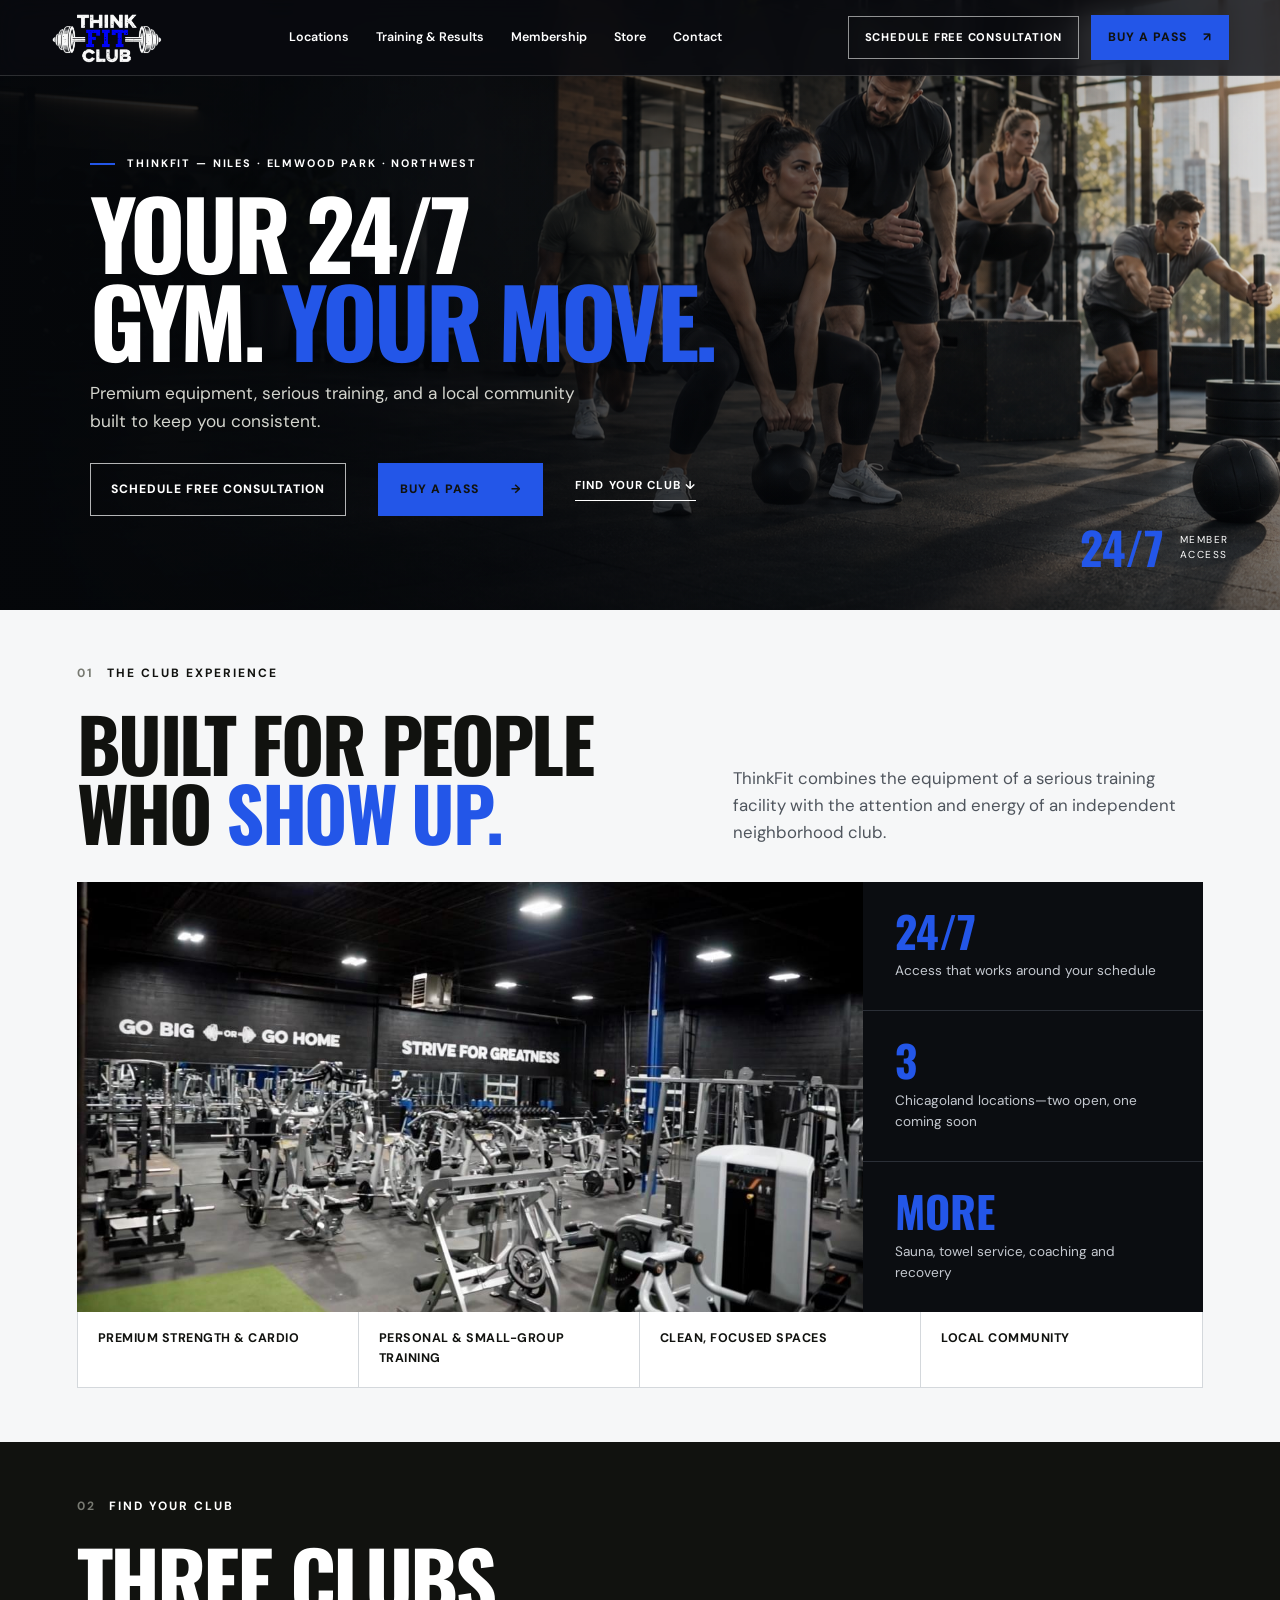
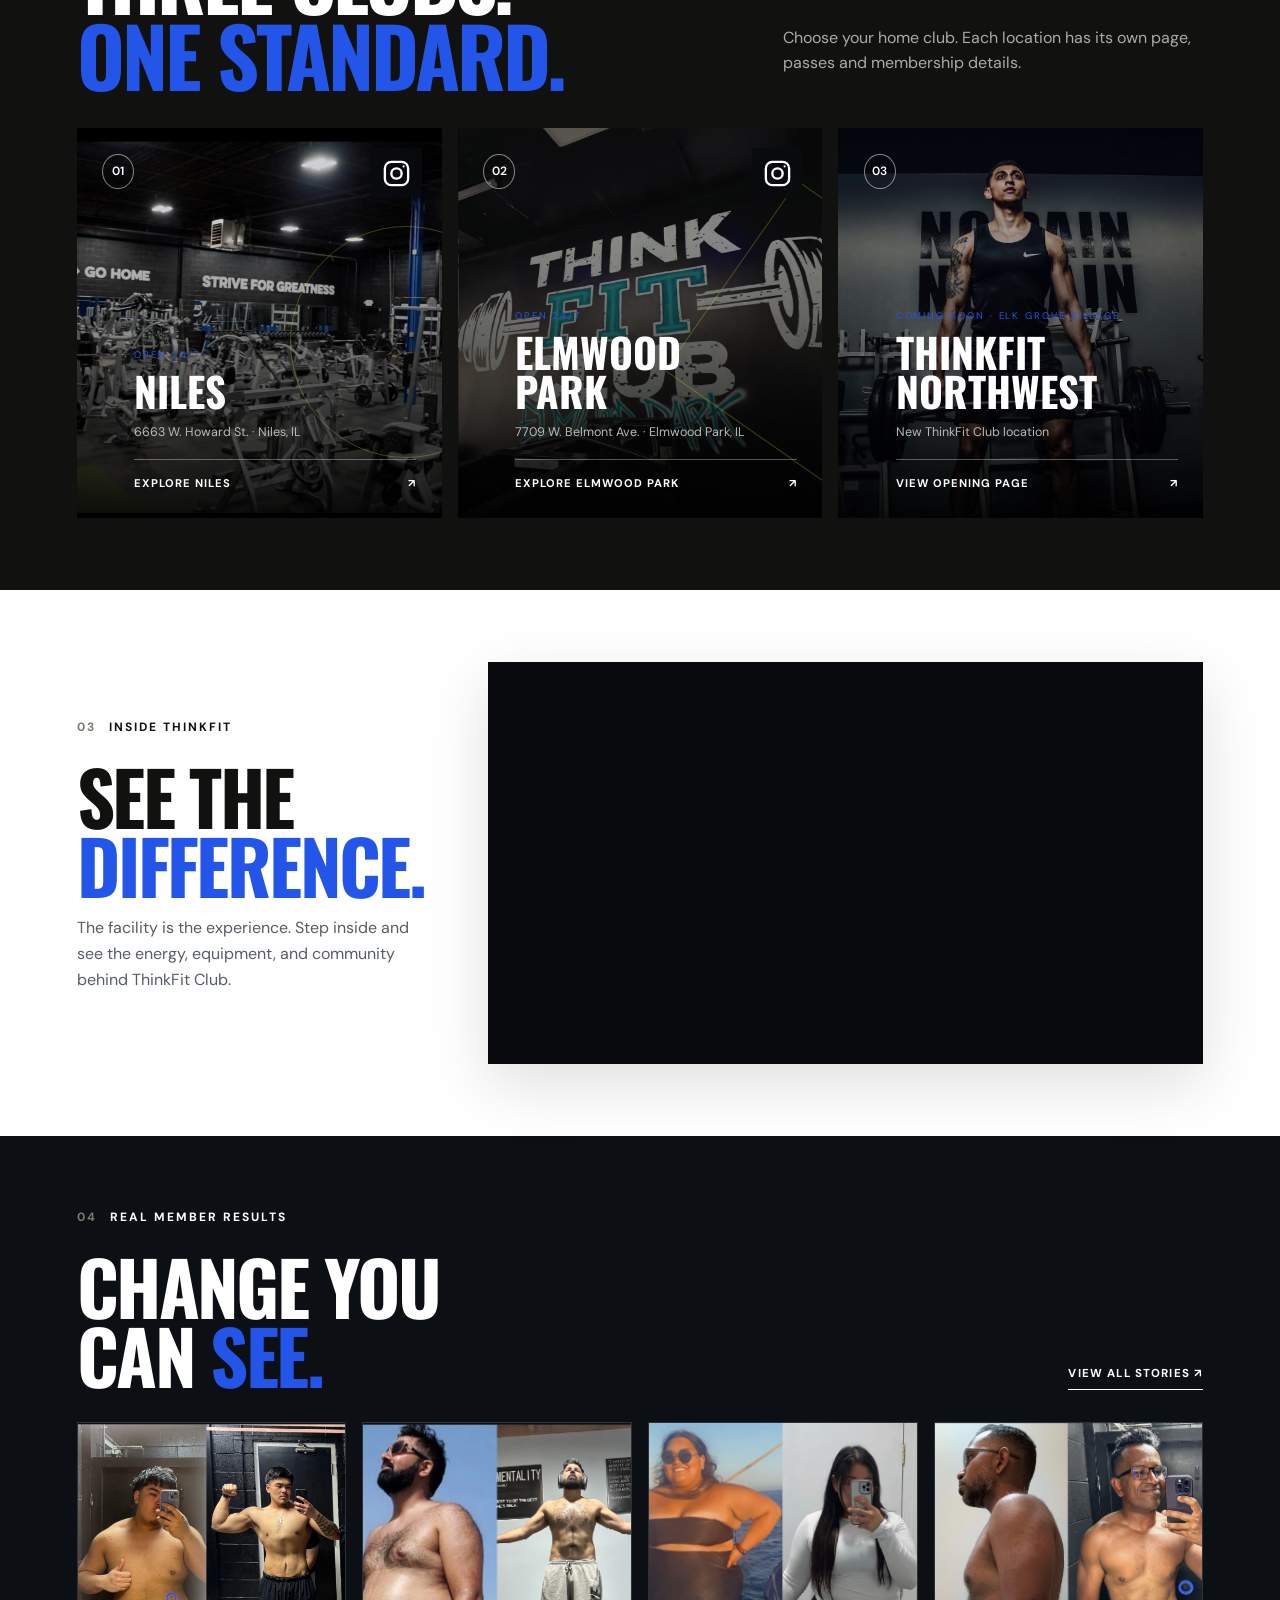
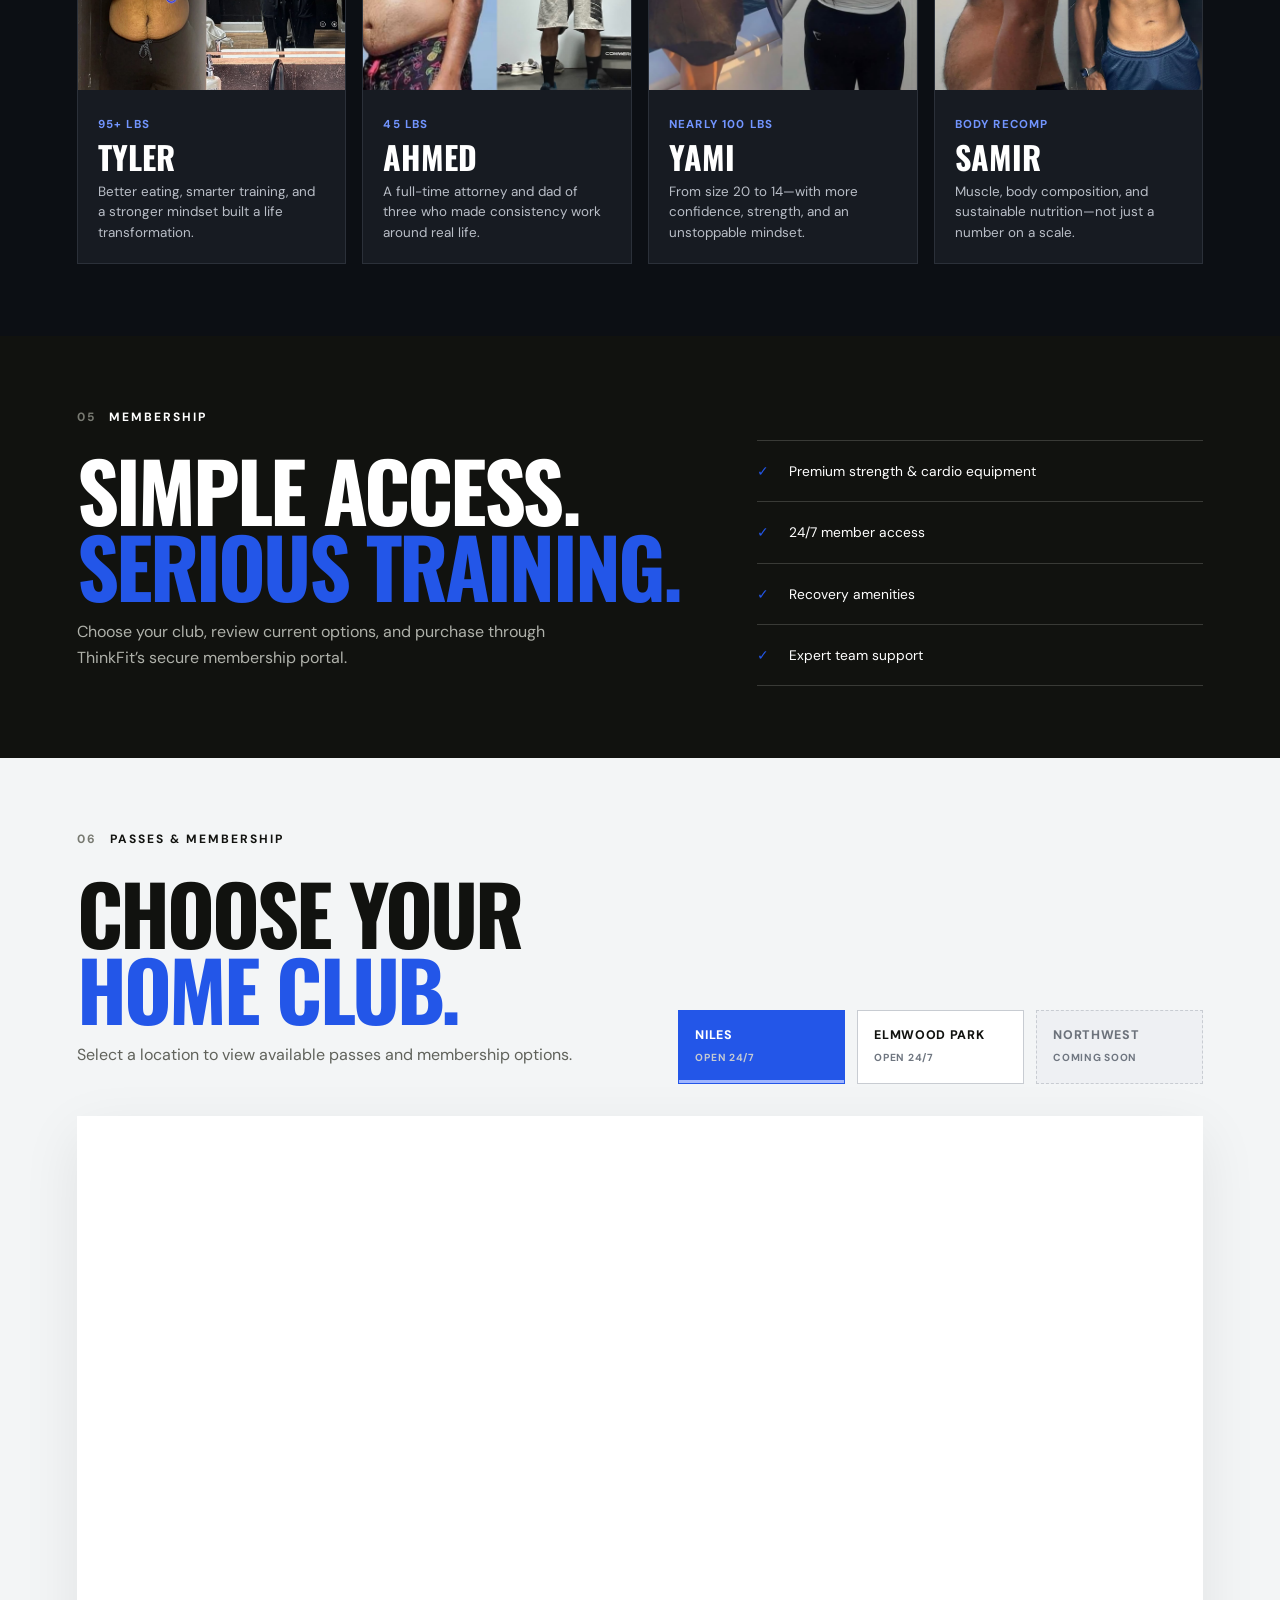
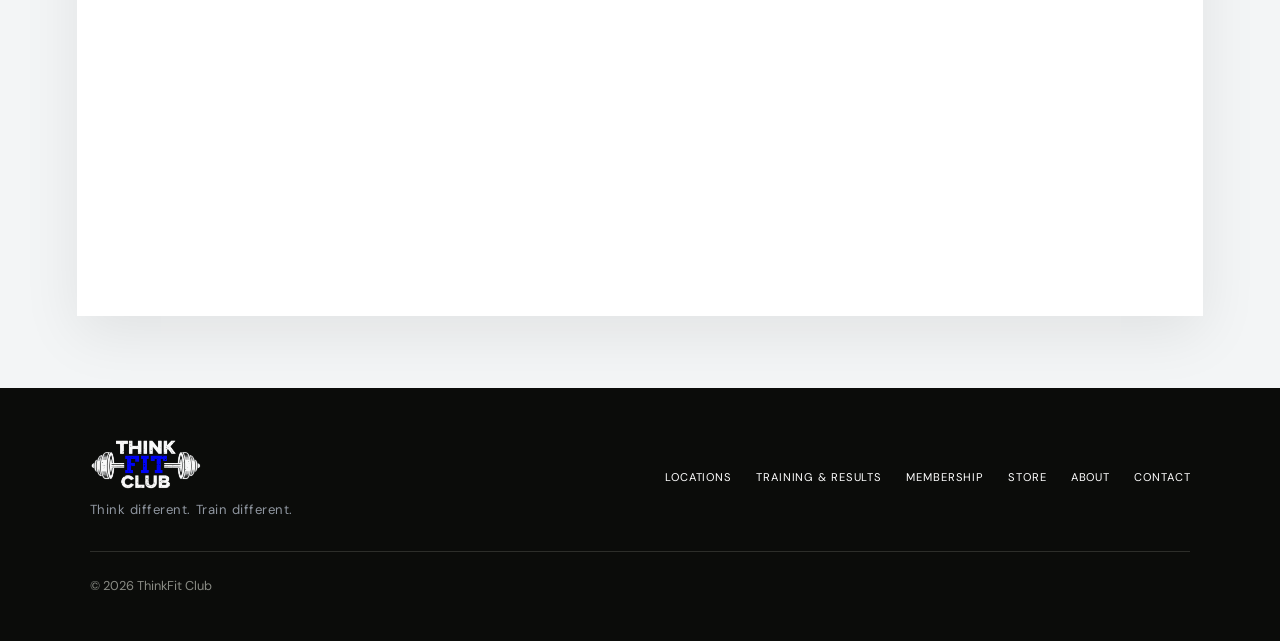
==== index.html @ e5d64a08 "Link consultation calls to action directly to form section" ====
<!doctype html>
<html lang="en">
<head>
  <meta charset="utf-8"><meta name="viewport" content="width=device-width,initial-scale=1">
  <title>24/7 Gym in Niles &amp; Elmwood Park, IL | ThinkFit Club</title>
  <meta name="description" content="Train 24/7 at ThinkFit Club in Niles or Elmwood Park. Premium equipment, personal training, recovery amenities and flexible memberships.">
  <meta name="theme-color" content="#090b0f"><link rel="canonical" href="https://www.thinkfitclub.com/"><link rel="icon" type="image/png" href="assets/logos/current-site/logo-candidate.png">
  <meta property="og:type" content="website"><meta property="og:title" content="ThinkFit Club | Think Different. Train Different."><meta property="og:description" content="A premium independent 24/7 gym experience in Niles and Elmwood Park, Illinois."><meta property="og:url" content="https://www.thinkfitclub.com/"><meta property="og:image" content="https://www.thinkfitclub.com/assets/hero/thinkfit-club-hero.png">
  <meta name="twitter:card" content="summary_large_image"><meta name="twitter:title" content="ThinkFit Club"><meta name="twitter:description" content="Premium equipment. 24/7 access. Real coaching and community."><meta name="twitter:image" content="https://www.thinkfitclub.com/assets/hero/thinkfit-club-hero.png">
  <script type="application/ld+json">{"@context":"https://schema.org","@type":"Organization","name":"ThinkFit Club","url":"https://www.thinkfitclub.com/","logo":"https://www.thinkfitclub.com/assets/logos/current-site/logo-candidate.png","telephone":"+1-773-807-3505","email":"Teamzeefitness1@gmail.com","subOrganization":[{"@type":"HealthClub","name":"ThinkFit Club Niles","sameAs":["https://www.instagram.com/thinkfitclub_niles/"],"url":"https://www.thinkfitclub.com/locations/niles/"},{"@type":"HealthClub","name":"ThinkFit Club Elmwood Park","sameAs":["https://www.instagram.com/thinkfitclub_elmwood/"],"url":"https://www.thinkfitclub.com/locations/elmwood-park/"}]}</script>
  <link rel="preconnect" href="https://fonts.googleapis.com"><link rel="preconnect" href="https://fonts.gstatic.com" crossorigin><link href="https://fonts.googleapis.com/css2?family=DM+Sans:wght@400;500;600;700&family=Oswald:wght@500;600;700&display=swap" rel="stylesheet"><link rel="stylesheet" href="css/styles.css"><link rel="stylesheet" href="css/responsive.css"><script src="js/main.js" defer></script><script src="js/mobile-actions.js" defer></script>
<link rel="stylesheet" href="css/social-links.css"><script src="js/social-links.js" defer></script>
</head>
<body class="home-v2">
  <a class="skip-link" href="#main">Skip to content</a>
  <header class="site-header" id="top"><a class="brand brand-logo" href="./" aria-label="ThinkFit Club home"><img src="assets/logos/thinkfit-logo-reversed-v1.png" alt="ThinkFit Club" width="1752" height="887"></a><nav class="desktop-nav" aria-label="Main navigation"><a href="locations/">Locations</a><a href="personal-training/">Training &amp; Results</a><a href="locations/#passes">Membership</a><a href="store/">Store</a><a href="contact/">Contact</a></nav><div class="header-actions"><a class="header-consult" href="contact/#consultation">Schedule Free Consultation</a><a class="button button-small header-cta" href="#join">Buy a pass <span aria-hidden="true">↗</span></a></div><button class="menu-toggle" aria-label="Open menu" aria-expanded="false"><span></span><span></span></button></header>
  <div class="mobile-menu" aria-hidden="true"><nav aria-label="Mobile navigation"><a href="locations/">Locations</a><a href="personal-training/">Training &amp; Results</a><a href="locations/#passes">Membership</a><a href="store/">Store</a><a href="contact/">Contact</a></nav><a class="button" href="#join">Buy a pass</a></div>
  <main id="main">
    <section class="hero"><img class="hero-image" src="assets/hero/thinkfit-club-hero.png" alt="Members training with a coach inside ThinkFit Club"><div class="hero-overlay"></div><div class="hero-content"><p class="eyebrow"><span></span> THINKFIT — NILES · ELMWOOD PARK · NORTHWEST</p><h1>YOUR 24/7<br>GYM. <em>YOUR MOVE.</em></h1><p class="hero-copy">Premium equipment, serious training, and a local community built to keep you consistent.</p><div class="hero-actions"><a class="button hero-consult" href="contact/#consultation">Schedule Free Consultation</a><a class="button" href="#join">Buy a pass <span aria-hidden="true">→</span></a><a class="text-link" href="#locations">Find your club <span aria-hidden="true">↓</span></a></div></div><div class="hero-stat"><strong>24/7</strong><span>MEMBER<br>ACCESS</span></div></section>
    <section class="club-value section-pad" id="experience"><div class="value-heading"><div><div class="section-label"><span>01</span> THE CLUB EXPERIENCE</div><h2>BUILT FOR PEOPLE<br>WHO <em>SHOW UP.</em></h2></div><p>ThinkFit combines the equipment of a serious training facility with the attention and energy of an independent neighborhood club.</p></div><div class="value-visual"><img src="assets/locations/current-site/gym-03.jpeg" alt="Premium strength equipment at ThinkFit Club"><div class="value-points"><article><strong>24/7</strong><span>Access that works around your schedule</span></article><article><strong>3</strong><span>Chicagoland locations—two open, one coming soon</span></article><article><strong>MORE</strong><span>Sauna, towel service, coaching and recovery</span></article></div></div><div class="benefit-row"><span>Premium strength &amp; cardio</span><span>Personal &amp; small-group training</span><span>Clean, focused spaces</span><span>Local community</span></div></section>
    <section class="locations section-pad" id="locations"><div class="section-heading"><div><div class="section-label light"><span>02</span> FIND YOUR CLUB</div><h2>THREE CLUBS.<br><em>ONE STANDARD.</em></h2></div><p>Choose your home club. Each location has its own page, passes and membership details.</p></div><div class="location-grid"><a class="location-card niles" href="locations/niles/"><span class="club-number">01</span><div><p>OPEN 24/7</p><h3>NILES</h3><span>6663 W. Howard St. · Niles, IL</span><b>Explore Niles <i>↗</i></b></div></a><a class="location-card elmwood" href="locations/elmwood-park/"><span class="club-number">02</span><div><p>OPEN 24/7</p><h3>ELMWOOD<br>PARK</h3><span>7709 W. Belmont Ave. · Elmwood Park, IL</span><b>Explore Elmwood Park <i>↗</i></b></div></a><a class="location-card northwest upcoming" href="locations/elk-grove-village/"><span class="club-number">03</span><div><p>COMING SOON · ELK GROVE VILLAGE</p><h3>THINKFIT<br>NORTHWEST</h3><span>New ThinkFit Club location</span><b>View opening page <i>↗</i></b></div></a></div></section>
    <section class="club-film section-pad"><div class="film-copy"><div class="section-label"><span>03</span> INSIDE THINKFIT</div><h2>SEE THE<br><em>DIFFERENCE.</em></h2><p>The facility is the experience. Step inside and see the energy, equipment, and community behind ThinkFit Club.</p></div><div class="video-shell"><iframe src="https://www.youtube-nocookie.com/embed/oqUgqv28ZaQ" title="Inside ThinkFit Club" loading="lazy" allow="accelerometer; autoplay; clipboard-write; encrypted-media; gyroscope; picture-in-picture; web-share" allowfullscreen></iframe></div></section>
    <section class="stories section-pad" id="stories"><div class="story-heading"><div><div class="section-label light"><span>04</span> REAL MEMBER RESULTS</div><h2>CHANGE YOU<br>CAN <em>SEE.</em></h2></div><a class="text-link" href="results/">View all stories ↗</a></div><div class="story-grid"><article class="story-card"><div class="story-photo"><img src="assets/testimonials/tyler.jpg" alt="Tyler before and after his 95-pound transformation" loading="lazy"></div><div><strong>95+ LBS</strong><h3>TYLER</h3><p>Better eating, smarter training, and a stronger mindset built a life transformation.</p></div></article><article class="story-card"><div class="story-photo"><img src="assets/testimonials/ahmed.jpg" alt="Ahmed before and after his 45-pound transformation" loading="lazy"></div><div><strong>45 LBS</strong><h3>AHMED</h3><p>A full-time attorney and dad of three who made consistency work around real life.</p></div></article><article class="story-card"><div class="story-photo"><img src="assets/testimonials/yami.jpg" alt="Yami before and after her nearly 100-pound transformation" loading="lazy"></div><div><strong>NEARLY 100 LBS</strong><h3>YAMI</h3><p>From size 20 to 14—with more confidence, strength, and an unstoppable mindset.</p></div></article><article class="story-card"><div class="story-photo"><img src="assets/testimonials/samir.jpg" alt="Samir before and after his body recomposition" loading="lazy"></div><div><strong>BODY RECOMP</strong><h3>SAMIR</h3><p>Muscle, body composition, and sustainable nutrition—not just a number on a scale.</p></div></article></div></section>
    <section class="membership section-pad" id="membership"><div><div class="section-label light"><span>05</span> MEMBERSHIP</div><h2>SIMPLE ACCESS.<br><em>SERIOUS TRAINING.</em></h2><p>Choose your club, review current options, and purchase through ThinkFit’s secure membership portal.</p></div><ul><li><span>✓</span> Premium strength &amp; cardio equipment</li><li><span>✓</span> 24/7 member access</li><li><span>✓</span> Recovery amenities</li><li><span>✓</span> Expert team support</li></ul></section>
    <section class="join section-pad" id="join"><div class="section-label"><span>06</span> PASSES &amp; MEMBERSHIP</div><div class="join-heading"><div><h2>CHOOSE YOUR<br><em>HOME CLUB.</em></h2><p>Select a location to view available passes and membership options.</p></div><div class="club-tabs" role="tablist" aria-label="Choose a club membership portal"><button class="club-tab active" type="button" role="tab" aria-selected="true" data-club="Niles" data-src="https://go.streamfit.com/embed/memberships/166-thinkfit-club-niles"><span>Niles</span><small>Open 24/7</small></button><button class="club-tab" type="button" role="tab" aria-selected="false" data-club="Elmwood Park" data-src="https://go.streamfit.com/embed/memberships/743-thinkfit-club-elmwood-park"><span>Elmwood Park</span><small>Open 24/7</small></button><span class="club-tab disabled" aria-disabled="true"><span>Northwest</span><small>Coming soon</small></span></div></div><div class="embed-shell"><iframe class="membership-frame" title="Niles passes and membership" width="100%" height="800" src="https://go.streamfit.com/embed/memberships/166-thinkfit-club-niles" frameborder="0"></iframe></div></section>
  </main>
<footer><a class="brand footer-brand brand-logo" href="#top"><img src="assets/logos/thinkfit-logo-reversed-v1.png" alt="ThinkFit Club" width="1752" height="887"></a><p>Think different. Train different.</p><nav class="footer-links" aria-label="Footer navigation"><a href="/locations/">Locations</a><a href="/personal-training/">Training &amp; Results</a><a href="/locations/#passes">Membership</a><a href="/store/">Store</a><a href="/about/">About</a><a href="/contact/">Contact</a></nav><p class="copyright">© <span id="year"></span> ThinkFit Club</p></footer>
</body>
</html>
---- css/styles.css ----
:root{--ink:#11120f;--soft:#f6f7f8;--white:#fff;--lime:#2356e8;--muted:#8e949b;--line:rgba(17,18,15,.15);--display:'Oswald',sans-serif;--body:'DM Sans',sans-serif}
*{box-sizing:border-box}
html{scroll-behavior:smooth}
body{margin:0;background:var(--soft);color:var(--ink);font-family:var(--body);font-size:16px;line-height:1.6}
body.menu-open{overflow:hidden}
a{color:inherit;text-decoration:none}
button,input,select{font:inherit}
.skip-link{position:fixed;top:-100px;left:1rem;background:var(--lime);padding:.75rem 1rem;z-index:100}
.skip-link:focus{top:1rem}
.site-header{height:84px;padding:0 4vw;display:flex;align-items:center;justify-content:space-between;background:var(--ink);color:white;position:absolute;z-index:20;width:100%;border-bottom:1px solid rgba(255,255,255,.15)}
.brand{display:grid;grid-template-columns:auto auto;gap:0 3px;line-height:.75;font-family:var(--display);font-size:1.48rem;letter-spacing:-.05em}
.brand b{color:var(--lime)}
.brand small{grid-column:1/3;font-family:var(--body);font-size:.42rem;letter-spacing:.46em;line-height:1.8}
.brand-logo{display:block;padding:0;line-height:1}
.brand-logo img{display:block;width:auto;height:62px;object-fit:contain}
.footer-brand.brand-logo img{height:66px}
.desktop-nav{display:flex;gap:2.2rem;font-size:.82rem;font-weight:600}
.desktop-nav a{transition:color .2s}
.desktop-nav a:hover{color:var(--lime)}
.button{background:var(--lime);color:var(--ink);padding:1rem 1.3rem;display:inline-flex;align-items:center;justify-content:space-between;gap:2rem;text-transform:uppercase;font-size:.76rem;font-weight:800;letter-spacing:.08em;border:1px solid var(--lime);cursor:pointer;transition:.2s}
.button:hover{background:white;border-color:white;transform:translateY(-2px)}
.button-small{padding:.75rem 1rem;gap:1rem}
.menu-toggle,.mobile-menu{display:none}
.hero{height:min(720px,calc(100vh - 24px));min-height:620px;max-height:720px;position:relative;color:white;display:flex;align-items:center;overflow:hidden}
.hero-image,.hero-overlay{position:absolute;inset:0;width:100%;height:100%;object-fit:cover}
.hero-overlay{background:linear-gradient(90deg,rgba(10,11,9,.95) 0%,rgba(10,11,9,.66) 43%,rgba(10,11,9,.08) 80%),linear-gradient(0deg,rgba(10,11,9,.45),transparent 45%)}
.hero-content{position:relative;z-index:2;margin-left:7vw;margin-top:44px;max-width:680px}
.eyebrow,.section-label{font-size:.68rem;letter-spacing:.17em;font-weight:700;text-transform:uppercase;display:flex;align-items:center;gap:.8rem}
.eyebrow span{width:25px;height:2px;background:var(--lime)}
@media(max-width:760px){.hero .eyebrow{font-size:clamp(.65rem,3vw,.8rem);line-height:1.5;letter-spacing:.04em;white-space:nowrap;gap:.55rem}.hero .eyebrow span{width:18px;flex-shrink:0}}
h1,h2,h3{font-family:var(--display);line-height:.93;margin:0;text-transform:uppercase}
h1{font-size:clamp(4.6rem,8vw,7.3rem);letter-spacing:-.045em;margin:.9rem 0}
em{font-style:normal;color:var(--lime)}
.hero-copy{font-size:1.08rem;max-width:510px;color:#d4d5ce}
.hero-actions{display:flex;align-items:center;gap:2rem;margin-top:1.7rem}
.hero-consult{background:transparent;color:#fff;border-color:rgba(255,255,255,.7);gap:1rem}
.hero-consult:hover{background:#fff;color:var(--ink);border-color:#fff}
.text-link,.arrow-link{text-transform:uppercase;font-weight:700;font-size:.72rem;letter-spacing:.1em;border-bottom:1px solid;padding-bottom:.3rem}
.hero-stat{position:absolute;right:4vw;bottom:2.5rem;z-index:2;display:flex;align-items:center;gap:1rem}
.hero-stat strong{font:700 4rem/1 var(--display);color:var(--lime)}
.hero-stat span{font-size:.63rem;line-height:1.4;letter-spacing:.15em}
.scroll-cue{position:absolute;bottom:3rem;left:7vw;z-index:2;font-size:.55rem;letter-spacing:.18em;writing-mode:vertical-rl;display:flex;align-items:center;gap:.7rem}
.scroll-cue i{height:55px;width:1px;background:rgba(255,255,255,.4)}
.section-pad{padding:6.25rem 7vw}
.section-label{margin-bottom:2.5rem}
.section-label span{color:#787a72}
.section-label.light{color:white}
.intro-grid{display:grid;grid-template-columns:1.25fr .75fr;gap:10vw;align-items:start}
.intro h2,.locations h2,.membership h2,.free-pass h2{font-size:clamp(3.2rem,6.4vw,6.2rem);letter-spacing:-.035em}
.intro h2 em,.free-pass h2 em{color:transparent;-webkit-text-stroke:1.5px var(--ink)}
.lead{font-size:1.45rem;line-height:1.35;font-weight:600;margin-top:0}
.intro-grid p:not(.lead){color:#62645d}
.arrow-link{display:inline-flex;gap:2rem;margin-top:1.4rem}
.feature-grid{display:grid;grid-template-columns:repeat(4,1fr);border-top:1px solid var(--line);margin-top:4.5rem}
.feature-grid article{padding:2rem 2rem 1rem 0;border-right:1px solid var(--line);position:relative}
.feature-grid article+article{padding-left:2rem}
.feature-grid article:last-child{border:0}
.feature-grid article>b{font-size:.6rem;color:#93958d}
.feature-icon{font-size:2.8rem;margin:2.5rem 0 1.6rem}
.feature-grid h3{font-size:1.5rem}
.feature-grid p{font-size:.85rem;color:#6a6c64}
.locations{background:var(--ink);color:white}
.section-heading{display:flex;justify-content:space-between;align-items:end;margin-bottom:4rem}
.section-heading>p{max-width:420px;color:#aaaca4}
.location-grid{display:grid;grid-template-columns:repeat(3,1fr);gap:1rem}
.location-card{height:460px;position:relative;overflow:hidden;padding:2rem;display:flex;justify-content:space-between;align-items:end;background-size:cover;background-position:center}
.location-card:before{content:"";position:absolute;inset:0;background:linear-gradient(0deg,rgba(0,0,0,.93),rgba(0,0,0,.05) 70%),linear-gradient(135deg,#30342d,#111 70%);transition:.35s}
.location-card:hover:before{opacity:.82}
.location-card>*{position:relative}
.club-number{align-self:start;font:600 .75rem var(--body);border:1px solid rgba(255,255,255,.5);width:35px;height:35px;border-radius:50%;display:grid;place-items:center}
.location-card p{color:var(--lime);font-size:.6rem;letter-spacing:.2em}
.location-card h3{font-size:clamp(2.3rem,3.5vw,4rem);margin:.5rem 0}
.location-card div>span{font-size:.78rem;color:#b8bab2}
.location-card a{margin-top:1.5rem;border-top:1px solid rgba(255,255,255,.25);padding-top:1rem;display:flex;justify-content:space-between;text-transform:uppercase;font-size:.65rem;letter-spacing:.12em}
.niles:after,.elmwood:after,.elk:after{content:"";position:absolute;width:230px;height:230px;border:1px solid rgba(201,255,54,.25);border-radius:50%;top:25%;right:-80px}
.elmwood:after{border-radius:0;transform:rotate(35deg);right:-120px}
.elk:after{width:170px;height:300px;border-radius:0;transform:skew(-20deg)}
.stories{background:#edf1f3}
.testimonial-shell{max-width:1000px;margin:auto;position:relative;padding:0 6rem;text-align:center}
.quote-mark{font:700 8rem/1 Georgia;color:var(--lime);text-shadow:1px 1px 0 var(--ink),-1px -1px 0 var(--ink)}
.testimonial-stage blockquote{font:500 clamp(1.8rem,3.3vw,3.2rem)/1.25 var(--display);margin:0}
.testimonial-stage cite{display:block;font-style:normal;font-size:.72rem;text-transform:uppercase;letter-spacing:.15em;margin-top:2rem}
.testimonial-stage cite span{display:block;color:#6f716a;font-size:.62rem;margin-top:.3rem}
.testimonial-controls{display:flex;justify-content:center;align-items:center;gap:1.5rem;margin-top:3rem}
.testimonial-controls button{width:42px;height:42px;border:1px solid var(--ink);border-radius:50%;background:transparent;cursor:pointer}
.testimonial-controls button:hover{background:var(--lime)}
.review-count{font-size:.65rem;letter-spacing:.15em}
.membership{background:var(--ink);color:white;display:grid;grid-template-columns:1.15fr .85fr;gap:10vw;align-items:end}
.membership>div>p{max-width:520px;color:#afb1aa}
.membership ul{list-style:none;margin:0;padding:0;border-top:1px solid #393a36}
.membership li{padding:1.2rem 0;border-bottom:1px solid #393a36;font-size:.86rem}
.membership li span{color:var(--lime);margin-right:1rem}
.free-pass{display:grid;grid-template-columns:1fr 1fr;gap:12vw;align-items:center}
.free-pass h2{margin-bottom:2rem}
.pass-copy>p{max-width:480px;color:#60625b}
.pass-form{background:white;padding:2.5rem;box-shadow:0 22px 80px rgba(0,0,0,.1)}
.pass-form label{display:block;font-size:.62rem;text-transform:uppercase;letter-spacing:.12em;font-weight:700;margin-bottom:1.3rem}
.pass-form input,.pass-form select{display:block;border:0;border-bottom:1px solid #bdbeb8;width:100%;padding:.7rem 0;background:transparent;border-radius:0;outline:none;text-transform:none;letter-spacing:0;font-size:.95rem}
.pass-form input:focus,.pass-form select:focus{border-color:var(--ink)}
.pass-form .button{width:100%;margin-top:1rem}
.form-note,.form-message{font-size:.62rem;color:#777;text-align:center}
.form-message{color:#3b6900;font-weight:700}
footer{background:#0b0c0a;color:white;padding:4rem 7vw 2rem;display:grid;grid-template-columns:auto 1fr auto;gap:4rem;align-items:center}
.footer-brand{font-size:2rem}
footer>p{font-size:.8rem;color:#898b84}
.footer-links{display:flex;gap:2rem;font-size:.7rem;text-transform:uppercase;letter-spacing:.08em}
.copyright{grid-column:1/4;border-top:1px solid #2d2e2a;padding-top:1.5rem;margin-top:2rem}
.location-card.upcoming:before{background:linear-gradient(0deg,rgba(0,0,0,.96),rgba(0,0,0,.45)),linear-gradient(135deg,#252822,#0e0f0d)}
.location-card.niles{background-image:url('../assets/locations/current-site/gym-04.jpeg')}
.location-card.elmwood{background-image:url('../assets/locations/elmwood-park/elmwood-park-club.jpeg')}
.coming-soon-label{display:block!important;margin-top:1.5rem;padding-top:1rem;border-top:1px solid rgba(255,255,255,.25);color:white!important;text-transform:uppercase;letter-spacing:.1em}
.join{background:#f3f5f6}
.join-heading{display:grid;grid-template-columns:1fr 1fr;gap:6vw;align-items:end;margin-bottom:3rem}
.join h2{font-size:clamp(3.2rem,6.4vw,6.2rem);letter-spacing:-.035em}
.join-heading p{max-width:520px;color:#60625b}
.club-tabs{display:flex;flex-wrap:wrap;gap:.6rem}
.club-tab{border:1px solid var(--ink);background:transparent;color:var(--ink);padding:.85rem 1rem;font-size:.7rem;font-weight:800;text-transform:uppercase;letter-spacing:.06em;cursor:pointer}
.club-tab.active{background:var(--ink);color:white}
.club-tab.disabled{opacity:.55;cursor:not-allowed}
.embed-shell{background:white;min-height:800px;box-shadow:0 18px 55px rgba(0,0,0,.08);overflow:hidden}
.membership-frame{display:block;border:0}
.mobile-action-bar{display:none}
@media(max-width:900px){.join-heading{grid-template-columns:1fr;gap:2rem}.embed-shell{min-height:720px}.membership-frame{height:720px}}
@media(max-width:700px){body{padding-bottom:calc(72px + env(safe-area-inset-bottom))}.join h2{font-size:14vw}.club-tabs{display:grid}.club-tab{text-align:center}.embed-shell{margin-left:-6vw;margin-right:-6vw;min-height:680px}.membership-frame{height:680px}.mobile-action-bar{position:fixed;z-index:100;left:0;right:0;bottom:0;min-height:72px;display:grid;grid-template-columns:repeat(3,1fr);background:#fff;color:var(--ink);border-top:1px solid rgba(17,18,15,.16);box-shadow:0 -10px 28px rgba(0,0,0,.14);padding-bottom:env(safe-area-inset-bottom)}.mobile-action-bar a{min-height:72px;display:flex;flex-direction:column;align-items:center;justify-content:center;gap:.2rem;border-right:1px solid rgba(17,18,15,.12);font-size:.7rem;font-weight:800;letter-spacing:.08em;text-transform:uppercase}.mobile-action-bar a:last-child{border-right:0}.mobile-action-bar svg{width:21px;height:21px;fill:none;stroke:currentColor;stroke-width:1.8;stroke-linecap:round;stroke-linejoin:round}.mobile-action-bar .mobile-action-primary{background:var(--lime);color:#fff}}

/* Homepage v2: tighter editorial rhythm, image-first proof */
.home-v2 .site-header{position:fixed;top:0;height:76px;background:rgba(9,11,15,.8);backdrop-filter:blur(12px);-webkit-backdrop-filter:blur(12px);transition:background .2s,box-shadow .2s}
.home-v2 .site-header.is-scrolled{background:rgba(9,11,15,.97);box-shadow:0 8px 28px rgba(0,0,0,.22)}
.home-v2 .brand-logo img{height:56px}
.home-v2 .desktop-nav{gap:1.7rem;font-size:.78rem}
.header-actions{display:flex;align-items:center;gap:.75rem}
.header-consult{padding:.72rem 1rem;border:1px solid rgba(255,255,255,.55);font-size:.7rem;font-weight:800;letter-spacing:.07em;text-transform:uppercase;transition:.2s}
.header-consult:hover{background:#fff;color:var(--ink)}
.home-v2 .hero{height:610px;min-height:610px;max-height:610px}
.home-v2 .hero-image{height:112%;top:-6%;will-change:transform}
.home-v2 .hero-content{margin-top:50px;max-width:760px}
.home-v2 .hero-content h1{font-size:clamp(4.4rem,7.4vw,7rem)}
.home-v2 .hero-overlay{background:linear-gradient(90deg,rgba(5,7,10,.96),rgba(5,7,10,.58) 55%,rgba(5,7,10,.12)),linear-gradient(0deg,rgba(5,7,10,.55),transparent 55%)}
.home-v2 .hero-stat strong{font-size:2.8rem}
.home-v2 .section-pad{padding:4.5rem 6vw}
.home-v2 .club-value{padding-top:3.4rem;padding-bottom:3.4rem}
.home-v2 .locations{padding-top:3.4rem}
.home-v2 .section-label{margin-bottom:1.5rem;font-size:.75rem}
.value-heading,.story-heading{display:flex;align-items:end;justify-content:space-between;gap:4rem;margin-bottom:2.25rem}
.value-heading h2,.club-film h2,.story-heading h2{font-size:clamp(3.3rem,5.8vw,5.8rem);letter-spacing:-.035em}
.value-heading>p{max-width:470px;margin:0;color:#4f555d;font-size:1.05rem}
.value-visual{display:grid;grid-template-columns:1.5fr .65fr;min-height:390px;background:#0b0d11;color:#fff;overflow:hidden}
.value-visual>img{width:100%;height:100%;max-height:430px;object-fit:cover}
.value-points{display:grid}
.value-points article{display:flex;flex-direction:column;justify-content:center;padding:1.5rem 2rem;border-bottom:1px solid #2b2f37}
.value-points article:last-child{border:0}
.value-points strong{font:700 2.7rem/1 var(--display);color:var(--lime)}
.value-points span{margin-top:.5rem;color:#c4c8cf;font-size:.85rem}
.benefit-row{display:grid;grid-template-columns:repeat(4,1fr);border:1px solid #d4d8dc;border-top:0;background:#fff}
.benefit-row span{padding:1.1rem 1.25rem;border-right:1px solid #d4d8dc;font-size:.78rem;font-weight:700;text-transform:uppercase;letter-spacing:.04em}
.benefit-row span:last-child{border:0}
.home-v2 .section-heading{margin-bottom:2.25rem}
.home-v2 .location-card{height:390px;padding:1.6rem;background-position:center}
.home-v2 .location-card:before{background:linear-gradient(0deg,rgba(0,0,0,.92) 0%,rgba(0,0,0,.18) 72%)}
.home-v2 .location-card:hover:before{opacity:.9}
.home-v2 .location-card h3{font-size:clamp(2.4rem,3.2vw,3.5rem)}
.home-v2 .location-card div{width:100%}
.home-v2 .location-card div>b{margin-top:1rem;border-top:1px solid rgba(255,255,255,.32);padding-top:.9rem;display:flex;justify-content:space-between;text-transform:uppercase;font-size:.7rem;letter-spacing:.09em}
.home-v2 .location-card div>b i{font-style:normal}
.home-v2 .location-card.northwest{background-image:url('../assets/locations/current-site/gym-01.jpeg');background-position:center}
.club-film{display:grid;grid-template-columns:.62fr 1.38fr;gap:5vw;align-items:center;background:#fff}
.film-copy p{max-width:430px;color:#565d66}
.video-shell{position:relative;aspect-ratio:16/9;background:#080a0d;overflow:hidden;box-shadow:0 20px 60px rgba(0,0,0,.13)}
.video-shell iframe{position:absolute;inset:0;width:100%;height:100%;border:0}
.home-v2 .stories{background:#0c0f14;color:#fff}
.story-heading{margin-bottom:2rem}
.story-heading .text-link{flex:0 0 auto}
.story-grid{display:grid;grid-template-columns:repeat(4,1fr);gap:1rem}
.story-card{background:#171b22;border:1px solid #2b3039;overflow:hidden}
.story-card>div:last-child{padding:1.25rem}
.story-photo{aspect-ratio:1/1;background:#20252d;display:grid;place-items:center;position:relative;overflow:hidden}
.story-photo.pending:after{content:"PHOTO PENDING";position:absolute;left:1rem;bottom:1rem;color:#9299a5;font-size:.65rem;letter-spacing:.13em}
.story-photo span{font:700 clamp(2.5rem,4vw,4.3rem)/1 var(--display);color:#303641;transform:rotate(-8deg)}
.story-photo img{width:100%;height:100%;object-fit:cover;display:block;transition:transform .45s ease}
.story-card:hover .story-photo img{transform:scale(1.025)}
.story-card strong{color:#7295ff;font-size:.72rem;letter-spacing:.1em}
.story-card h3{font-size:2rem;margin:.4rem 0 .65rem}
.story-card p{color:#b9bec7;font-size:.84rem;line-height:1.5;margin:0}
.asset-note{margin:1.2rem 0 0;color:#7f8793;font-size:.72rem}
.home-v2 .membership{gap:6vw}
.home-v2 .join-heading{margin-bottom:2rem}
.home-v2 footer{padding-top:3rem}

.home-v2 .club-tabs{display:grid;grid-template-columns:repeat(3,minmax(150px,1fr));gap:.75rem;width:min(100%,650px)}
.home-v2 .club-tab{min-height:74px;padding:.8rem 1rem;display:flex;flex-direction:column;align-items:flex-start;justify-content:center;gap:.25rem;text-align:left;border-color:#c8ccd2;background:#fff}
.home-v2 .club-tab span{font-size:.78rem}
.home-v2 .club-tab small{font-size:.64rem;font-weight:700;letter-spacing:.07em;color:#6f7680}
.home-v2 .club-tab.active{background:#2356e8;border-color:#2356e8;color:#fff;box-shadow:inset 0 -3px 0 #9fb5ff}
.home-v2 .club-tab.active small{color:#c5cad1}
.home-v2 .club-tab.disabled{background:#eef0f3;border-style:dashed;opacity:1;color:#6c727b}
---- css/responsive.css ----
@media(max-width:900px){.desktop-nav,.header-cta{display:none}.site-header{height:72px}.menu-toggle{display:flex;width:42px;height:42px;border:0;background:transparent;flex-direction:column;justify-content:center;gap:7px;padding:8px}.menu-toggle span{height:2px;background:white;width:100%;transition:.25s}.menu-toggle[aria-expanded=true] span:first-child{transform:translateY(4px) rotate(45deg)}.menu-toggle[aria-expanded=true] span:last-child{transform:translateY(-5px) rotate(-45deg)}.mobile-menu{display:flex;position:fixed;inset:72px 0 0;background:var(--ink);color:white;z-index:19;padding:8vh 7vw;flex-direction:column;justify-content:space-between;transform:translateX(100%);transition:transform .3s}.mobile-menu.open{transform:none}.mobile-menu nav{display:flex;flex-direction:column}.mobile-menu nav a{font:600 3rem var(--display);border-bottom:1px solid #333;padding:.3rem 0}.hero{height:650px;min-height:650px}.hero-stat{display:none}.hero-content{margin-left:6vw}.section-pad{padding:5rem 6vw}.intro-grid,.membership,.free-pass{grid-template-columns:1fr;gap:3rem}.feature-grid{grid-template-columns:1fr 1fr}.location-grid{grid-template-columns:1fr}.location-card{height:410px}.section-heading{display:block}.section-heading>p{margin-top:1.5rem}footer{grid-template-columns:1fr auto}.footer-links{display:none}.copyright{grid-column:1/3}}
@media(max-width:560px){.hero{height:620px;min-height:620px;align-items:end;padding-bottom:2.75rem}.hero-image{object-position:67% center}.hero-overlay{background:linear-gradient(0deg,rgba(10,11,9,.96),rgba(10,11,9,.2) 80%),linear-gradient(90deg,rgba(10,11,9,.62),transparent)}.hero-content{margin:0 6vw}.eyebrow{font-size:.52rem}h1{font-size:15vw;margin:.55rem 0}.hero-copy{font-size:.88rem;line-height:1.45}.hero-actions{align-items:flex-start;flex-direction:column;gap:.8rem;margin-top:1.15rem}.scroll-cue{display:none}.section-pad{padding:3.75rem 6vw}.section-label{margin-bottom:1.8rem}.intro h2,.locations h2,.membership h2,.free-pass h2{font-size:13vw}.lead{font-size:1.15rem}.feature-grid{grid-template-columns:1fr;margin-top:3rem}.feature-grid article,.feature-grid article+article{padding:1.35rem 0;border-right:0;border-bottom:1px solid var(--line)}.feature-icon{margin:.8rem 0}.location-card{height:370px}.testimonial-shell{padding:0}.quote-mark{font-size:5rem}.testimonial-stage blockquote{font-size:1.55rem}.membership{gap:2rem}footer{padding:2.5rem 6vw 1.5rem;gap:1rem}footer>p:not(.copyright){text-align:right}.button{width:100%}}
@media(max-width:900px){.menu-toggle{width:auto;display:grid;grid-template-columns:21px auto;grid-template-rows:1fr 1fr;align-items:center;column-gap:.65rem;border:1px solid rgba(255,255,255,.3);background:#131720;color:#fff;padding:8px 10px}.menu-toggle:after{content:"Menu";grid-column:2;grid-row:1/3;font:800 .72rem var(--body);letter-spacing:.1em;text-transform:uppercase}.menu-toggle[aria-expanded=true]:after{content:"Close"}.menu-toggle span{grid-column:1;width:21px}.menu-toggle span:first-child{grid-row:1;align-self:end;margin-bottom:3px}.menu-toggle span:last-child{grid-row:2;align-self:start;margin-top:3px}}

@media(prefers-reduced-motion:reduce){html{scroll-behavior:auto}*,*:before,*:after{transition:none!important}}

@media(max-width:900px){.home-v2 .hero{height:590px;min-height:590px;max-height:590px}.home-v2 .section-pad{padding:4rem 6vw}.value-heading,.story-heading{display:grid;gap:1.25rem}.value-heading>p{max-width:650px}.value-visual{grid-template-columns:1fr}.value-visual>img{height:360px}.value-points{grid-template-columns:repeat(3,1fr)}.value-points article{border-right:1px solid #2b2f37;border-bottom:0}.benefit-row{grid-template-columns:repeat(2,1fr)}.benefit-row span:nth-child(2){border-right:0}.benefit-row span:nth-child(-n+2){border-bottom:1px solid #d4d8dc}.home-v2 .location-grid{grid-template-columns:repeat(2,1fr)}.home-v2 .location-card{height:350px}.home-v2 .location-card:last-child{grid-column:1/-1}.club-film{grid-template-columns:1fr;gap:2rem}.story-grid{grid-template-columns:repeat(2,1fr)}}
@media(max-width:700px){.home-v2 .hero{height:560px;min-height:560px;max-height:560px}.home-v2 .hero-content h1{font-size:14vw}.home-v2 .hero-copy{font-size:.95rem}.home-v2 .section-pad{padding:3.25rem 5.5vw}.value-heading h2,.club-film h2,.story-heading h2{font-size:13vw}.value-visual>img{height:270px}.value-points{grid-template-columns:1fr}.value-points article{min-height:115px;border-right:0;border-bottom:1px solid #2b2f37;padding:1.15rem 1.4rem}.value-points strong{font-size:2.2rem}.benefit-row{grid-template-columns:1fr}.benefit-row span,.benefit-row span:nth-child(2){border-right:0;border-bottom:1px solid #d4d8dc}.home-v2 .location-grid{grid-template-columns:1fr}.home-v2 .location-card{height:330px}.home-v2 .location-card:last-child{grid-column:auto}.home-v2 .section-heading{margin-bottom:1.5rem}.story-grid{display:grid;grid-template-columns:1fr;overflow:visible;padding-bottom:0}.story-card{min-width:0}.story-photo{aspect-ratio:1/1}.story-heading .text-link{justify-self:start}.home-v2 .membership{gap:1.75rem}.home-v2 footer{padding-top:2.25rem}.asset-note{font-size:.7rem}}

@media(max-width:900px){.header-actions{display:none}.home-v2 .club-value{padding-top:3rem;padding-bottom:3rem}.home-v2 .locations{padding-top:3rem}.home-v2 .hero-image{height:100%;top:0;transform:none!important;will-change:auto}}
@media(max-width:700px){.home-v2 .club-tabs{grid-template-columns:1fr}.home-v2 .club-tab{min-height:64px}.home-v2 .club-value{padding-top:2.7rem;padding-bottom:2.7rem}.home-v2 .locations{padding-top:2.7rem}}

@media(max-width:700px){.home-v2 .club-value{padding-top:2rem;padding-bottom:2.35rem}.home-v2 .locations,.home-v2 .club-film{padding-top:2.35rem;padding-bottom:2.35rem}.home-v2 .stories{padding-top:2.35rem;padding-bottom:2rem}.home-v2 .membership{padding-top:2rem;padding-bottom:2.2rem}.home-v2 .join{padding-top:2.2rem}}
/* Match secondary-page footer navigation without changing the homepage sections. */
.home-v2 footer{grid-template-columns:auto 1fr;column-gap:3rem;row-gap:.45rem;align-items:center}
.home-v2 footer>p:not(.copyright){grid-column:1;margin:0;font-size:.82rem;letter-spacing:.04em;color:#9097a1}
.home-v2 .footer-links{grid-column:2;grid-row:1 / 3;display:flex;gap:1.5rem;flex-wrap:wrap;justify-content:flex-end}
.home-v2 footer .copyright{grid-column:1 / -1;margin-top:1.5rem}
@media(max-width:900px){.home-v2 footer{display:flex;flex-direction:column;align-items:flex-start;gap:.75rem}.home-v2 footer>p:not(.copyright){text-align:left}.home-v2 .footer-links{display:grid;grid-template-columns:repeat(2,minmax(0,1fr));width:100%;gap:0;margin-top:.75rem;border-top:1px solid #303641}.home-v2 .footer-links a{display:flex;align-items:center;min-height:50px;padding:.75rem .2rem;border-bottom:1px solid #303641;font-size:.78rem;font-weight:700;letter-spacing:.06em;text-transform:uppercase}.home-v2 .footer-links a:nth-child(even){padding-left:1rem;border-left:1px solid #303641}}
---- css/social-links.css ----
.instagram-links{grid-column:1/-1;display:flex;flex-wrap:wrap;gap:.75rem;width:100%;margin-top:1.25rem}
.instagram-link{display:inline-flex;align-items:center;justify-content:center;gap:.6rem;min-width:44px;min-height:44px;padding:.6rem;border:0;font:600 14px/1.3 'DM Sans',sans-serif;letter-spacing:0;text-transform:none;color:inherit}
.instagram-link svg{flex-shrink:0}
.home-location-instagram svg,.location-instagram svg,.directions-social-actions .instagram-link svg{width:25px;height:25px}
.home-location-instagram svg{width:31px;height:31px}
.directions-social-actions{display:grid;grid-template-columns:auto 54px;align-items:stretch;gap:.65rem}
.directions-social-actions .secondary-cta{display:flex;align-items:center;justify-content:center;height:54px;min-height:54px;padding:0 1.1rem}
.directions-social-actions .instagram-link{color:#fff;width:54px;height:54px;padding:0;border:0;border-radius:10px}
.directions-social-actions .instagram-link svg{width:54px;height:54px}
.location-page .hero-actions>.primary-cta{min-height:54px;display:flex;align-items:center;justify-content:center}
.instagram-link:hover{border-color:#a9bdff;background:#2356e822}
.location-actions{flex-wrap:wrap}
.home-location-social{position:relative;min-width:0}
.home-location-social>.location-card{width:100%}
.home-location-instagram{position:absolute;top:1.25rem;right:1.25rem;z-index:2;background:#090b0fe6;color:#fff;border-color:#7585a0}
.location-overview-card{position:relative}
.location-instagram{position:absolute;right:1rem;top:1rem;z-index:2;color:#fff;background:#090b0fe6;border-radius:4px}
@media(max-width:760px){.directions-social-actions{width:100%;grid-template-columns:minmax(0,1fr) 54px}.directions-social-actions .secondary-cta{min-width:0}}
@media(max-width:760px){.instagram-links{gap:.6rem}.instagram-links .instagram-link{flex:1 1 140px;justify-content:center}}
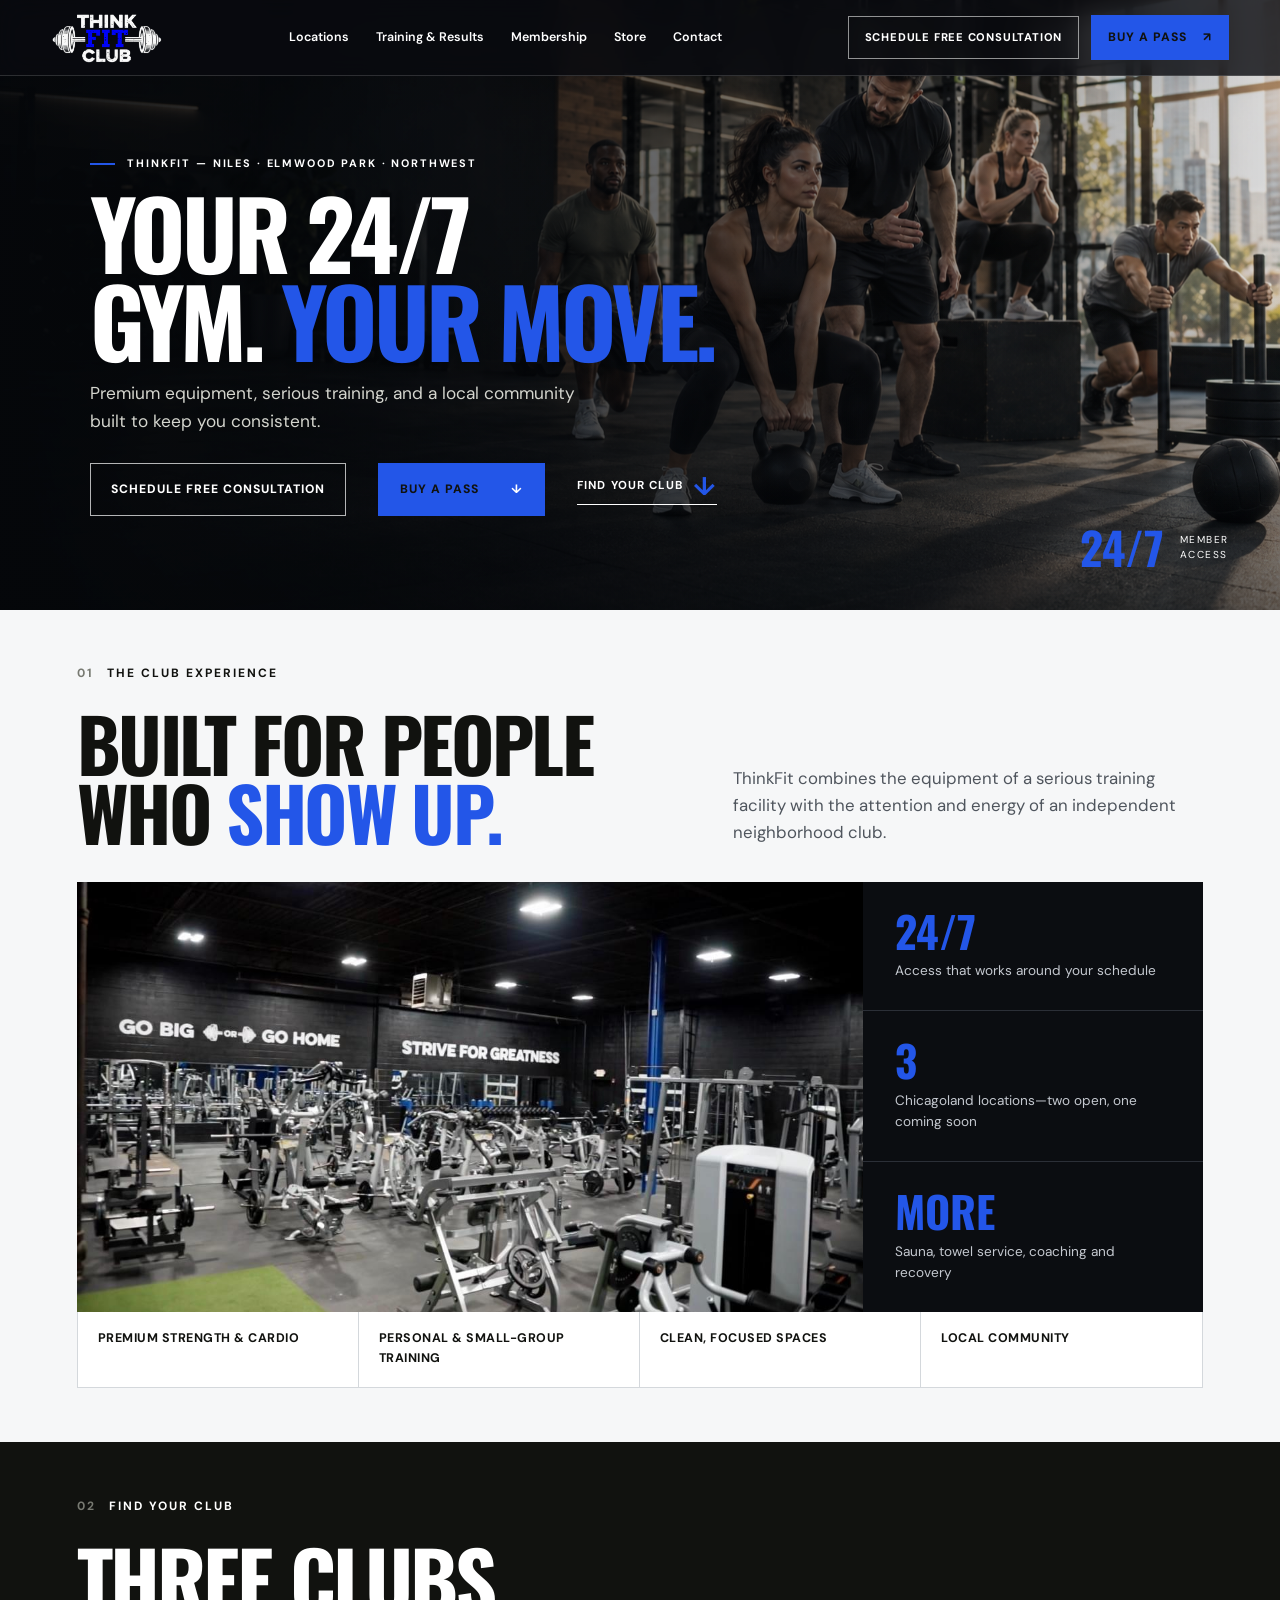
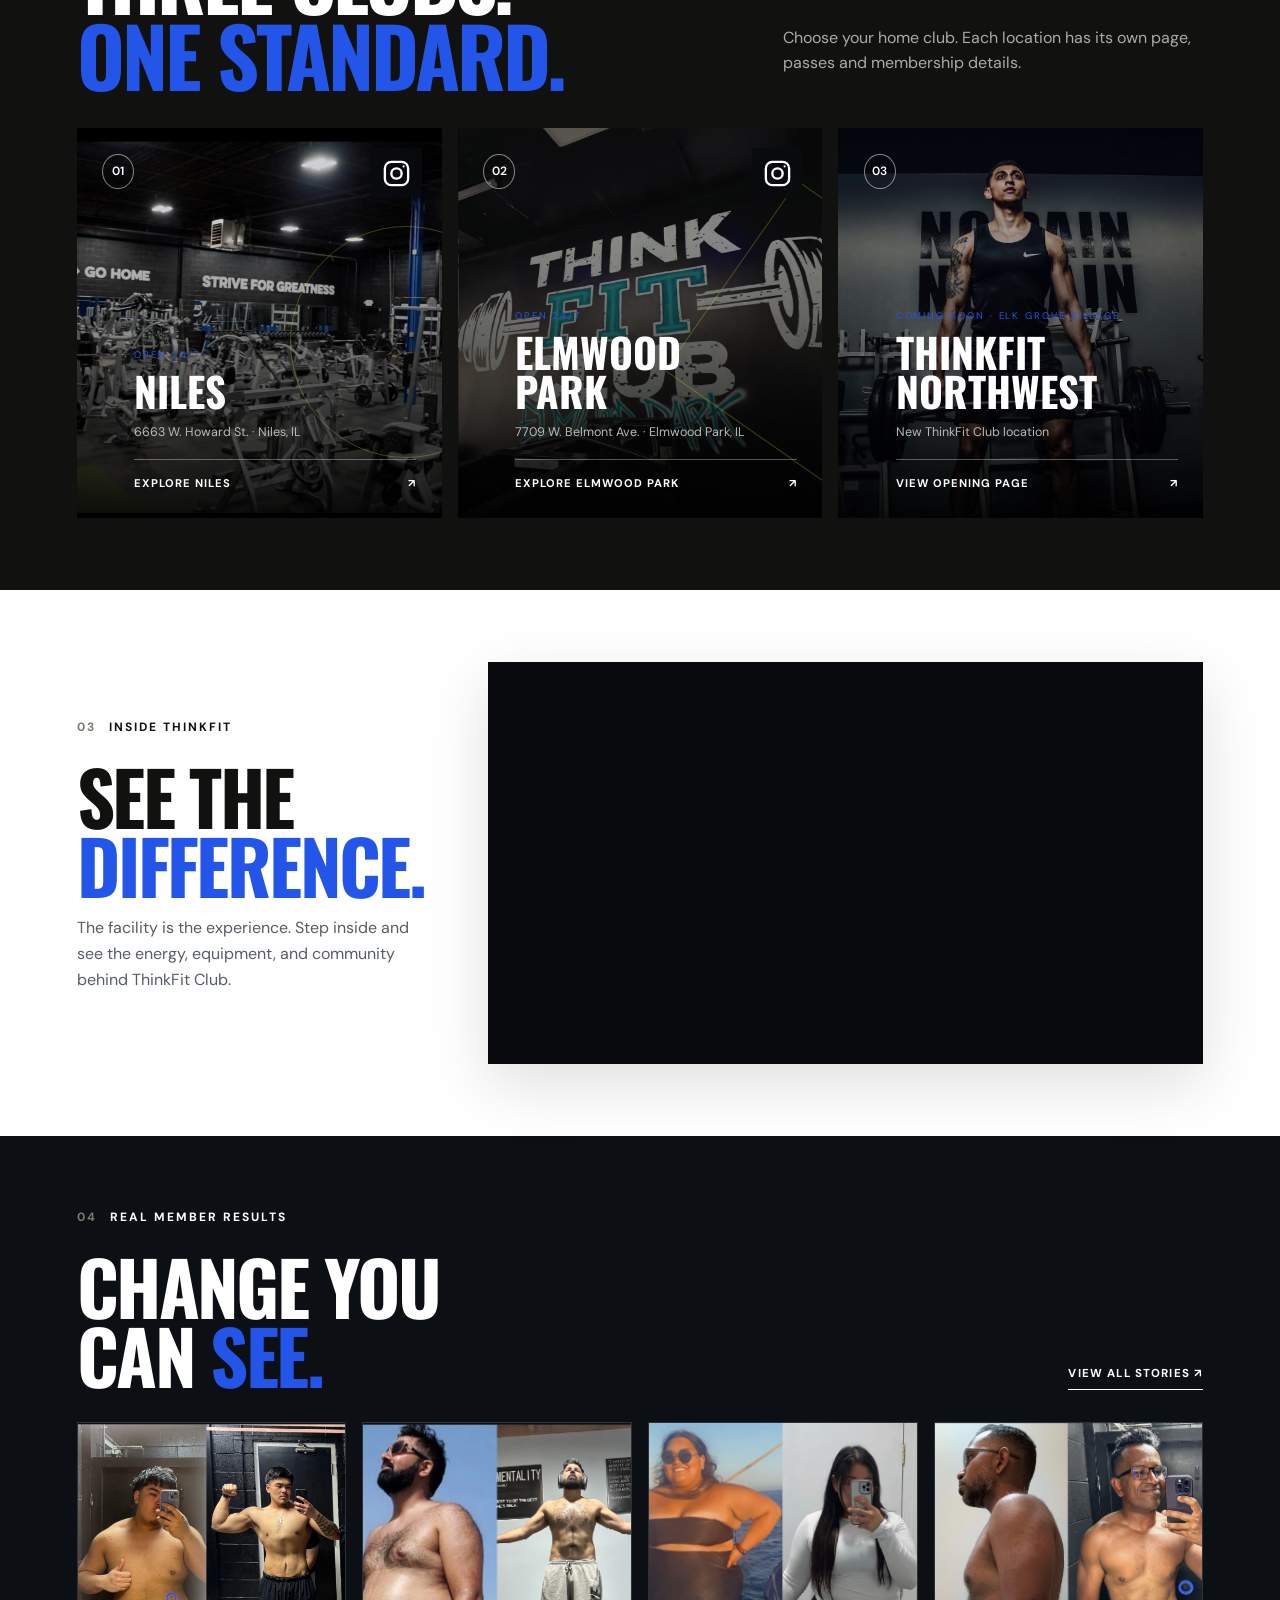
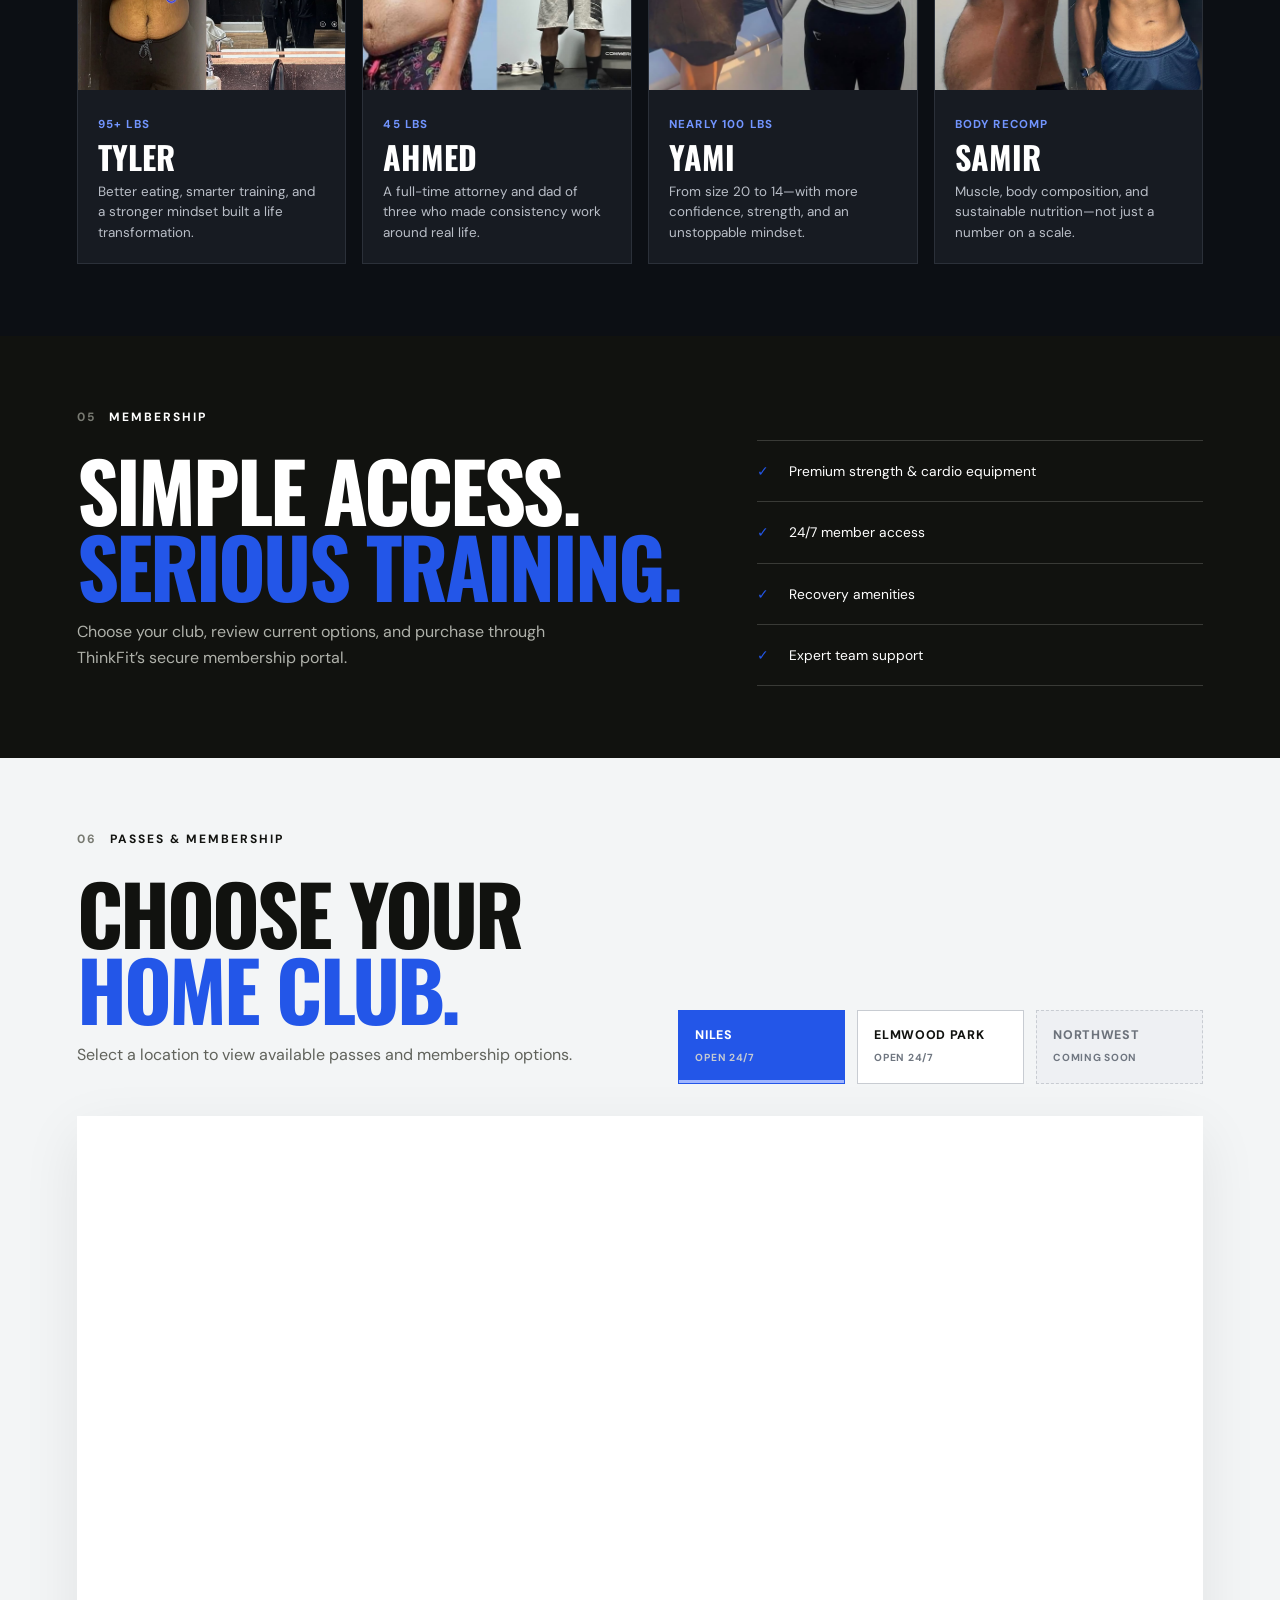
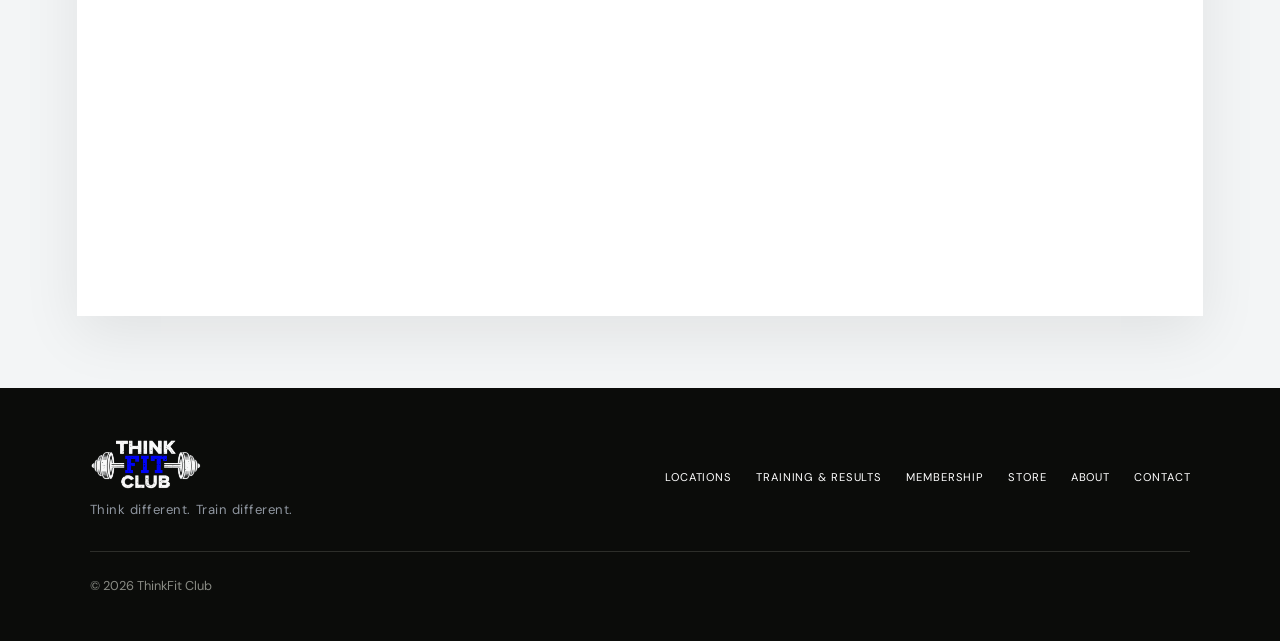
==== commit db54e5b6: "Clarify home hero arrow colors and direction" ====
--- a/index.html
+++ b/index.html
@@ -16,7 +16,7 @@
   <header class="site-header" id="top"><a class="brand brand-logo" href="./" aria-label="ThinkFit Club home"><img src="assets/logos/thinkfit-logo-reversed-v1.png" alt="ThinkFit Club" width="1752" height="887"></a><nav class="desktop-nav" aria-label="Main navigation"><a href="locations/">Locations</a><a href="personal-training/">Training &amp; Results</a><a href="locations/#passes">Membership</a><a href="store/">Store</a><a href="contact/">Contact</a></nav><div class="header-actions"><a class="header-consult" href="contact/#consultation">Schedule Free Consultation</a><a class="button button-small header-cta" href="#join">Buy a pass <span aria-hidden="true">↗</span></a></div><button class="menu-toggle" aria-label="Open menu" aria-expanded="false"><span></span><span></span></button></header>
   <div class="mobile-menu" aria-hidden="true"><nav aria-label="Mobile navigation"><a href="locations/">Locations</a><a href="personal-training/">Training &amp; Results</a><a href="locations/#passes">Membership</a><a href="store/">Store</a><a href="contact/">Contact</a></nav><a class="button" href="#join">Buy a pass</a></div>
   <main id="main">
-    <section class="hero"><img class="hero-image" src="assets/hero/thinkfit-club-hero.png" alt="Members training with a coach inside ThinkFit Club"><div class="hero-overlay"></div><div class="hero-content"><p class="eyebrow"><span></span> THINKFIT — NILES · ELMWOOD PARK · NORTHWEST</p><h1>YOUR 24/7<br>GYM. <em>YOUR MOVE.</em></h1><p class="hero-copy">Premium equipment, serious training, and a local community built to keep you consistent.</p><div class="hero-actions"><a class="button hero-consult" href="contact/#consultation">Schedule Free Consultation</a><a class="button" href="#join">Buy a pass <span aria-hidden="true">→</span></a><a class="text-link" href="#locations">Find your club <span aria-hidden="true">↓</span></a></div></div><div class="hero-stat"><strong>24/7</strong><span>MEMBER<br>ACCESS</span></div></section>
+    <section class="hero"><img class="hero-image" src="assets/hero/thinkfit-club-hero.png" alt="Members training with a coach inside ThinkFit Club"><div class="hero-overlay"></div><div class="hero-content"><p class="eyebrow"><span></span> THINKFIT — NILES · ELMWOOD PARK · NORTHWEST</p><h1>YOUR 24/7<br>GYM. <em>YOUR MOVE.</em></h1><p class="hero-copy">Premium equipment, serious training, and a local community built to keep you consistent.</p><div class="hero-actions"><a class="button hero-consult" href="contact/#consultation">Schedule Free Consultation</a><a class="button" href="#join">Buy a pass <span aria-hidden="true">↓</span></a><a class="text-link" href="#locations">Find your club <span aria-hidden="true">↓</span></a></div></div><div class="hero-stat"><strong>24/7</strong><span>MEMBER<br>ACCESS</span></div></section>
     <section class="club-value section-pad" id="experience"><div class="value-heading"><div><div class="section-label"><span>01</span> THE CLUB EXPERIENCE</div><h2>BUILT FOR PEOPLE<br>WHO <em>SHOW UP.</em></h2></div><p>ThinkFit combines the equipment of a serious training facility with the attention and energy of an independent neighborhood club.</p></div><div class="value-visual"><img src="assets/locations/current-site/gym-03.jpeg" alt="Premium strength equipment at ThinkFit Club"><div class="value-points"><article><strong>24/7</strong><span>Access that works around your schedule</span></article><article><strong>3</strong><span>Chicagoland locations—two open, one coming soon</span></article><article><strong>MORE</strong><span>Sauna, towel service, coaching and recovery</span></article></div></div><div class="benefit-row"><span>Premium strength &amp; cardio</span><span>Personal &amp; small-group training</span><span>Clean, focused spaces</span><span>Local community</span></div></section>
     <section class="locations section-pad" id="locations"><div class="section-heading"><div><div class="section-label light"><span>02</span> FIND YOUR CLUB</div><h2>THREE CLUBS.<br><em>ONE STANDARD.</em></h2></div><p>Choose your home club. Each location has its own page, passes and membership details.</p></div><div class="location-grid"><a class="location-card niles" href="locations/niles/"><span class="club-number">01</span><div><p>OPEN 24/7</p><h3>NILES</h3><span>6663 W. Howard St. · Niles, IL</span><b>Explore Niles <i>↗</i></b></div></a><a class="location-card elmwood" href="locations/elmwood-park/"><span class="club-number">02</span><div><p>OPEN 24/7</p><h3>ELMWOOD<br>PARK</h3><span>7709 W. Belmont Ave. · Elmwood Park, IL</span><b>Explore Elmwood Park <i>↗</i></b></div></a><a class="location-card northwest upcoming" href="locations/elk-grove-village/"><span class="club-number">03</span><div><p>COMING SOON · ELK GROVE VILLAGE</p><h3>THINKFIT<br>NORTHWEST</h3><span>New ThinkFit Club location</span><b>View opening page <i>↗</i></b></div></a></div></section>
     <section class="club-film section-pad"><div class="film-copy"><div class="section-label"><span>03</span> INSIDE THINKFIT</div><h2>SEE THE<br><em>DIFFERENCE.</em></h2><p>The facility is the experience. Step inside and see the energy, equipment, and community behind ThinkFit Club.</p></div><div class="video-shell"><iframe src="https://www.youtube-nocookie.com/embed/oqUgqv28ZaQ" title="Inside ThinkFit Club" loading="lazy" allow="accelerometer; autoplay; clipboard-write; encrypted-media; gyroscope; picture-in-picture; web-share" allowfullscreen></iframe></div></section>
--- a/css/styles.css
+++ b/css/styles.css
@@ -36,6 +36,13 @@
 .hero-consult{background:transparent;color:#fff;border-color:rgba(255,255,255,.7);gap:1rem}
 .hero-consult:hover{background:#fff;color:var(--ink);border-color:#fff}
 .text-link,.arrow-link{text-transform:uppercase;font-weight:700;font-size:.72rem;letter-spacing:.1em;border-bottom:1px solid;padding-bottom:.3rem}
+.hero-actions .text-link[href="#locations"]{display:inline-flex;align-items:center;gap:.65rem}
+.hero-actions .text-link[href="#locations"] span{display:inline-block;color:#a9bdff;font-size:1.6rem;font-weight:700;line-height:1;animation:home-club-nudge 2s ease-in-out infinite}
+.hero-actions .text-link[href="#locations"] span{color:var(--lime)}
+.hero-actions .button[href="#join"] span{color:#fff}
+.hero-actions .text-link.is-scrolled[href="#locations"] span{animation:none}
+@keyframes home-club-nudge{0%,100%{transform:translateY(-2px)}50%{transform:translateY(4px)}}
+@media(prefers-reduced-motion:reduce){.hero-actions .text-link[href="#locations"] span{animation:none}}
 .hero-stat{position:absolute;right:4vw;bottom:2.5rem;z-index:2;display:flex;align-items:center;gap:1rem}
 .hero-stat strong{font:700 4rem/1 var(--display);color:var(--lime)}
 .hero-stat span{font-size:.63rem;line-height:1.4;letter-spacing:.15em}
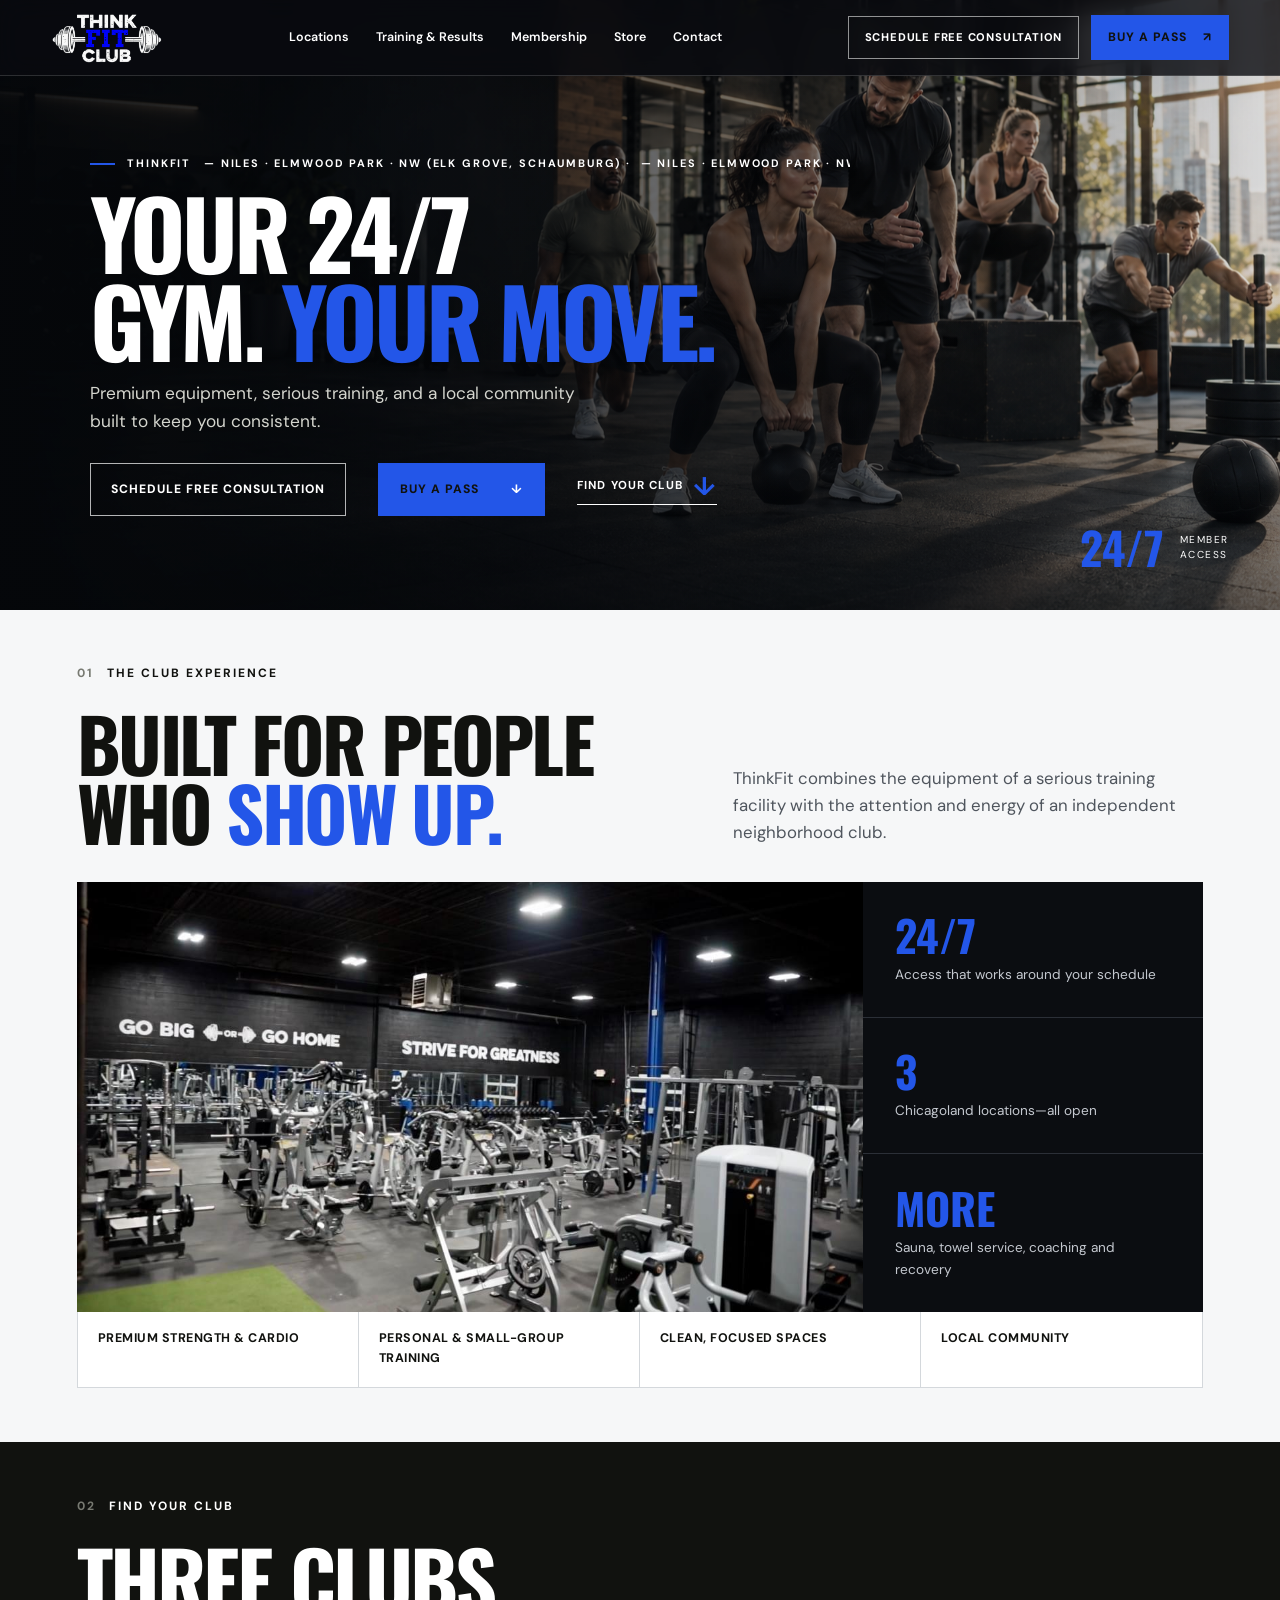
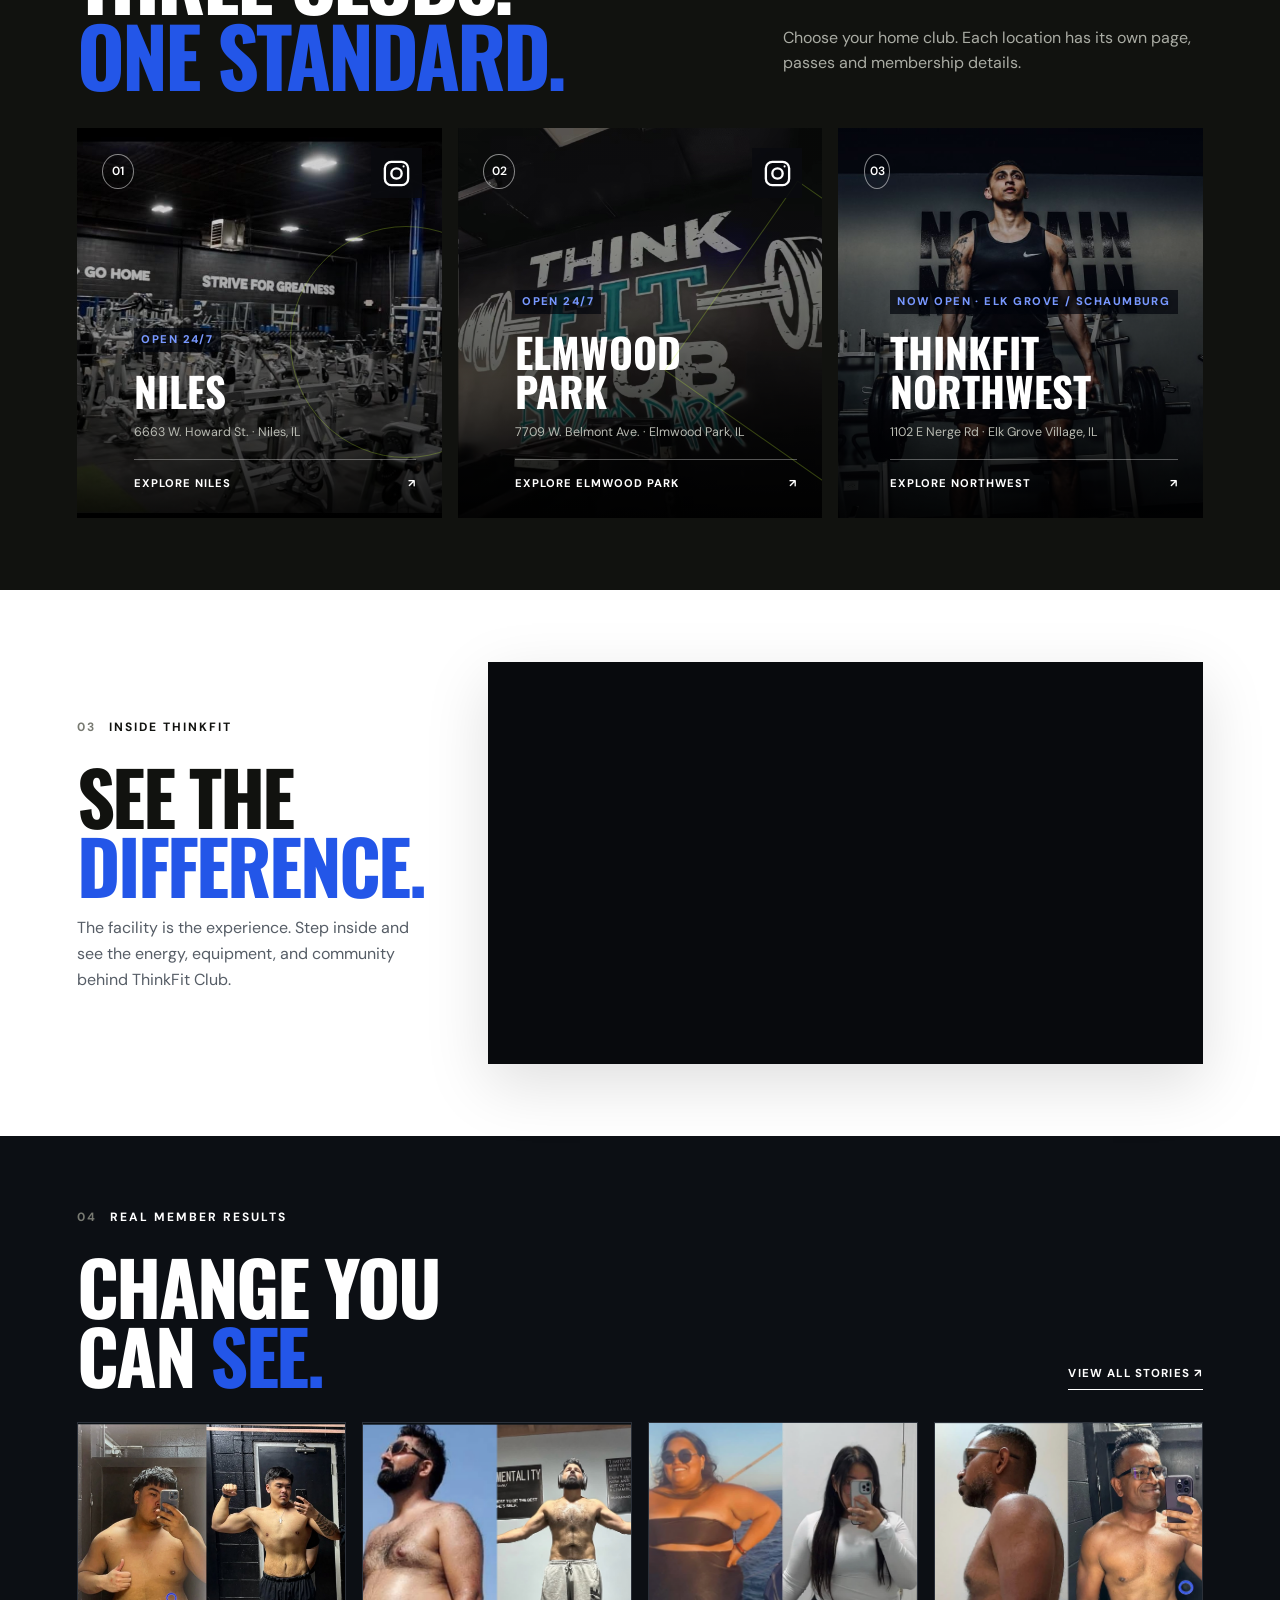
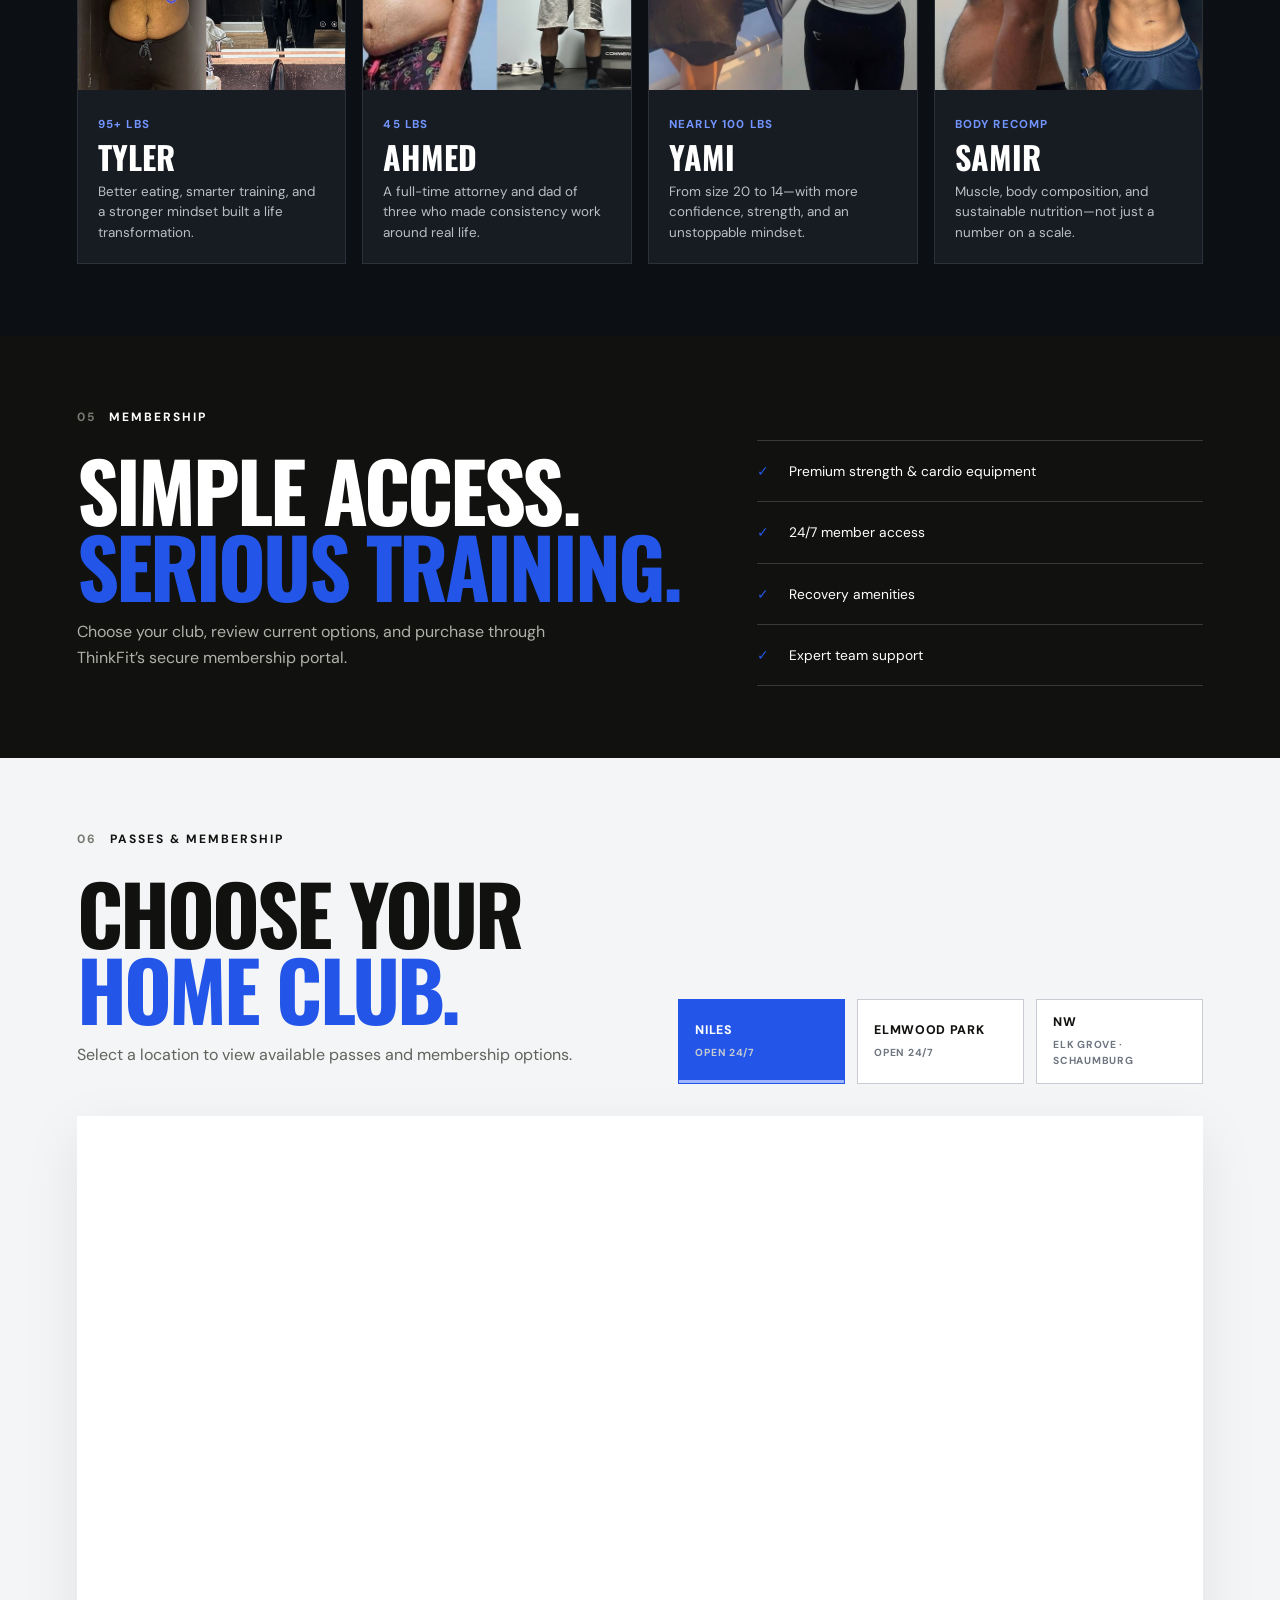
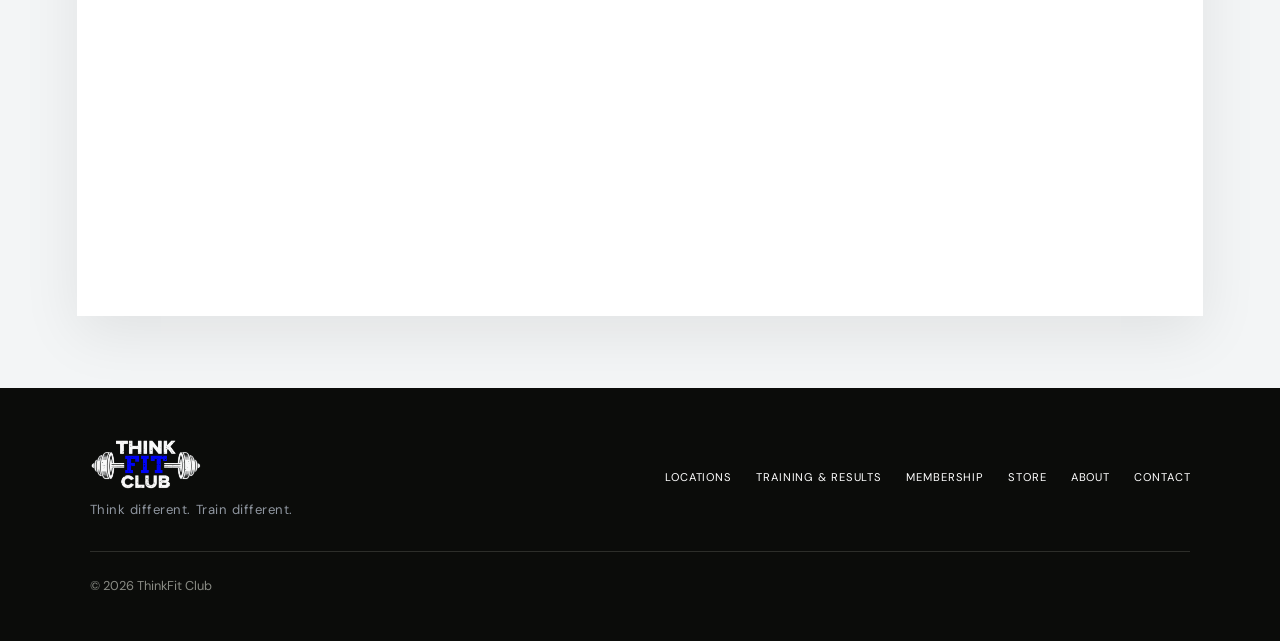
==== commit b942c81e: "Open Northwest club and align location presentation" ====
--- a/index.html
+++ b/index.html
@@ -2,8 +2,8 @@
 <html lang="en">
 <head>
   <meta charset="utf-8"><meta name="viewport" content="width=device-width,initial-scale=1">
-  <title>24/7 Gym in Niles &amp; Elmwood Park, IL | ThinkFit Club</title>
-  <meta name="description" content="Train 24/7 at ThinkFit Club in Niles or Elmwood Park. Premium equipment, personal training, recovery amenities and flexible memberships.">
+  <title>ThinkFit Club | Niles, Elmwood Park &amp; Northwest</title>
+  <meta name="description" content="Train at ThinkFit Club in Niles, Elmwood Park or Northwest Elk Grove. Premium equipment, coaching, community and flexible memberships.">
   <meta name="theme-color" content="#090b0f"><link rel="canonical" href="https://www.thinkfitclub.com/"><link rel="icon" type="image/png" href="assets/logos/current-site/logo-candidate.png">
   <meta property="og:type" content="website"><meta property="og:title" content="ThinkFit Club | Think Different. Train Different."><meta property="og:description" content="A premium independent 24/7 gym experience in Niles and Elmwood Park, Illinois."><meta property="og:url" content="https://www.thinkfitclub.com/"><meta property="og:image" content="https://www.thinkfitclub.com/assets/hero/thinkfit-club-hero.png">
   <meta name="twitter:card" content="summary_large_image"><meta name="twitter:title" content="ThinkFit Club"><meta name="twitter:description" content="Premium equipment. 24/7 access. Real coaching and community."><meta name="twitter:image" content="https://www.thinkfitclub.com/assets/hero/thinkfit-club-hero.png">
--- a/css/styles.css
+++ b/css/styles.css
@@ -40,6 +40,7 @@
 .hero-actions .text-link[href="#locations"] span{display:inline-block;color:#a9bdff;font-size:1.6rem;font-weight:700;line-height:1;animation:home-club-nudge 2s ease-in-out infinite}
 .hero-actions .text-link[href="#locations"] span{color:var(--lime)}
 .hero-actions .button[href="#join"] span{color:#fff}
+.hero-actions .button[href="#join"]:hover span{color:var(--ink)}
 .hero-actions .text-link.is-scrolled[href="#locations"] span{animation:none}
 @keyframes home-club-nudge{0%,100%{transform:translateY(-2px)}50%{transform:translateY(4px)}}
 @media(prefers-reduced-motion:reduce){.hero-actions .text-link[href="#locations"] span{animation:none}}
@@ -75,7 +76,7 @@
 .location-card:hover:before{opacity:.82}
 .location-card>*{position:relative}
 .club-number{align-self:start;font:600 .75rem var(--body);border:1px solid rgba(255,255,255,.5);width:35px;height:35px;border-radius:50%;display:grid;place-items:center}
-.location-card p{color:var(--lime);font-size:.6rem;letter-spacing:.2em}
+.location-card p{display:inline-block;width:max-content;max-width:100%;padding:.3rem .45rem;background:rgba(4,7,13,.7);color:#7898ff;font-size:.7rem;font-weight:800;letter-spacing:.13em;line-height:1.35;text-shadow:0 1px 8px rgba(0,0,0,.9)}
 .location-card h3{font-size:clamp(2.3rem,3.5vw,4rem);margin:.5rem 0}
 .location-card div>span{font-size:.78rem;color:#b8bab2}
 .location-card a{margin-top:1.5rem;border-top:1px solid rgba(255,255,255,.25);padding-top:1rem;display:flex;justify-content:space-between;text-transform:uppercase;font-size:.65rem;letter-spacing:.12em}
@@ -174,6 +175,14 @@
 .film-copy p{max-width:430px;color:#565d66}
 .video-shell{position:relative;aspect-ratio:16/9;background:#080a0d;overflow:hidden;box-shadow:0 20px 60px rgba(0,0,0,.13)}
 .video-shell iframe{position:absolute;inset:0;width:100%;height:100%;border:0}
+.eyebrow-line{width:25px;height:2px;background:var(--lime);flex:0 0 auto}
+.eyebrow-brand{width:auto!important;height:auto!important;background:none!important;flex:0 0 auto}
+.hero-marquee{width:auto!important;height:auto!important;background:none!important;min-width:0;overflow:hidden;white-space:nowrap;flex:1 1 auto}
+.hero-marquee-track{display:inline-block;width:auto!important;height:auto!important;background:none!important;white-space:nowrap}
+@keyframes hero-locations-marquee{to{transform:translateX(-50%)}}
+@media(max-width:760px){.hero-marquee-track{animation:hero-locations-marquee 14s linear infinite}}
+@media(prefers-reduced-motion:reduce){.hero-marquee-track{animation:none}}
+@media(max-width:700px){.join .embed-shell{min-height:1600px}.join .membership-frame{height:1600px}}
 .home-v2 .stories{background:#0c0f14;color:#fff}
 .story-heading{margin-bottom:2rem}
 .story-heading .text-link{flex:0 0 auto}
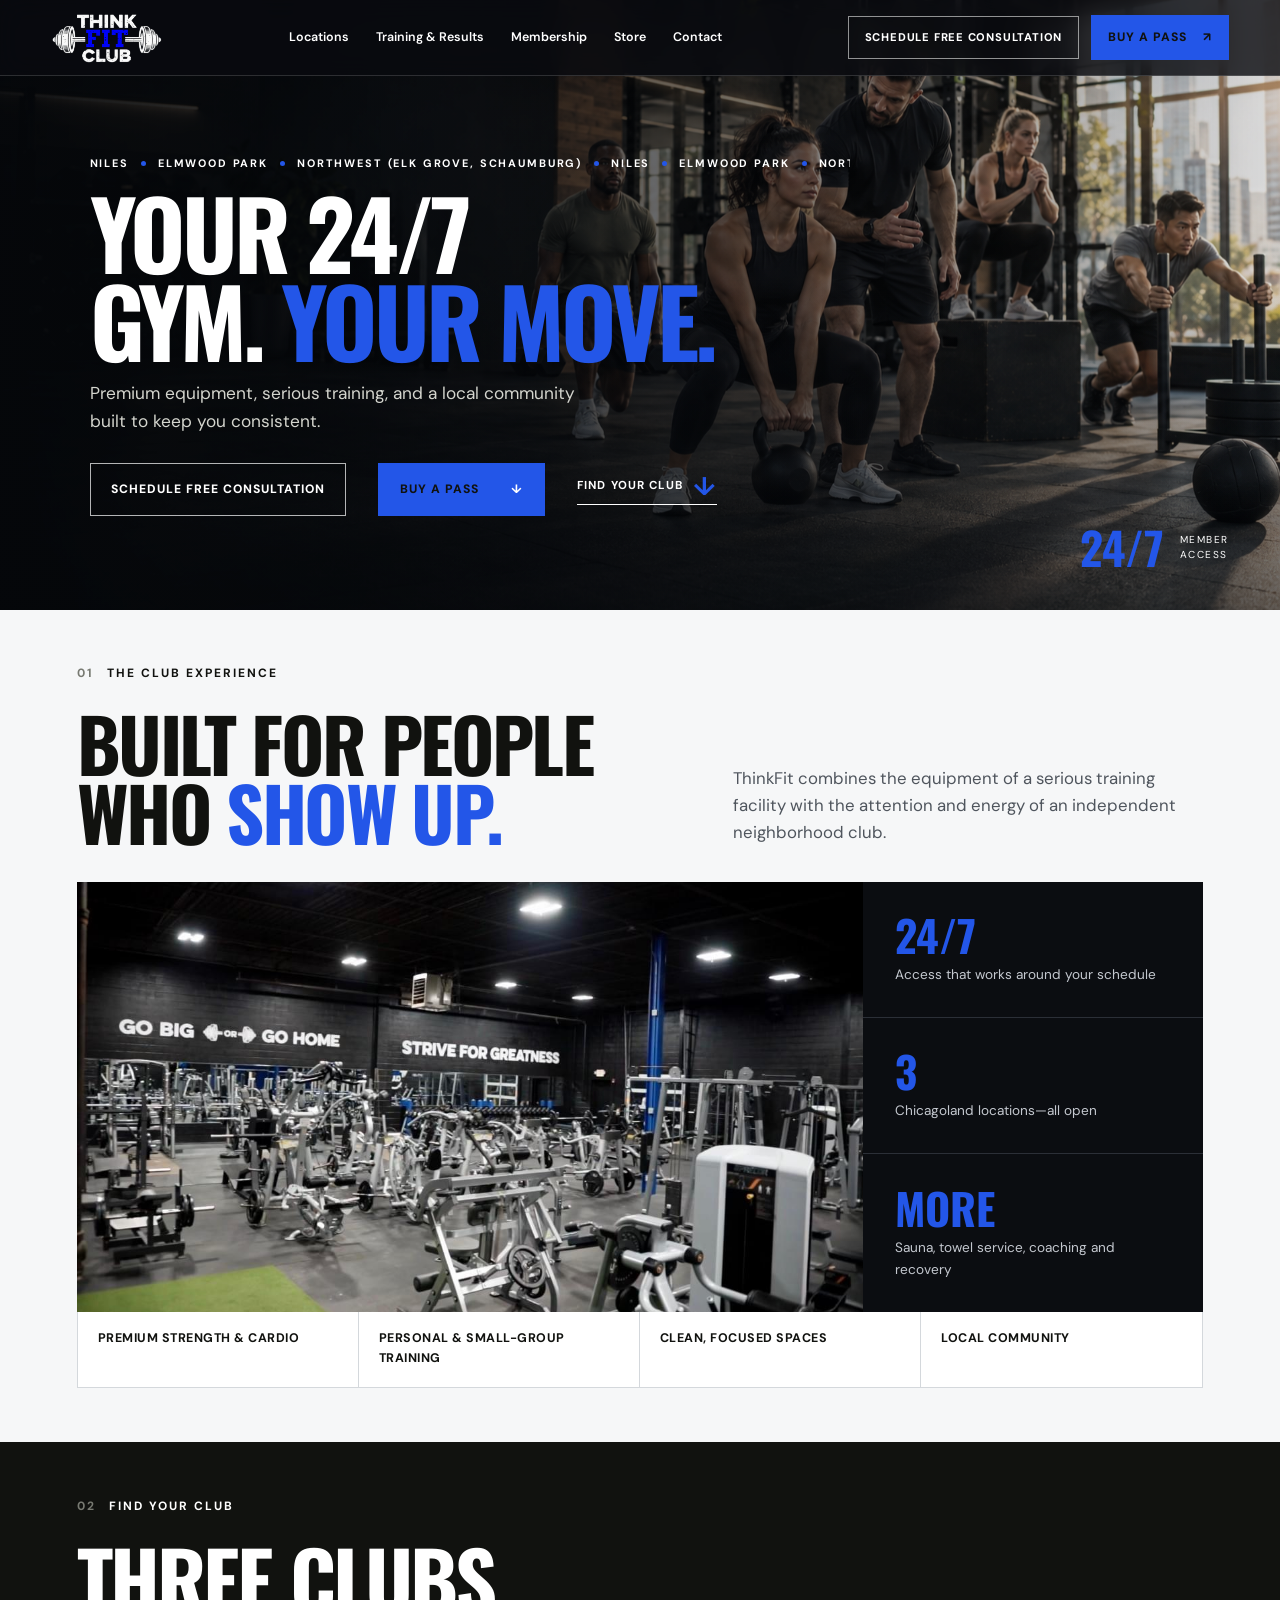
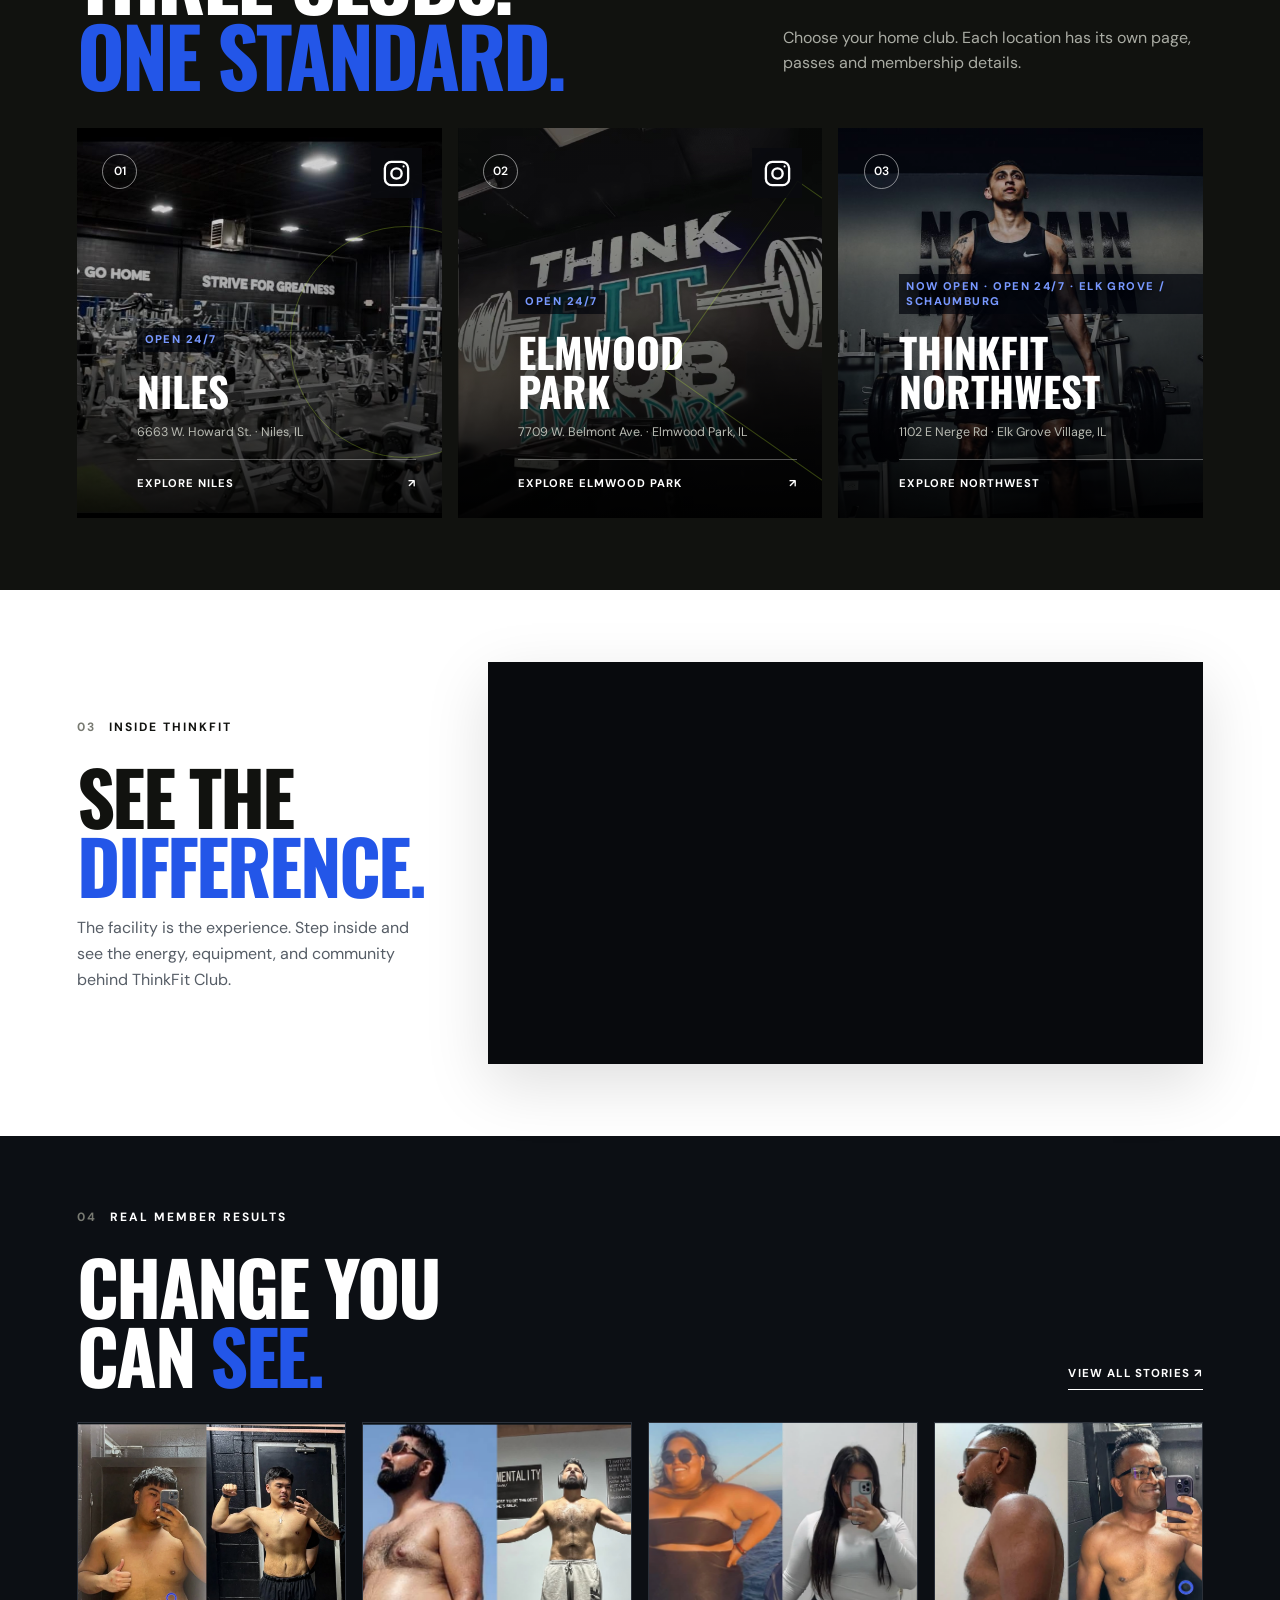
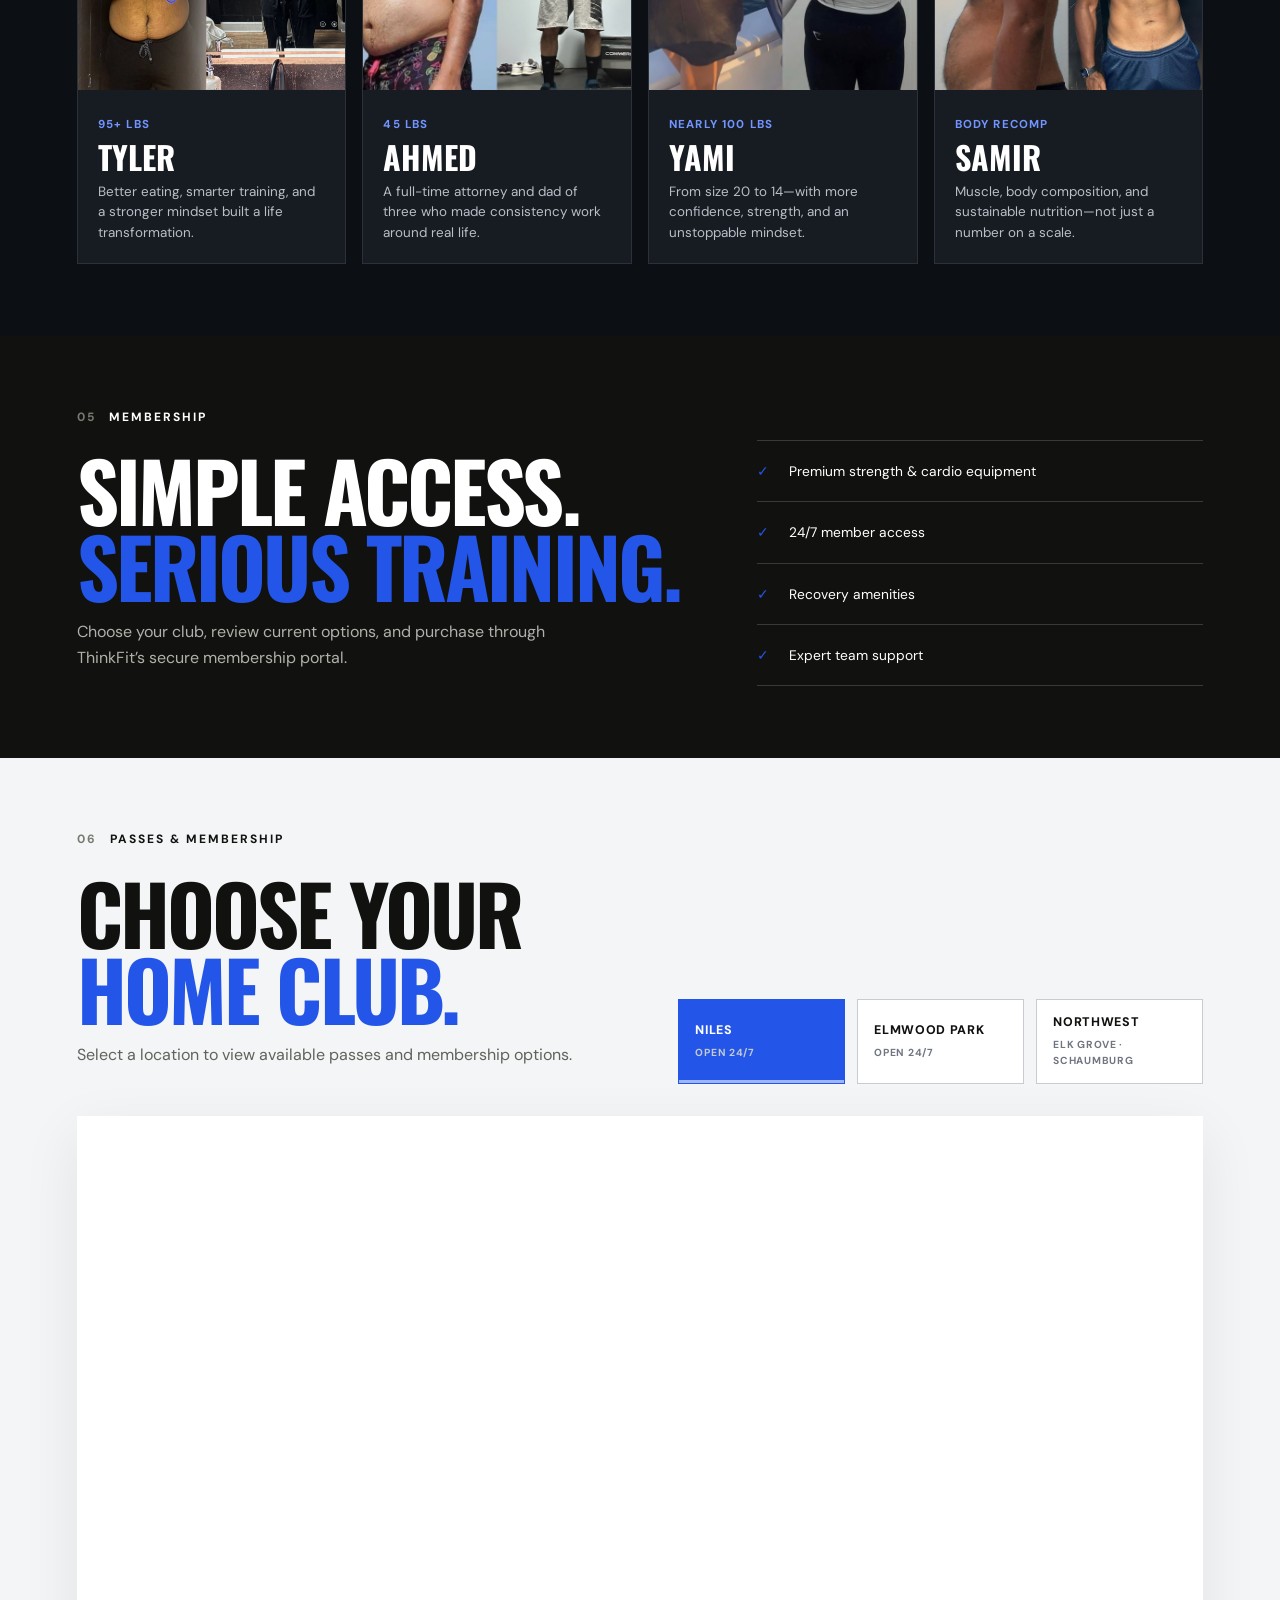
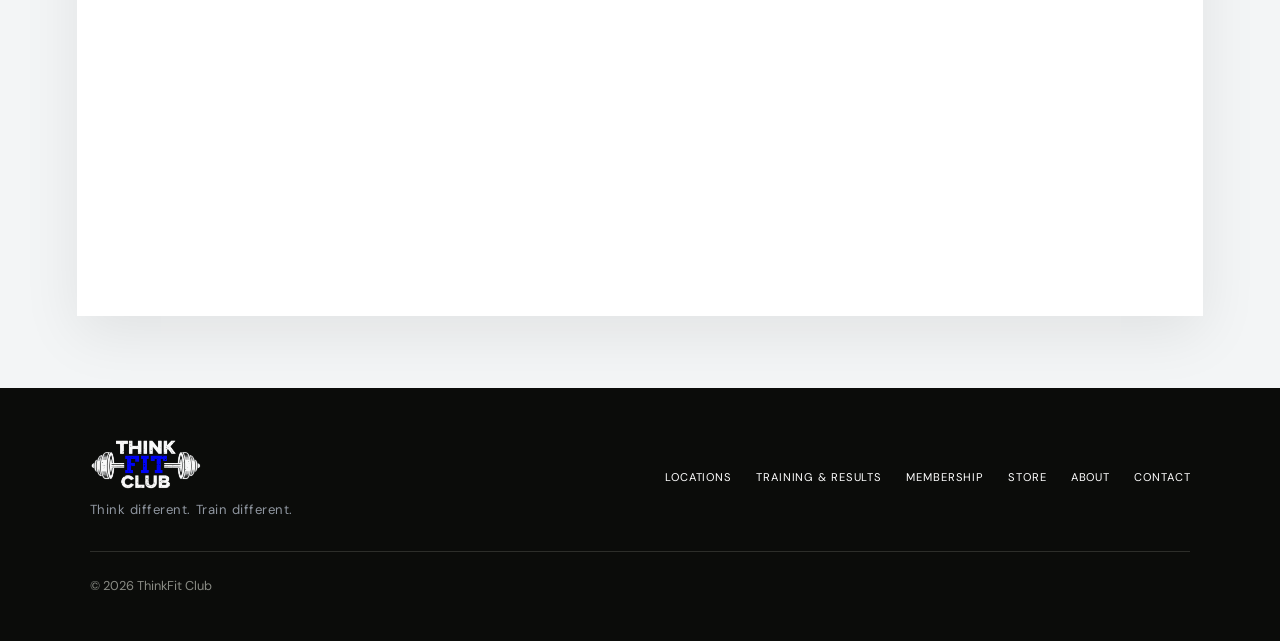
==== commit e5aed08c: "Polish home marquee and Northwest labels" ====
--- a/index.html
+++ b/index.html
@@ -18,7 +18,7 @@
   <main id="main">
     <section class="hero"><img class="hero-image" src="assets/hero/thinkfit-club-hero.png" alt="Members training with a coach inside ThinkFit Club"><div class="hero-overlay"></div><div class="hero-content"><p class="eyebrow"><span></span> THINKFIT — NILES · ELMWOOD PARK · NORTHWEST</p><h1>YOUR 24/7<br>GYM. <em>YOUR MOVE.</em></h1><p class="hero-copy">Premium equipment, serious training, and a local community built to keep you consistent.</p><div class="hero-actions"><a class="button hero-consult" href="contact/#consultation">Schedule Free Consultation</a><a class="button" href="#join">Buy a pass <span aria-hidden="true">↓</span></a><a class="text-link" href="#locations">Find your club <span aria-hidden="true">↓</span></a></div></div><div class="hero-stat"><strong>24/7</strong><span>MEMBER<br>ACCESS</span></div></section>
     <section class="club-value section-pad" id="experience"><div class="value-heading"><div><div class="section-label"><span>01</span> THE CLUB EXPERIENCE</div><h2>BUILT FOR PEOPLE<br>WHO <em>SHOW UP.</em></h2></div><p>ThinkFit combines the equipment of a serious training facility with the attention and energy of an independent neighborhood club.</p></div><div class="value-visual"><img src="assets/locations/current-site/gym-03.jpeg" alt="Premium strength equipment at ThinkFit Club"><div class="value-points"><article><strong>24/7</strong><span>Access that works around your schedule</span></article><article><strong>3</strong><span>Chicagoland locations—two open, one coming soon</span></article><article><strong>MORE</strong><span>Sauna, towel service, coaching and recovery</span></article></div></div><div class="benefit-row"><span>Premium strength &amp; cardio</span><span>Personal &amp; small-group training</span><span>Clean, focused spaces</span><span>Local community</span></div></section>
-    <section class="locations section-pad" id="locations"><div class="section-heading"><div><div class="section-label light"><span>02</span> FIND YOUR CLUB</div><h2>THREE CLUBS.<br><em>ONE STANDARD.</em></h2></div><p>Choose your home club. Each location has its own page, passes and membership details.</p></div><div class="location-grid"><a class="location-card niles" href="locations/niles/"><span class="club-number">01</span><div><p>OPEN 24/7</p><h3>NILES</h3><span>6663 W. Howard St. · Niles, IL</span><b>Explore Niles <i>↗</i></b></div></a><a class="location-card elmwood" href="locations/elmwood-park/"><span class="club-number">02</span><div><p>OPEN 24/7</p><h3>ELMWOOD<br>PARK</h3><span>7709 W. Belmont Ave. · Elmwood Park, IL</span><b>Explore Elmwood Park <i>↗</i></b></div></a><a class="location-card northwest upcoming" href="locations/elk-grove-village/"><span class="club-number">03</span><div><p>COMING SOON · ELK GROVE VILLAGE</p><h3>THINKFIT<br>NORTHWEST</h3><span>New ThinkFit Club location</span><b>View opening page <i>↗</i></b></div></a></div></section>
+<section class="locations section-pad" id="locations"><div class="section-heading"><div><div class="section-label light"><span>02</span> FIND YOUR CLUB</div><h2>THREE CLUBS.<br><em>ONE STANDARD.</em></h2></div><p>Choose your home club. Each location has its own page, passes and membership details.</p></div><div class="location-grid"><a class="location-card niles" href="locations/niles/"><span class="club-number">01</span><div><p>OPEN 24/7</p><h3>NILES</h3><span>6663 W. Howard St. · Niles, IL</span><b>Explore Niles <i>↗</i></b></div></a><a class="location-card elmwood" href="locations/elmwood-park/"><span class="club-number">02</span><div><p>OPEN 24/7</p><h3>ELMWOOD<br>PARK</h3><span>7709 W. Belmont Ave. · Elmwood Park, IL</span><b>Explore Elmwood Park <i>↗</i></b></div></a><a class="location-card northwest upcoming" href="locations/elk-grove-village/"><span class="club-number">03</span><div><p>NOW OPEN · OPEN 24/7 · ELK GROVE / SCHAUMBURG</p><h3>THINKFIT<br>NORTHWEST</h3><span>1102 E Nerge Rd · Elk Grove Village, IL</span><b>Explore Northwest <i>↗</i></b></div></a></div></section>
     <section class="club-film section-pad"><div class="film-copy"><div class="section-label"><span>03</span> INSIDE THINKFIT</div><h2>SEE THE<br><em>DIFFERENCE.</em></h2><p>The facility is the experience. Step inside and see the energy, equipment, and community behind ThinkFit Club.</p></div><div class="video-shell"><iframe src="https://www.youtube-nocookie.com/embed/oqUgqv28ZaQ" title="Inside ThinkFit Club" loading="lazy" allow="accelerometer; autoplay; clipboard-write; encrypted-media; gyroscope; picture-in-picture; web-share" allowfullscreen></iframe></div></section>
     <section class="stories section-pad" id="stories"><div class="story-heading"><div><div class="section-label light"><span>04</span> REAL MEMBER RESULTS</div><h2>CHANGE YOU<br>CAN <em>SEE.</em></h2></div><a class="text-link" href="results/">View all stories ↗</a></div><div class="story-grid"><article class="story-card"><div class="story-photo"><img src="assets/testimonials/tyler.jpg" alt="Tyler before and after his 95-pound transformation" loading="lazy"></div><div><strong>95+ LBS</strong><h3>TYLER</h3><p>Better eating, smarter training, and a stronger mindset built a life transformation.</p></div></article><article class="story-card"><div class="story-photo"><img src="assets/testimonials/ahmed.jpg" alt="Ahmed before and after his 45-pound transformation" loading="lazy"></div><div><strong>45 LBS</strong><h3>AHMED</h3><p>A full-time attorney and dad of three who made consistency work around real life.</p></div></article><article class="story-card"><div class="story-photo"><img src="assets/testimonials/yami.jpg" alt="Yami before and after her nearly 100-pound transformation" loading="lazy"></div><div><strong>NEARLY 100 LBS</strong><h3>YAMI</h3><p>From size 20 to 14—with more confidence, strength, and an unstoppable mindset.</p></div></article><article class="story-card"><div class="story-photo"><img src="assets/testimonials/samir.jpg" alt="Samir before and after his body recomposition" loading="lazy"></div><div><strong>BODY RECOMP</strong><h3>SAMIR</h3><p>Muscle, body composition, and sustainable nutrition—not just a number on a scale.</p></div></article></div></section>
     <section class="membership section-pad" id="membership"><div><div class="section-label light"><span>05</span> MEMBERSHIP</div><h2>SIMPLE ACCESS.<br><em>SERIOUS TRAINING.</em></h2><p>Choose your club, review current options, and purchase through ThinkFit’s secure membership portal.</p></div><ul><li><span>✓</span> Premium strength &amp; cardio equipment</li><li><span>✓</span> 24/7 member access</li><li><span>✓</span> Recovery amenities</li><li><span>✓</span> Expert team support</li></ul></section>
--- a/css/styles.css
+++ b/css/styles.css
@@ -42,7 +42,7 @@
 .hero-actions .button[href="#join"] span{color:#fff}
 .hero-actions .button[href="#join"]:hover span{color:var(--ink)}
 .hero-actions .text-link.is-scrolled[href="#locations"] span{animation:none}
-@keyframes home-club-nudge{0%,100%{transform:translateY(-2px)}50%{transform:translateY(4px)}}
+@keyframes home-club-nudge{0%,12%,42%,52%,62%,100%{transform:translateY(0)}28%{transform:translateY(7px)}47%{transform:translateY(3px)}}
 @media(prefers-reduced-motion:reduce){.hero-actions .text-link[href="#locations"] span{animation:none}}
 .hero-stat{position:absolute;right:4vw;bottom:2.5rem;z-index:2;display:flex;align-items:center;gap:1rem}
 .hero-stat strong{font:700 4rem/1 var(--display);color:var(--lime)}
@@ -75,7 +75,7 @@
 .location-card:before{content:"";position:absolute;inset:0;background:linear-gradient(0deg,rgba(0,0,0,.93),rgba(0,0,0,.05) 70%),linear-gradient(135deg,#30342d,#111 70%);transition:.35s}
 .location-card:hover:before{opacity:.82}
 .location-card>*{position:relative}
-.club-number{align-self:start;font:600 .75rem var(--body);border:1px solid rgba(255,255,255,.5);width:35px;height:35px;border-radius:50%;display:grid;place-items:center}
+.club-number{align-self:start;font:600 .75rem var(--body);border:1px solid rgba(255,255,255,.5);width:35px;height:35px;flex:0 0 35px;aspect-ratio:1;border-radius:50%;display:grid;place-items:center}
 .location-card p{display:inline-block;width:max-content;max-width:100%;padding:.3rem .45rem;background:rgba(4,7,13,.7);color:#7898ff;font-size:.7rem;font-weight:800;letter-spacing:.13em;line-height:1.35;text-shadow:0 1px 8px rgba(0,0,0,.9)}
 .location-card h3{font-size:clamp(2.3rem,3.5vw,4rem);margin:.5rem 0}
 .location-card div>span{font-size:.78rem;color:#b8bab2}
@@ -141,7 +141,7 @@
 .header-consult:hover{background:#fff;color:var(--ink)}
 .home-v2 .hero{height:610px;min-height:610px;max-height:610px}
 .home-v2 .hero-image{height:112%;top:-6%;will-change:transform}
-.home-v2 .hero-content{margin-top:50px;max-width:760px}
+.home-v2 .hero-content{margin-top:50px;width:min(760px,88vw);max-width:760px;min-width:0}
 .home-v2 .hero-content h1{font-size:clamp(4.4rem,7.4vw,7rem)}
 .home-v2 .hero-overlay{background:linear-gradient(90deg,rgba(5,7,10,.96),rgba(5,7,10,.58) 55%,rgba(5,7,10,.12)),linear-gradient(0deg,rgba(5,7,10,.55),transparent 55%)}
 .home-v2 .hero-stat strong{font-size:2.8rem}
@@ -177,11 +177,15 @@
 .video-shell iframe{position:absolute;inset:0;width:100%;height:100%;border:0}
 .eyebrow-line{width:25px;height:2px;background:var(--lime);flex:0 0 auto}
 .eyebrow-brand{width:auto!important;height:auto!important;background:none!important;flex:0 0 auto}
-.hero-marquee{width:auto!important;height:auto!important;background:none!important;min-width:0;overflow:hidden;white-space:nowrap;flex:1 1 auto}
-.hero-marquee-track{display:inline-block;width:auto!important;height:auto!important;background:none!important;white-space:nowrap}
+.hero-marquee{width:100%!important;max-width:100%;height:auto!important;background:none!important;min-width:0;overflow:hidden;white-space:nowrap;flex:1 1 auto}
+.hero-marquee-track{display:inline-flex;width:auto!important;height:auto!important;background:none!important;white-space:nowrap}
+.hero-marquee-group{display:inline-flex!important;align-items:center;gap:.75rem;width:auto!important;height:auto!important;background:none!important;padding-right:.75rem}
+.hero-marquee-group>span{width:auto!important;height:auto!important;background:none!important;flex:0 0 auto}
+.hero-marquee-group>i{display:block;width:5px;height:5px;border-radius:50%;background:var(--lime);flex:0 0 auto}
 @keyframes hero-locations-marquee{to{transform:translateX(-50%)}}
 @media(max-width:760px){.hero-marquee-track{animation:hero-locations-marquee 14s linear infinite}}
 @media(prefers-reduced-motion:reduce){.hero-marquee-track{animation:none}}
+@media(max-width:700px){.home-v2 .hero-content{transform:translateY(-14px)}}
 @media(max-width:700px){.join .embed-shell{min-height:1600px}.join .membership-frame{height:1600px}}
 .home-v2 .stories{background:#0c0f14;color:#fff}
 .story-heading{margin-bottom:2rem}
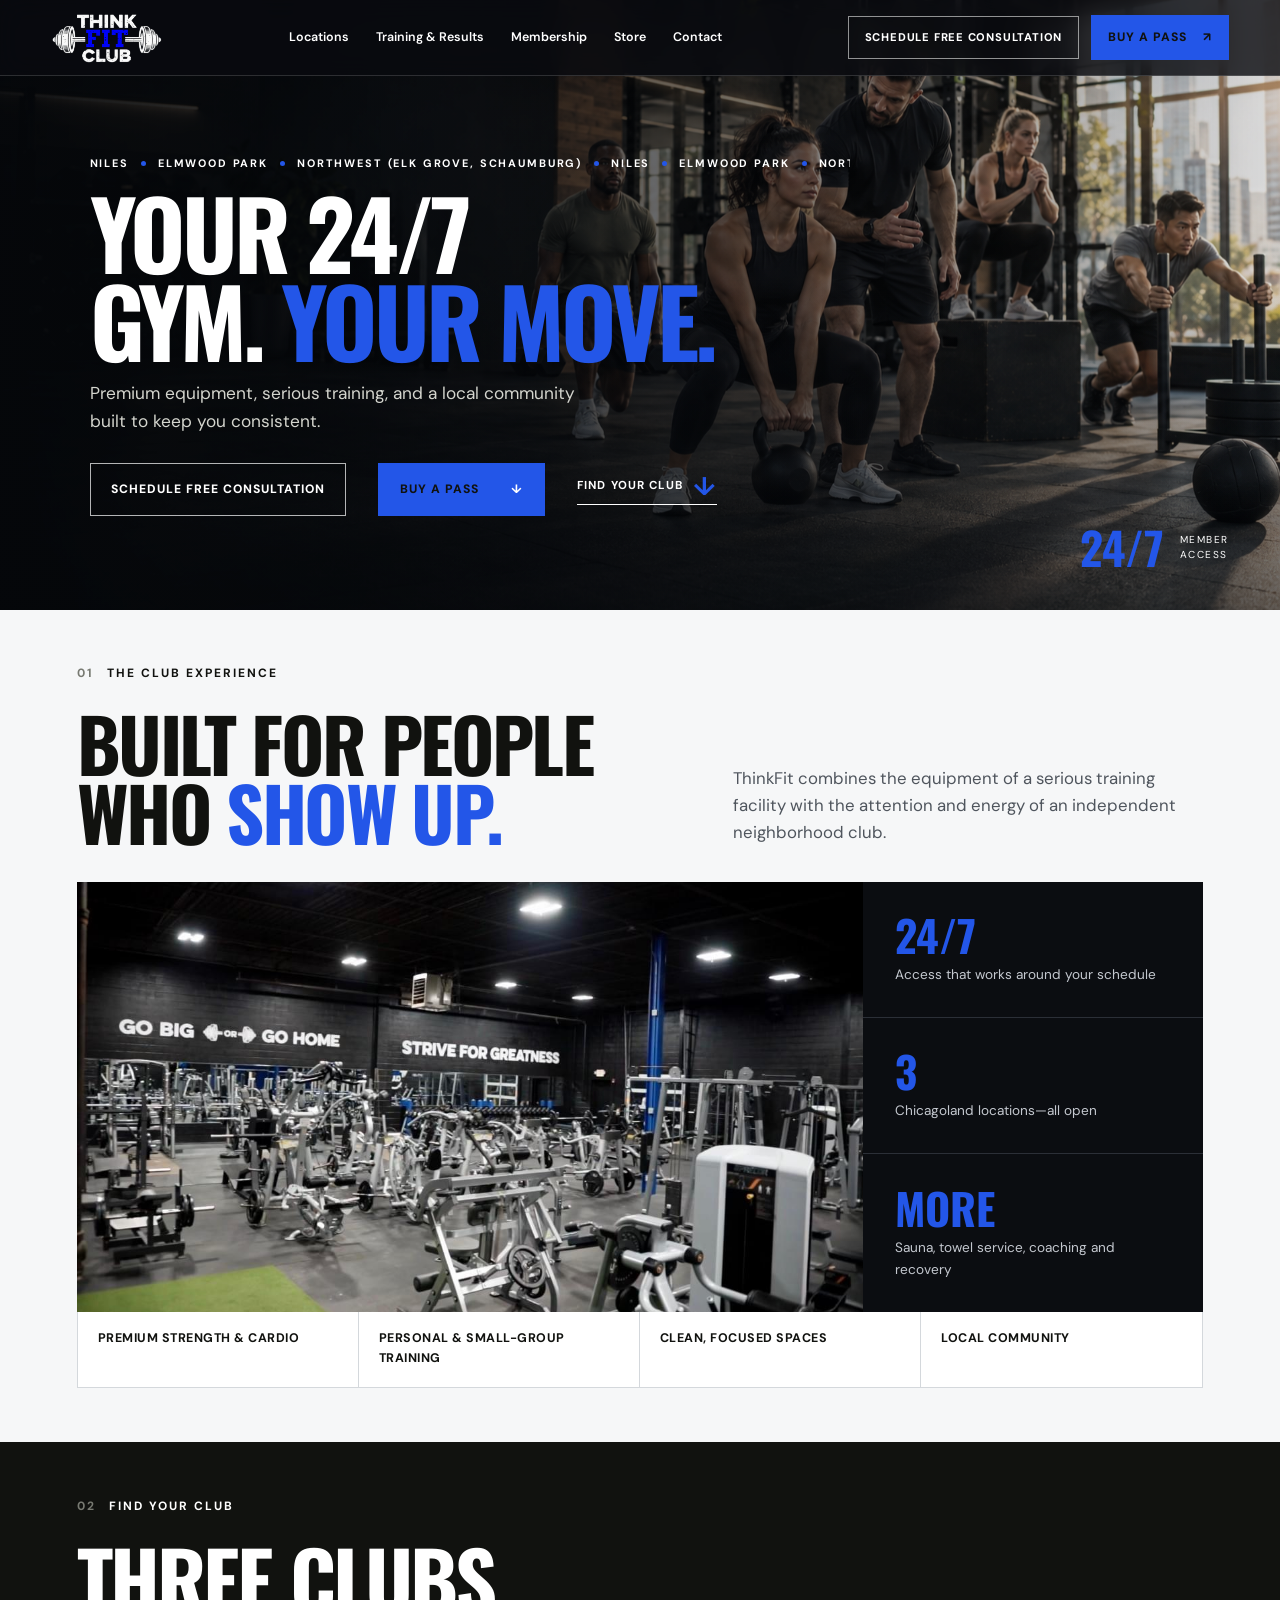
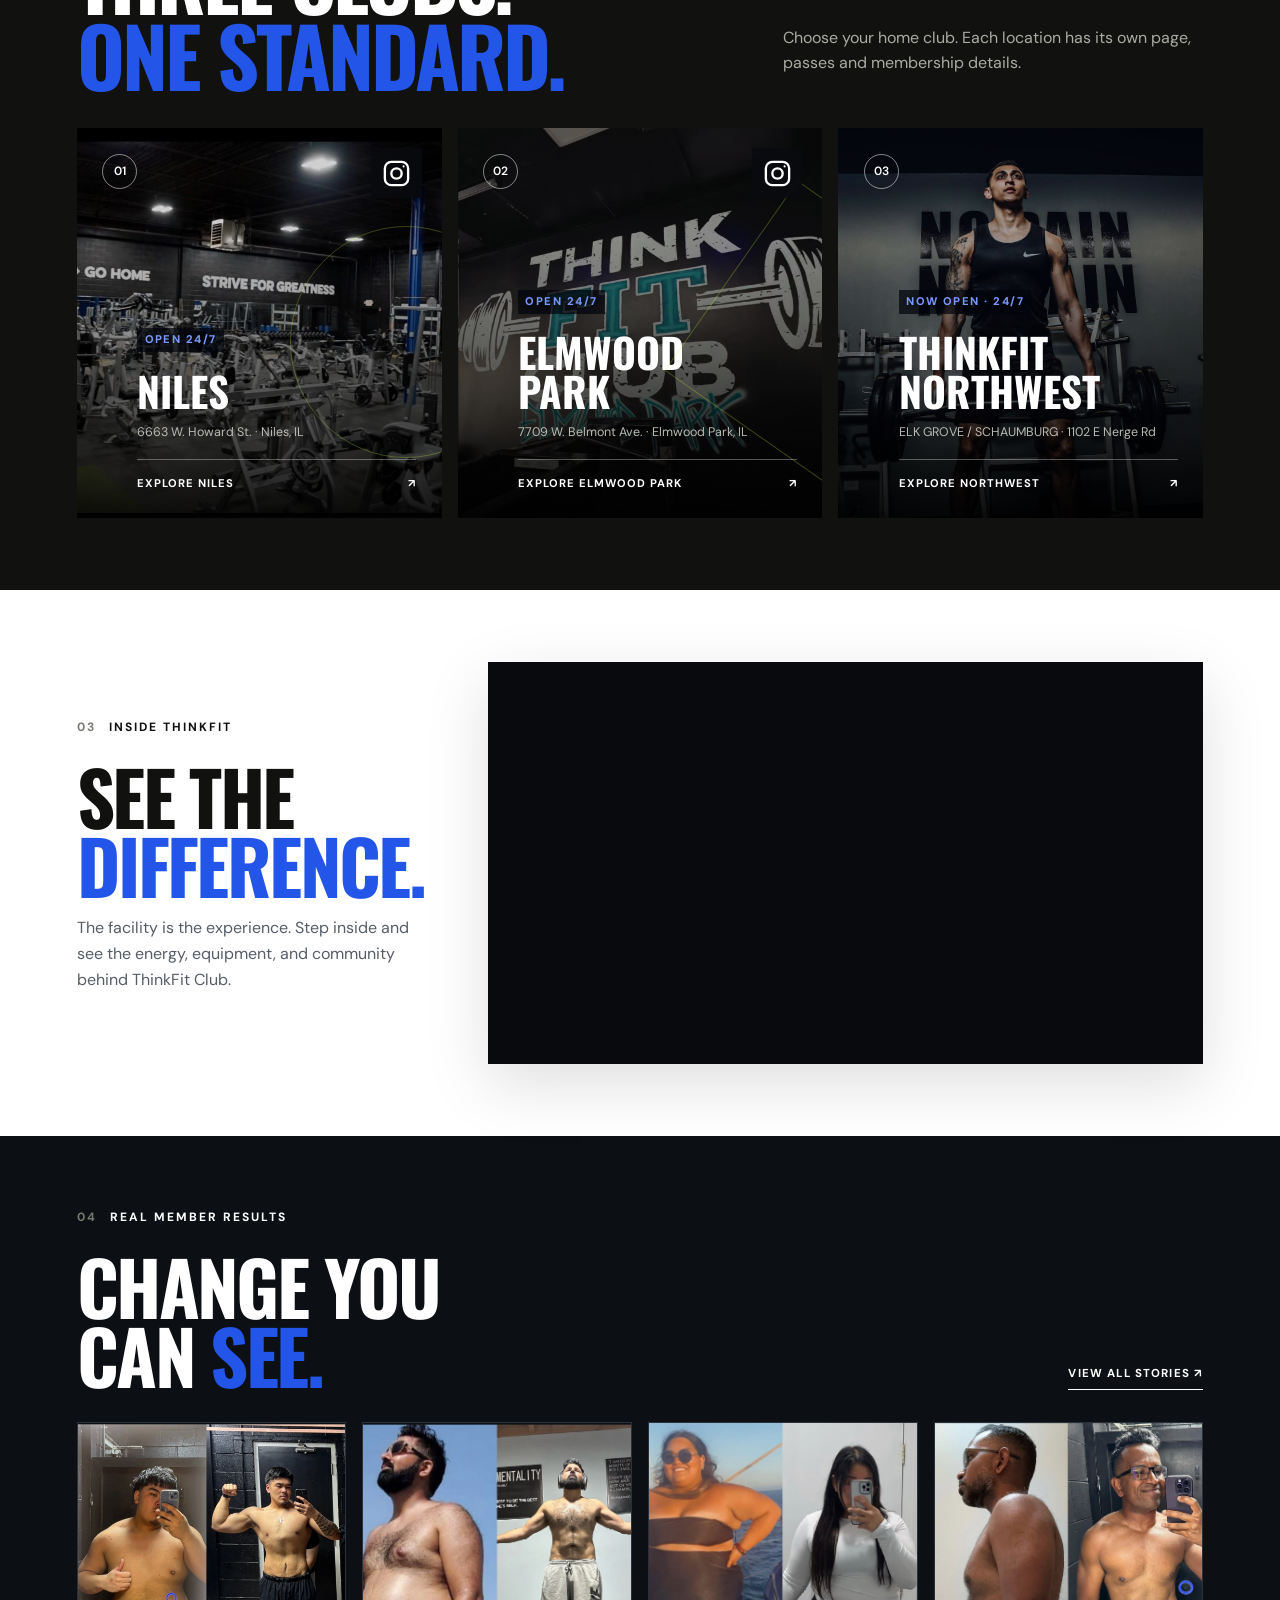
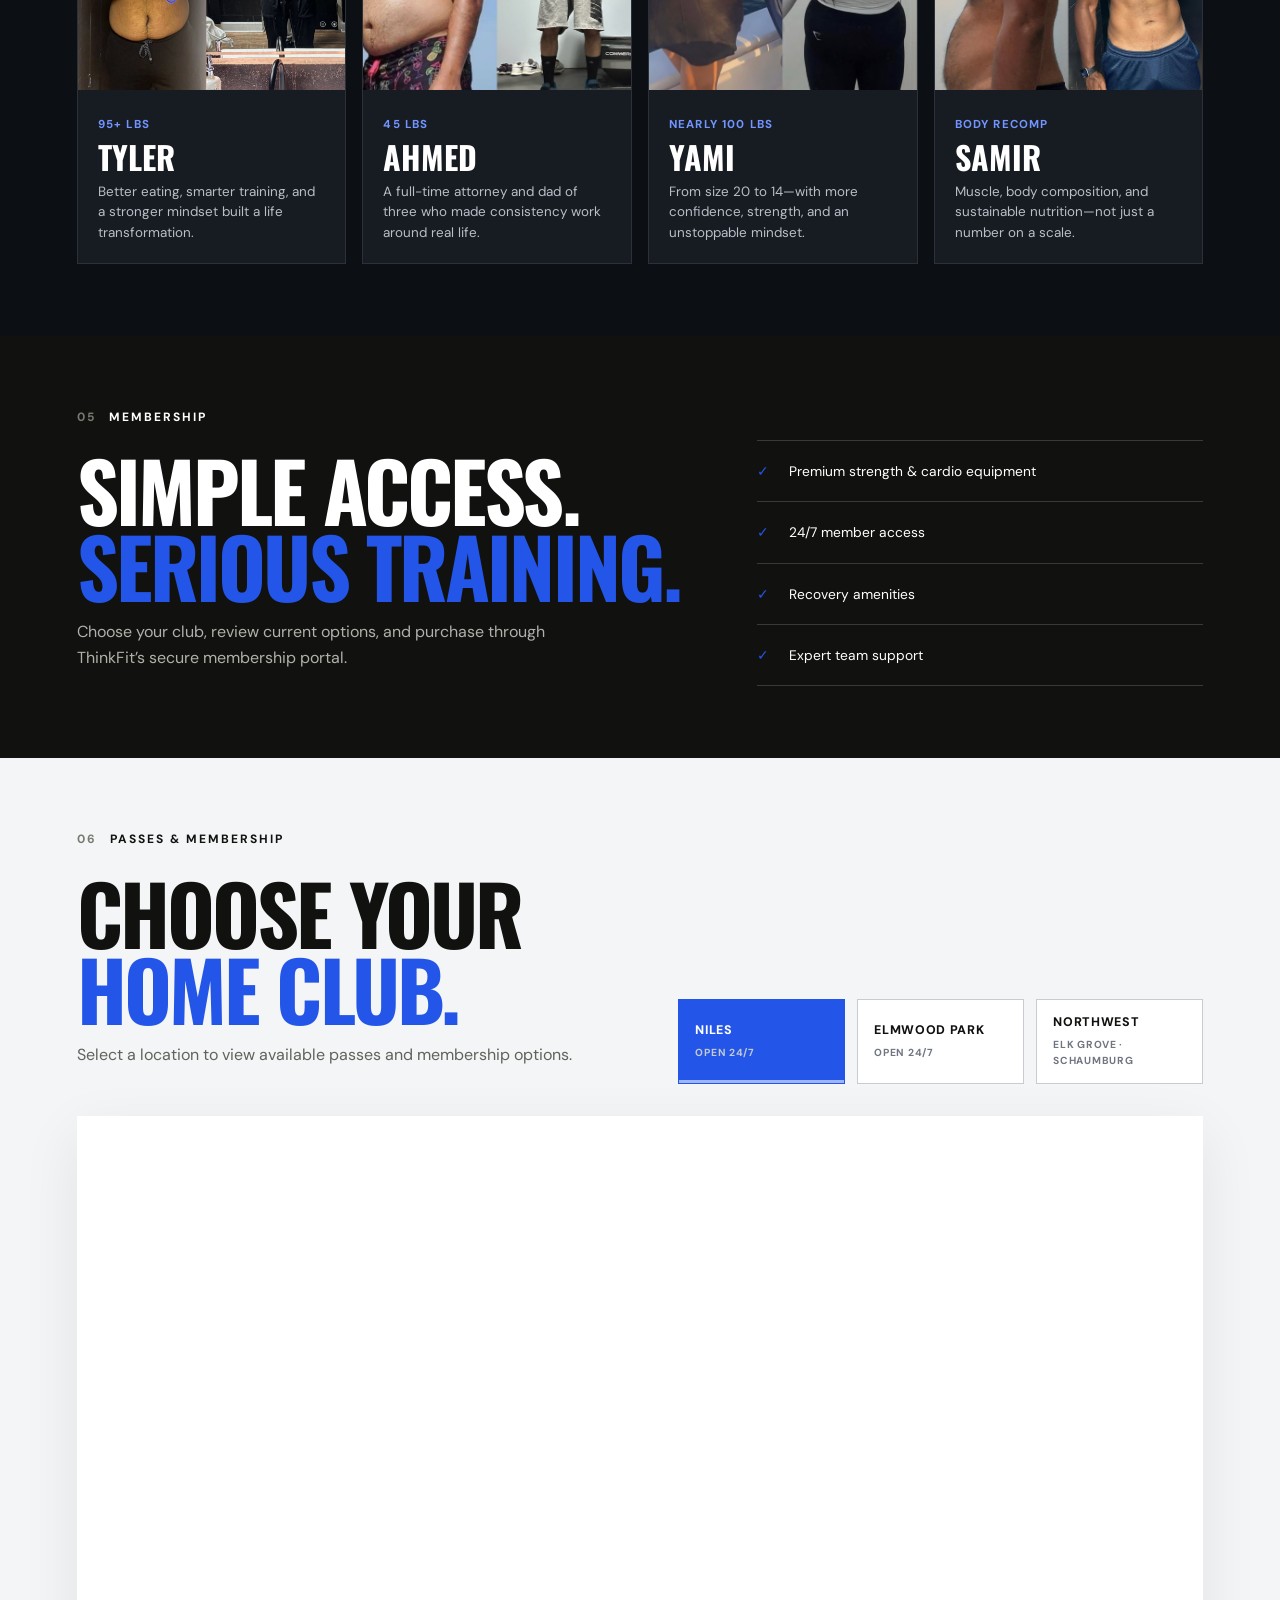
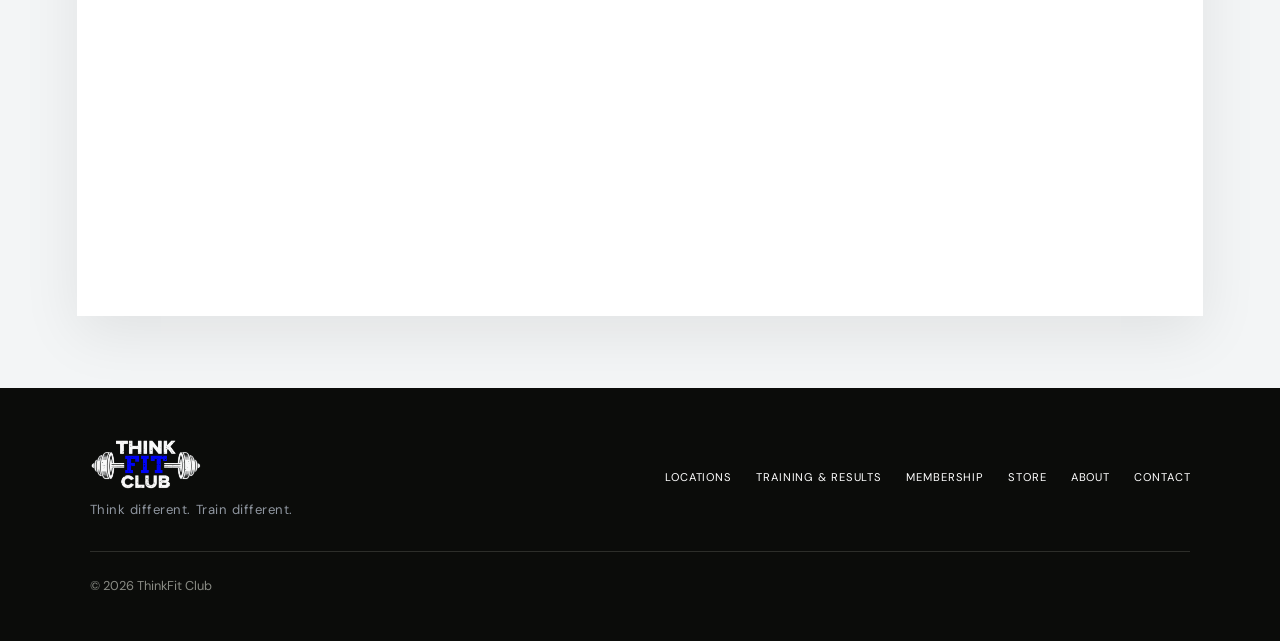
==== commit b0e09bd4: "Tighten Northwest open status label" ====
--- a/index.html
+++ b/index.html
@@ -18,7 +18,7 @@
   <main id="main">
     <section class="hero"><img class="hero-image" src="assets/hero/thinkfit-club-hero.png" alt="Members training with a coach inside ThinkFit Club"><div class="hero-overlay"></div><div class="hero-content"><p class="eyebrow"><span></span> THINKFIT — NILES · ELMWOOD PARK · NORTHWEST</p><h1>YOUR 24/7<br>GYM. <em>YOUR MOVE.</em></h1><p class="hero-copy">Premium equipment, serious training, and a local community built to keep you consistent.</p><div class="hero-actions"><a class="button hero-consult" href="contact/#consultation">Schedule Free Consultation</a><a class="button" href="#join">Buy a pass <span aria-hidden="true">↓</span></a><a class="text-link" href="#locations">Find your club <span aria-hidden="true">↓</span></a></div></div><div class="hero-stat"><strong>24/7</strong><span>MEMBER<br>ACCESS</span></div></section>
     <section class="club-value section-pad" id="experience"><div class="value-heading"><div><div class="section-label"><span>01</span> THE CLUB EXPERIENCE</div><h2>BUILT FOR PEOPLE<br>WHO <em>SHOW UP.</em></h2></div><p>ThinkFit combines the equipment of a serious training facility with the attention and energy of an independent neighborhood club.</p></div><div class="value-visual"><img src="assets/locations/current-site/gym-03.jpeg" alt="Premium strength equipment at ThinkFit Club"><div class="value-points"><article><strong>24/7</strong><span>Access that works around your schedule</span></article><article><strong>3</strong><span>Chicagoland locations—two open, one coming soon</span></article><article><strong>MORE</strong><span>Sauna, towel service, coaching and recovery</span></article></div></div><div class="benefit-row"><span>Premium strength &amp; cardio</span><span>Personal &amp; small-group training</span><span>Clean, focused spaces</span><span>Local community</span></div></section>
-<section class="locations section-pad" id="locations"><div class="section-heading"><div><div class="section-label light"><span>02</span> FIND YOUR CLUB</div><h2>THREE CLUBS.<br><em>ONE STANDARD.</em></h2></div><p>Choose your home club. Each location has its own page, passes and membership details.</p></div><div class="location-grid"><a class="location-card niles" href="locations/niles/"><span class="club-number">01</span><div><p>OPEN 24/7</p><h3>NILES</h3><span>6663 W. Howard St. · Niles, IL</span><b>Explore Niles <i>↗</i></b></div></a><a class="location-card elmwood" href="locations/elmwood-park/"><span class="club-number">02</span><div><p>OPEN 24/7</p><h3>ELMWOOD<br>PARK</h3><span>7709 W. Belmont Ave. · Elmwood Park, IL</span><b>Explore Elmwood Park <i>↗</i></b></div></a><a class="location-card northwest upcoming" href="locations/elk-grove-village/"><span class="club-number">03</span><div><p>NOW OPEN · OPEN 24/7 · ELK GROVE / SCHAUMBURG</p><h3>THINKFIT<br>NORTHWEST</h3><span>1102 E Nerge Rd · Elk Grove Village, IL</span><b>Explore Northwest <i>↗</i></b></div></a></div></section>
+<section class="locations section-pad" id="locations"><div class="section-heading"><div><div class="section-label light"><span>02</span> FIND YOUR CLUB</div><h2>THREE CLUBS.<br><em>ONE STANDARD.</em></h2></div><p>Choose your home club. Each location has its own page, passes and membership details.</p></div><div class="location-grid"><a class="location-card niles" href="locations/niles/"><span class="club-number">01</span><div><p>OPEN 24/7</p><h3>NILES</h3><span>6663 W. Howard St. · Niles, IL</span><b>Explore Niles <i>↗</i></b></div></a><a class="location-card elmwood" href="locations/elmwood-park/"><span class="club-number">02</span><div><p>OPEN 24/7</p><h3>ELMWOOD<br>PARK</h3><span>7709 W. Belmont Ave. · Elmwood Park, IL</span><b>Explore Elmwood Park <i>↗</i></b></div></a><a class="location-card northwest upcoming" href="locations/elk-grove-village/"><span class="club-number">03</span><div><p>NOW OPEN · 24/7</p><h3>THINKFIT<br>NORTHWEST</h3><span>ELK GROVE / SCHAUMBURG · 1102 E Nerge Rd</span><b>Explore Northwest <i>↗</i></b></div></a></div></section>
     <section class="club-film section-pad"><div class="film-copy"><div class="section-label"><span>03</span> INSIDE THINKFIT</div><h2>SEE THE<br><em>DIFFERENCE.</em></h2><p>The facility is the experience. Step inside and see the energy, equipment, and community behind ThinkFit Club.</p></div><div class="video-shell"><iframe src="https://www.youtube-nocookie.com/embed/oqUgqv28ZaQ" title="Inside ThinkFit Club" loading="lazy" allow="accelerometer; autoplay; clipboard-write; encrypted-media; gyroscope; picture-in-picture; web-share" allowfullscreen></iframe></div></section>
     <section class="stories section-pad" id="stories"><div class="story-heading"><div><div class="section-label light"><span>04</span> REAL MEMBER RESULTS</div><h2>CHANGE YOU<br>CAN <em>SEE.</em></h2></div><a class="text-link" href="results/">View all stories ↗</a></div><div class="story-grid"><article class="story-card"><div class="story-photo"><img src="assets/testimonials/tyler.jpg" alt="Tyler before and after his 95-pound transformation" loading="lazy"></div><div><strong>95+ LBS</strong><h3>TYLER</h3><p>Better eating, smarter training, and a stronger mindset built a life transformation.</p></div></article><article class="story-card"><div class="story-photo"><img src="assets/testimonials/ahmed.jpg" alt="Ahmed before and after his 45-pound transformation" loading="lazy"></div><div><strong>45 LBS</strong><h3>AHMED</h3><p>A full-time attorney and dad of three who made consistency work around real life.</p></div></article><article class="story-card"><div class="story-photo"><img src="assets/testimonials/yami.jpg" alt="Yami before and after her nearly 100-pound transformation" loading="lazy"></div><div><strong>NEARLY 100 LBS</strong><h3>YAMI</h3><p>From size 20 to 14—with more confidence, strength, and an unstoppable mindset.</p></div></article><article class="story-card"><div class="story-photo"><img src="assets/testimonials/samir.jpg" alt="Samir before and after his body recomposition" loading="lazy"></div><div><strong>BODY RECOMP</strong><h3>SAMIR</h3><p>Muscle, body composition, and sustainable nutrition—not just a number on a scale.</p></div></article></div></section>
     <section class="membership section-pad" id="membership"><div><div class="section-label light"><span>05</span> MEMBERSHIP</div><h2>SIMPLE ACCESS.<br><em>SERIOUS TRAINING.</em></h2><p>Choose your club, review current options, and purchase through ThinkFit’s secure membership portal.</p></div><ul><li><span>✓</span> Premium strength &amp; cardio equipment</li><li><span>✓</span> 24/7 member access</li><li><span>✓</span> Recovery amenities</li><li><span>✓</span> Expert team support</li></ul></section>
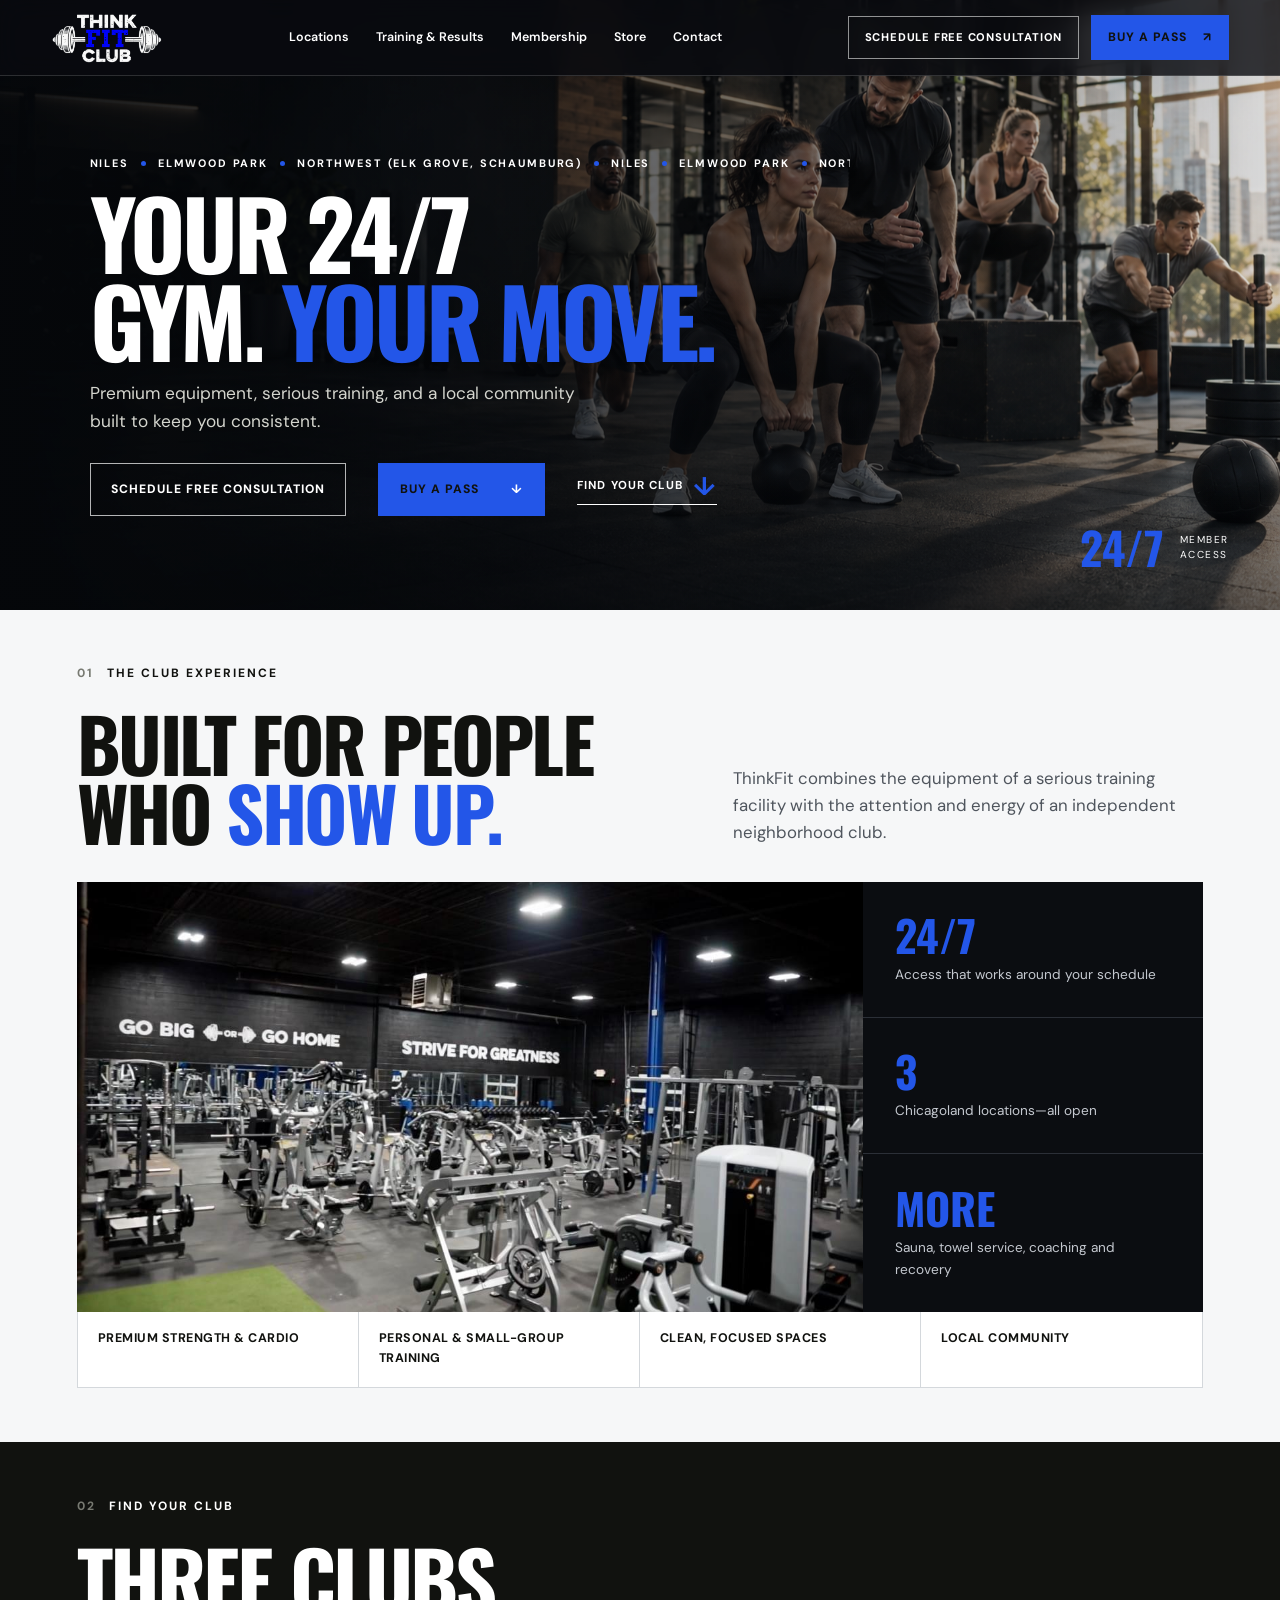
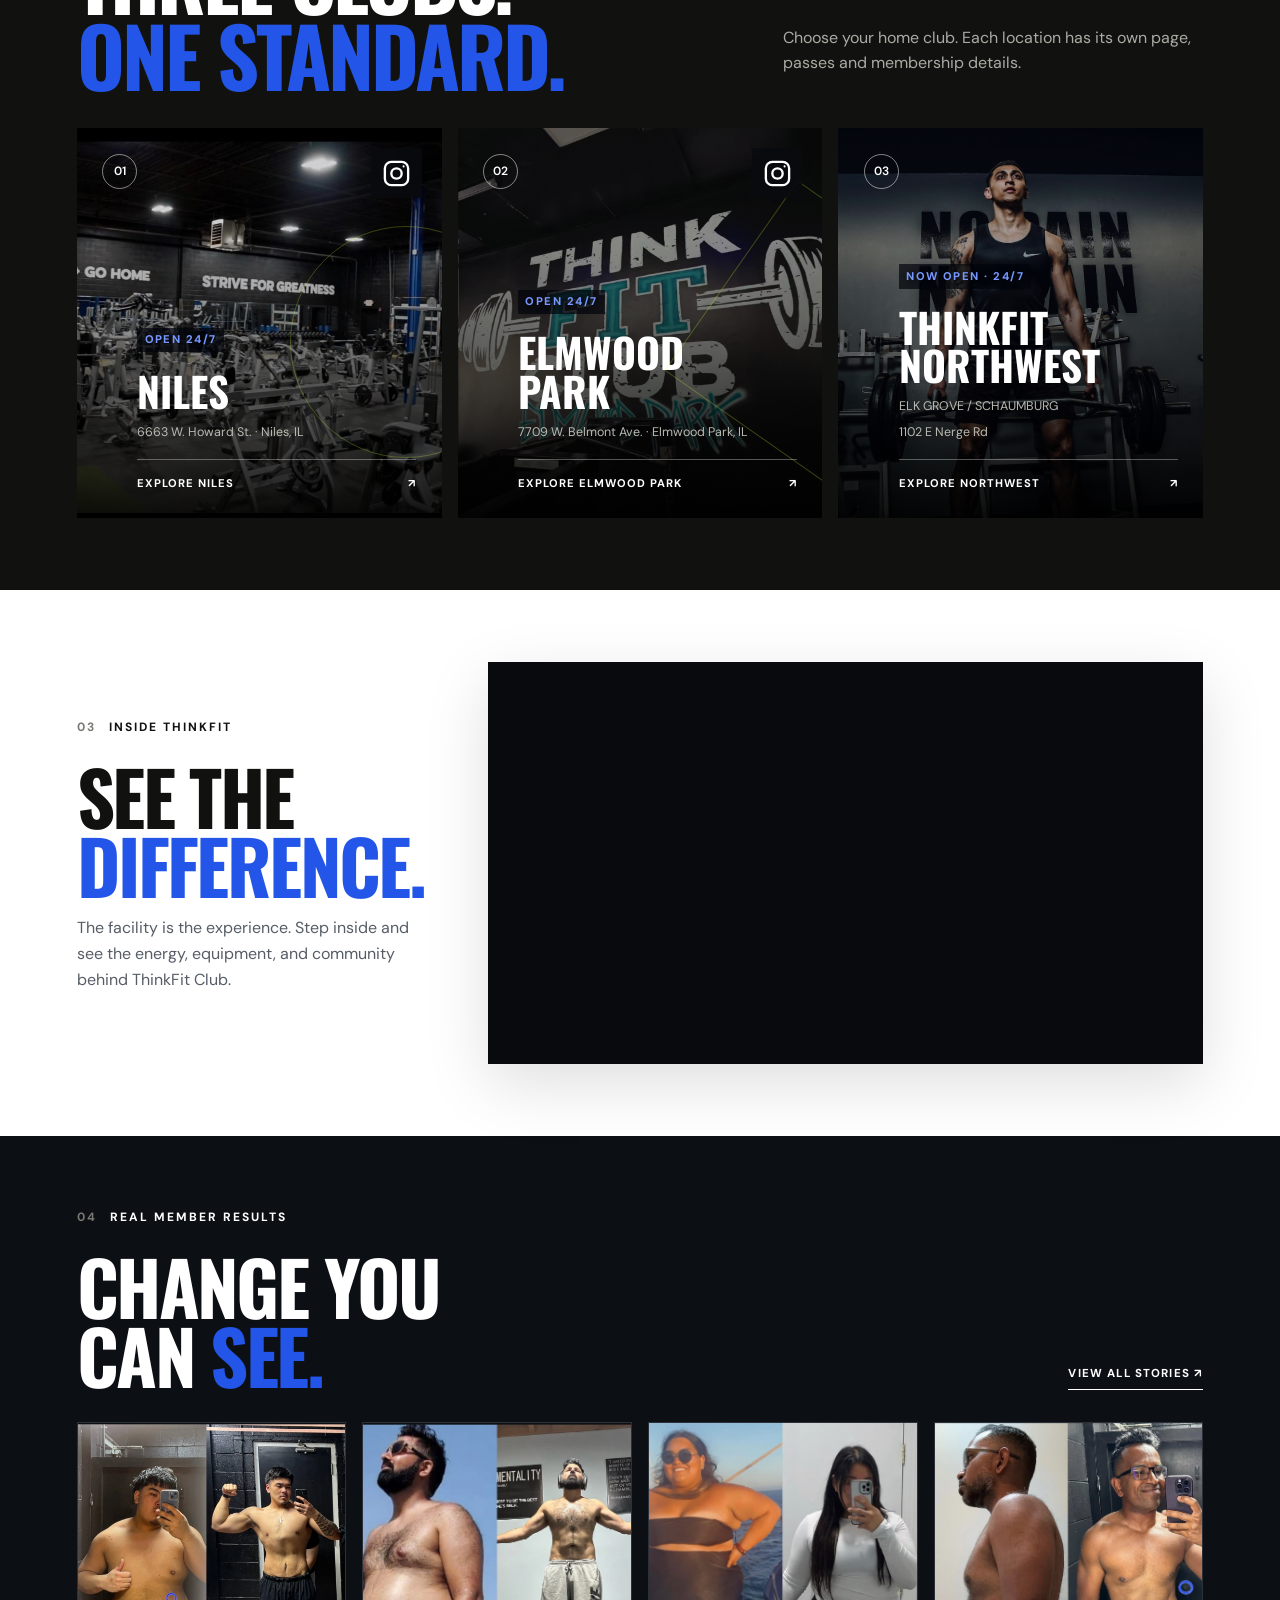
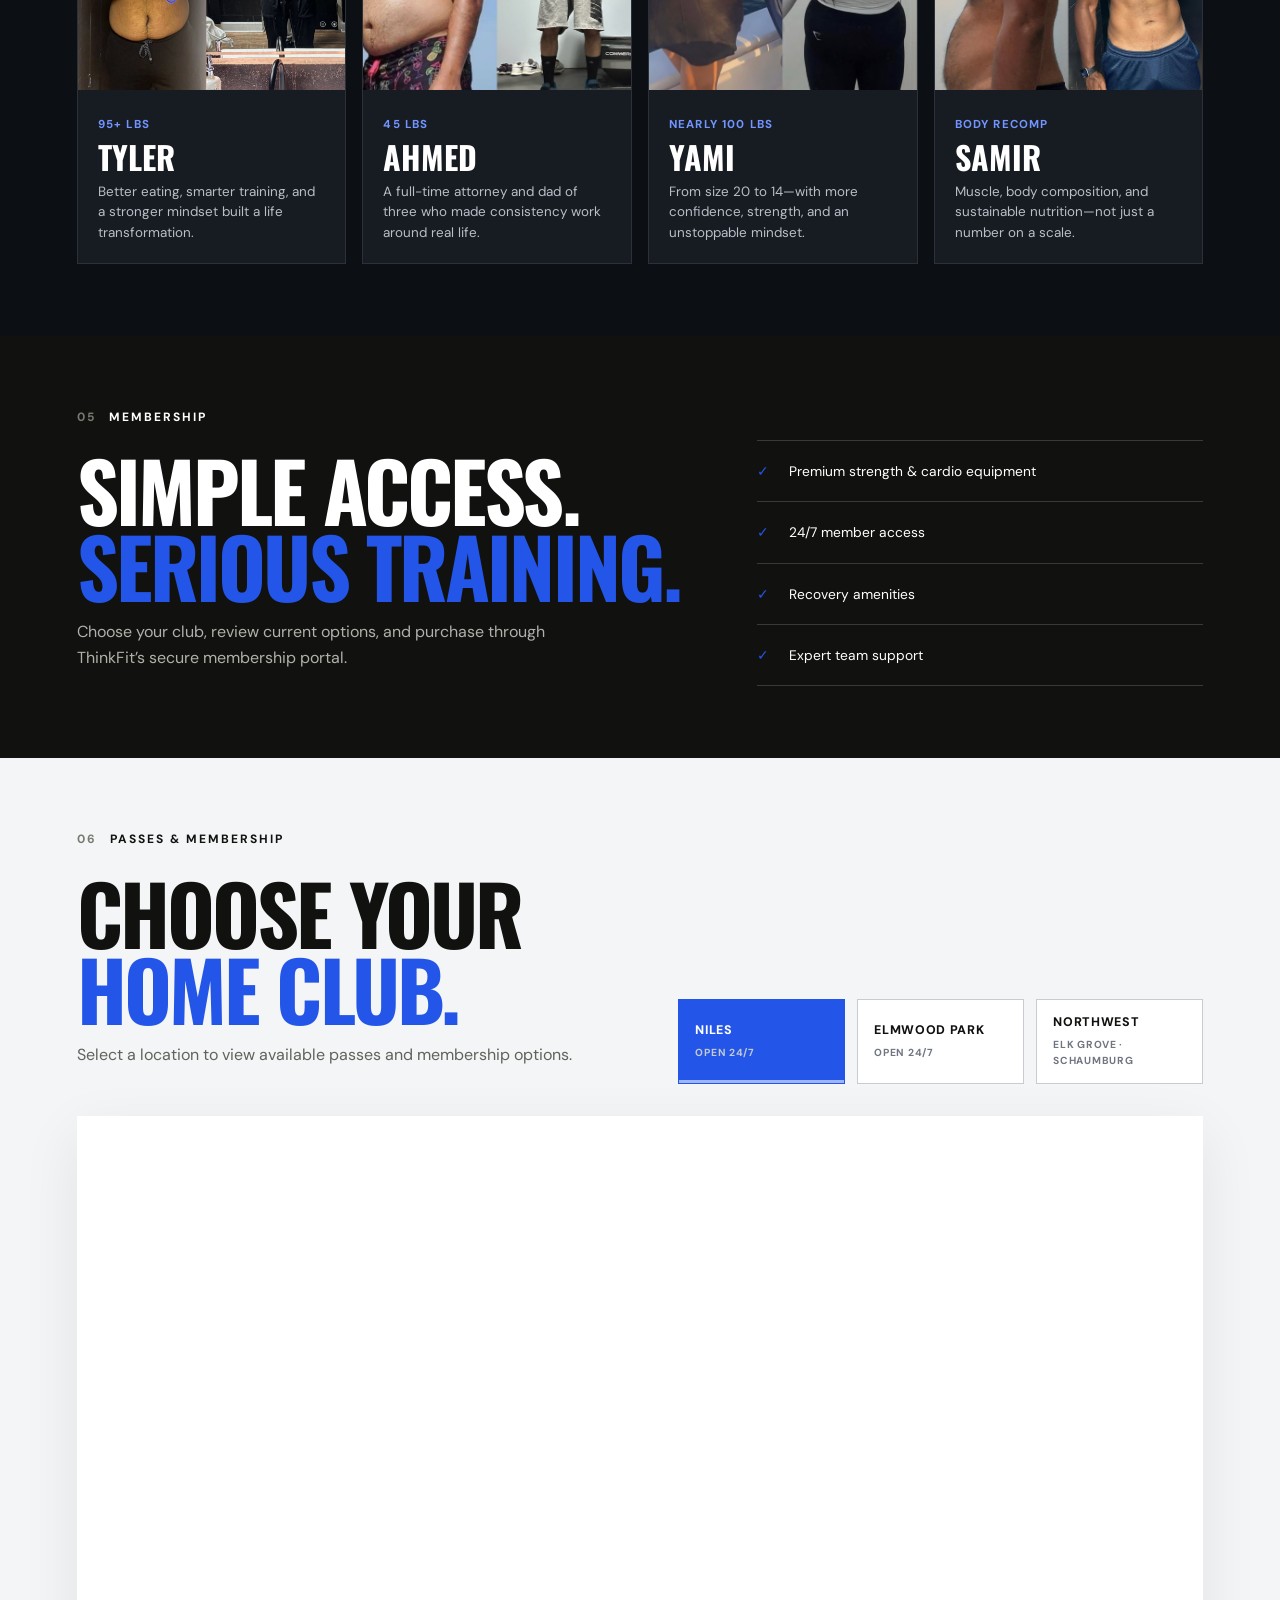
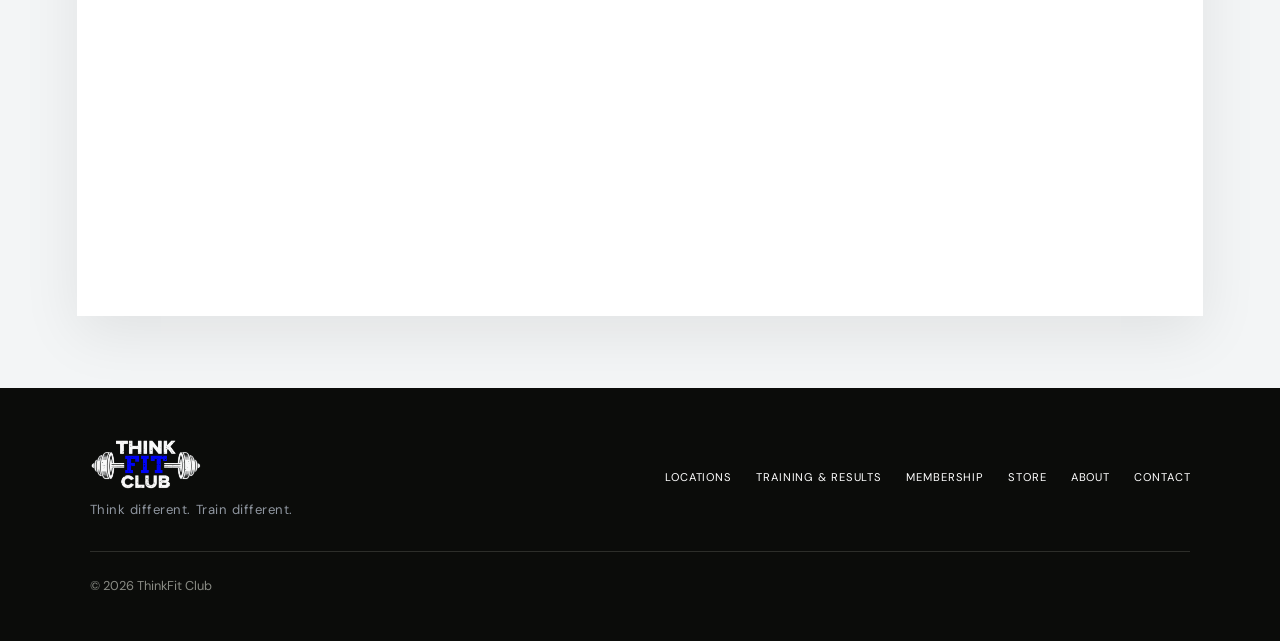
==== commit 759dd21d: "Align location membership embeds and Northwest address" ====
--- a/index.html
+++ b/index.html
@@ -18,7 +18,7 @@
   <main id="main">
     <section class="hero"><img class="hero-image" src="assets/hero/thinkfit-club-hero.png" alt="Members training with a coach inside ThinkFit Club"><div class="hero-overlay"></div><div class="hero-content"><p class="eyebrow"><span></span> THINKFIT — NILES · ELMWOOD PARK · NORTHWEST</p><h1>YOUR 24/7<br>GYM. <em>YOUR MOVE.</em></h1><p class="hero-copy">Premium equipment, serious training, and a local community built to keep you consistent.</p><div class="hero-actions"><a class="button hero-consult" href="contact/#consultation">Schedule Free Consultation</a><a class="button" href="#join">Buy a pass <span aria-hidden="true">↓</span></a><a class="text-link" href="#locations">Find your club <span aria-hidden="true">↓</span></a></div></div><div class="hero-stat"><strong>24/7</strong><span>MEMBER<br>ACCESS</span></div></section>
     <section class="club-value section-pad" id="experience"><div class="value-heading"><div><div class="section-label"><span>01</span> THE CLUB EXPERIENCE</div><h2>BUILT FOR PEOPLE<br>WHO <em>SHOW UP.</em></h2></div><p>ThinkFit combines the equipment of a serious training facility with the attention and energy of an independent neighborhood club.</p></div><div class="value-visual"><img src="assets/locations/current-site/gym-03.jpeg" alt="Premium strength equipment at ThinkFit Club"><div class="value-points"><article><strong>24/7</strong><span>Access that works around your schedule</span></article><article><strong>3</strong><span>Chicagoland locations—two open, one coming soon</span></article><article><strong>MORE</strong><span>Sauna, towel service, coaching and recovery</span></article></div></div><div class="benefit-row"><span>Premium strength &amp; cardio</span><span>Personal &amp; small-group training</span><span>Clean, focused spaces</span><span>Local community</span></div></section>
-<section class="locations section-pad" id="locations"><div class="section-heading"><div><div class="section-label light"><span>02</span> FIND YOUR CLUB</div><h2>THREE CLUBS.<br><em>ONE STANDARD.</em></h2></div><p>Choose your home club. Each location has its own page, passes and membership details.</p></div><div class="location-grid"><a class="location-card niles" href="locations/niles/"><span class="club-number">01</span><div><p>OPEN 24/7</p><h3>NILES</h3><span>6663 W. Howard St. · Niles, IL</span><b>Explore Niles <i>↗</i></b></div></a><a class="location-card elmwood" href="locations/elmwood-park/"><span class="club-number">02</span><div><p>OPEN 24/7</p><h3>ELMWOOD<br>PARK</h3><span>7709 W. Belmont Ave. · Elmwood Park, IL</span><b>Explore Elmwood Park <i>↗</i></b></div></a><a class="location-card northwest upcoming" href="locations/elk-grove-village/"><span class="club-number">03</span><div><p>NOW OPEN · 24/7</p><h3>THINKFIT<br>NORTHWEST</h3><span>ELK GROVE / SCHAUMBURG · 1102 E Nerge Rd</span><b>Explore Northwest <i>↗</i></b></div></a></div></section>
+<section class="locations section-pad" id="locations"><div class="section-heading"><div><div class="section-label light"><span>02</span> FIND YOUR CLUB</div><h2>THREE CLUBS.<br><em>ONE STANDARD.</em></h2></div><p>Choose your home club. Each location has its own page, passes and membership details.</p></div><div class="location-grid"><a class="location-card niles" href="locations/niles/"><span class="club-number">01</span><div><p>OPEN 24/7</p><h3>NILES</h3><span>6663 W. Howard St. · Niles, IL</span><b>Explore Niles <i>↗</i></b></div></a><a class="location-card elmwood" href="locations/elmwood-park/"><span class="club-number">02</span><div><p>OPEN 24/7</p><h3>ELMWOOD<br>PARK</h3><span>7709 W. Belmont Ave. · Elmwood Park, IL</span><b>Explore Elmwood Park <i>↗</i></b></div></a><a class="location-card northwest upcoming" href="locations/elk-grove-village/"><span class="club-number">03</span><div><p>NOW OPEN · 24/7</p><h3>THINKFIT<br>NORTHWEST</h3><span>ELK GROVE / SCHAUMBURG<br>1102 E Nerge Rd</span><b>Explore Northwest <i>↗</i></b></div></a></div></section>
     <section class="club-film section-pad"><div class="film-copy"><div class="section-label"><span>03</span> INSIDE THINKFIT</div><h2>SEE THE<br><em>DIFFERENCE.</em></h2><p>The facility is the experience. Step inside and see the energy, equipment, and community behind ThinkFit Club.</p></div><div class="video-shell"><iframe src="https://www.youtube-nocookie.com/embed/oqUgqv28ZaQ" title="Inside ThinkFit Club" loading="lazy" allow="accelerometer; autoplay; clipboard-write; encrypted-media; gyroscope; picture-in-picture; web-share" allowfullscreen></iframe></div></section>
     <section class="stories section-pad" id="stories"><div class="story-heading"><div><div class="section-label light"><span>04</span> REAL MEMBER RESULTS</div><h2>CHANGE YOU<br>CAN <em>SEE.</em></h2></div><a class="text-link" href="results/">View all stories ↗</a></div><div class="story-grid"><article class="story-card"><div class="story-photo"><img src="assets/testimonials/tyler.jpg" alt="Tyler before and after his 95-pound transformation" loading="lazy"></div><div><strong>95+ LBS</strong><h3>TYLER</h3><p>Better eating, smarter training, and a stronger mindset built a life transformation.</p></div></article><article class="story-card"><div class="story-photo"><img src="assets/testimonials/ahmed.jpg" alt="Ahmed before and after his 45-pound transformation" loading="lazy"></div><div><strong>45 LBS</strong><h3>AHMED</h3><p>A full-time attorney and dad of three who made consistency work around real life.</p></div></article><article class="story-card"><div class="story-photo"><img src="assets/testimonials/yami.jpg" alt="Yami before and after her nearly 100-pound transformation" loading="lazy"></div><div><strong>NEARLY 100 LBS</strong><h3>YAMI</h3><p>From size 20 to 14—with more confidence, strength, and an unstoppable mindset.</p></div></article><article class="story-card"><div class="story-photo"><img src="assets/testimonials/samir.jpg" alt="Samir before and after his body recomposition" loading="lazy"></div><div><strong>BODY RECOMP</strong><h3>SAMIR</h3><p>Muscle, body composition, and sustainable nutrition—not just a number on a scale.</p></div></article></div></section>
     <section class="membership section-pad" id="membership"><div><div class="section-label light"><span>05</span> MEMBERSHIP</div><h2>SIMPLE ACCESS.<br><em>SERIOUS TRAINING.</em></h2><p>Choose your club, review current options, and purchase through ThinkFit’s secure membership portal.</p></div><ul><li><span>✓</span> Premium strength &amp; cardio equipment</li><li><span>✓</span> 24/7 member access</li><li><span>✓</span> Recovery amenities</li><li><span>✓</span> Expert team support</li></ul></section>
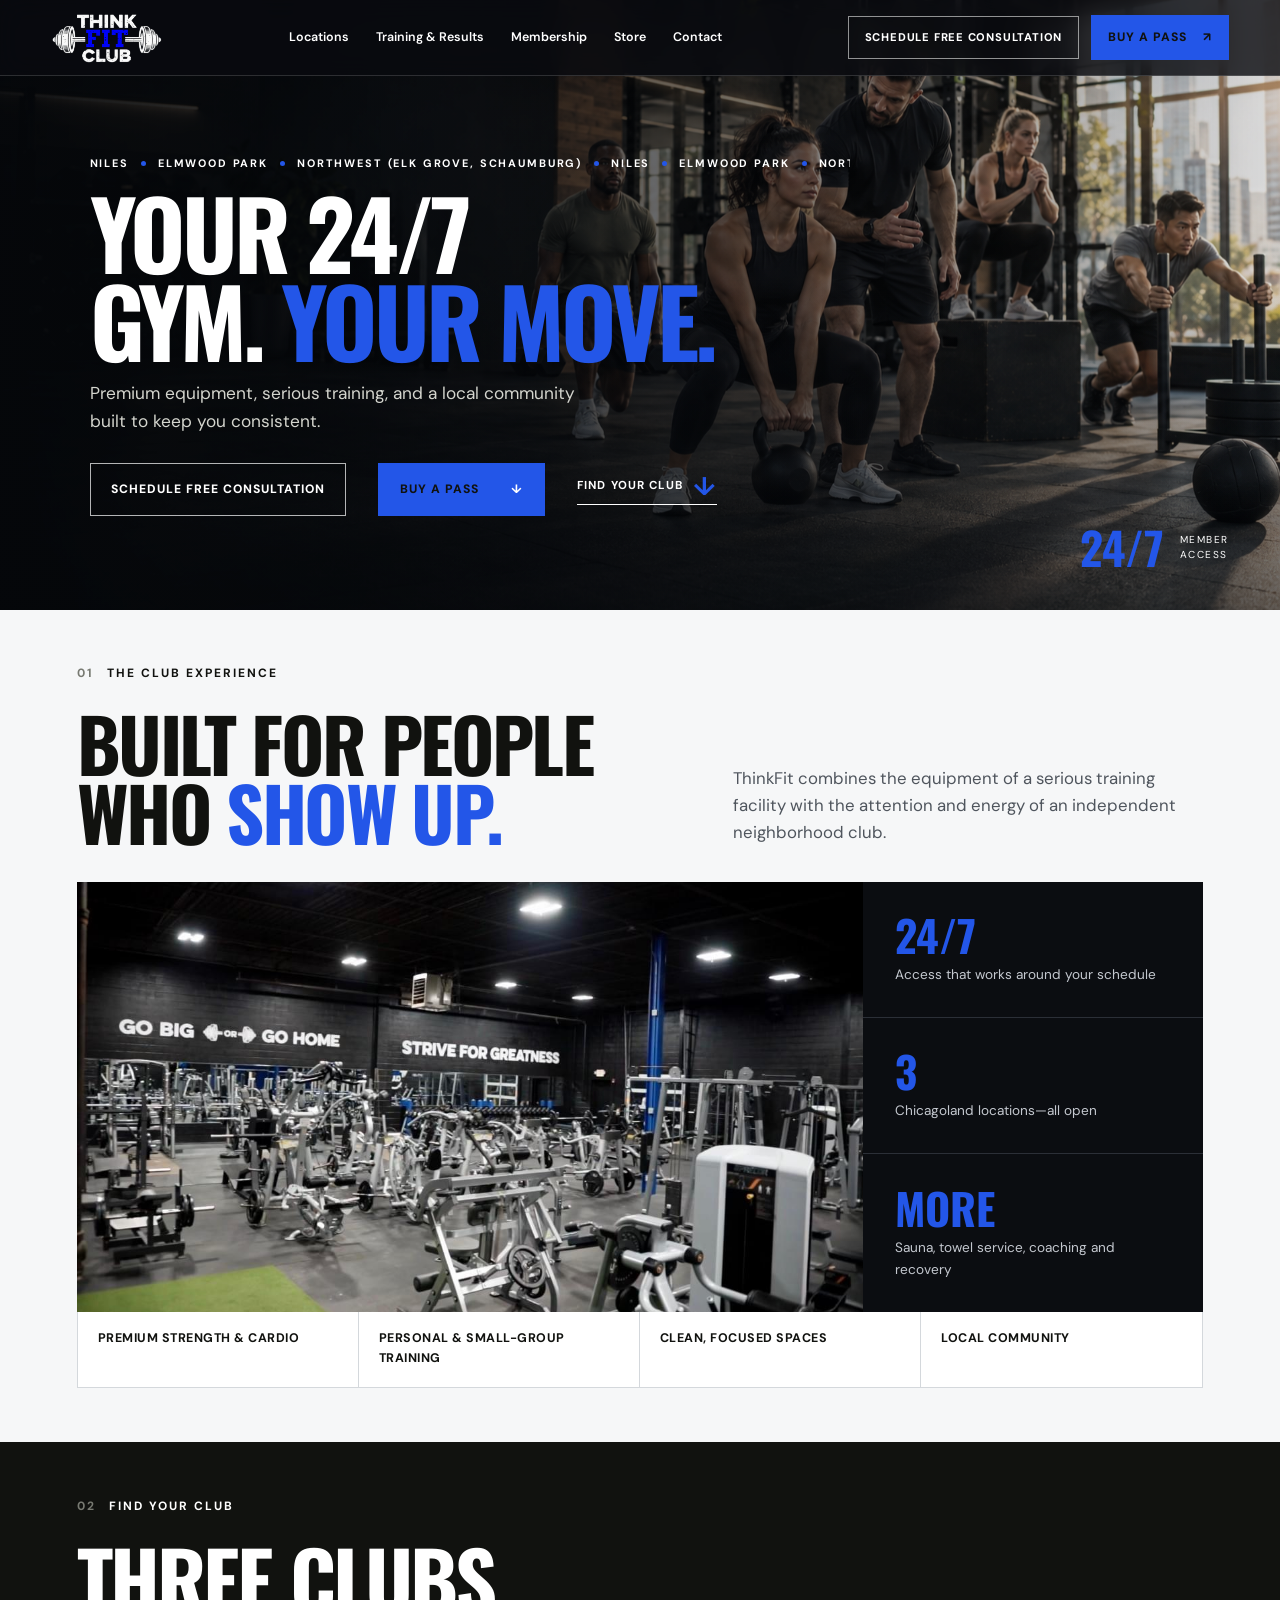
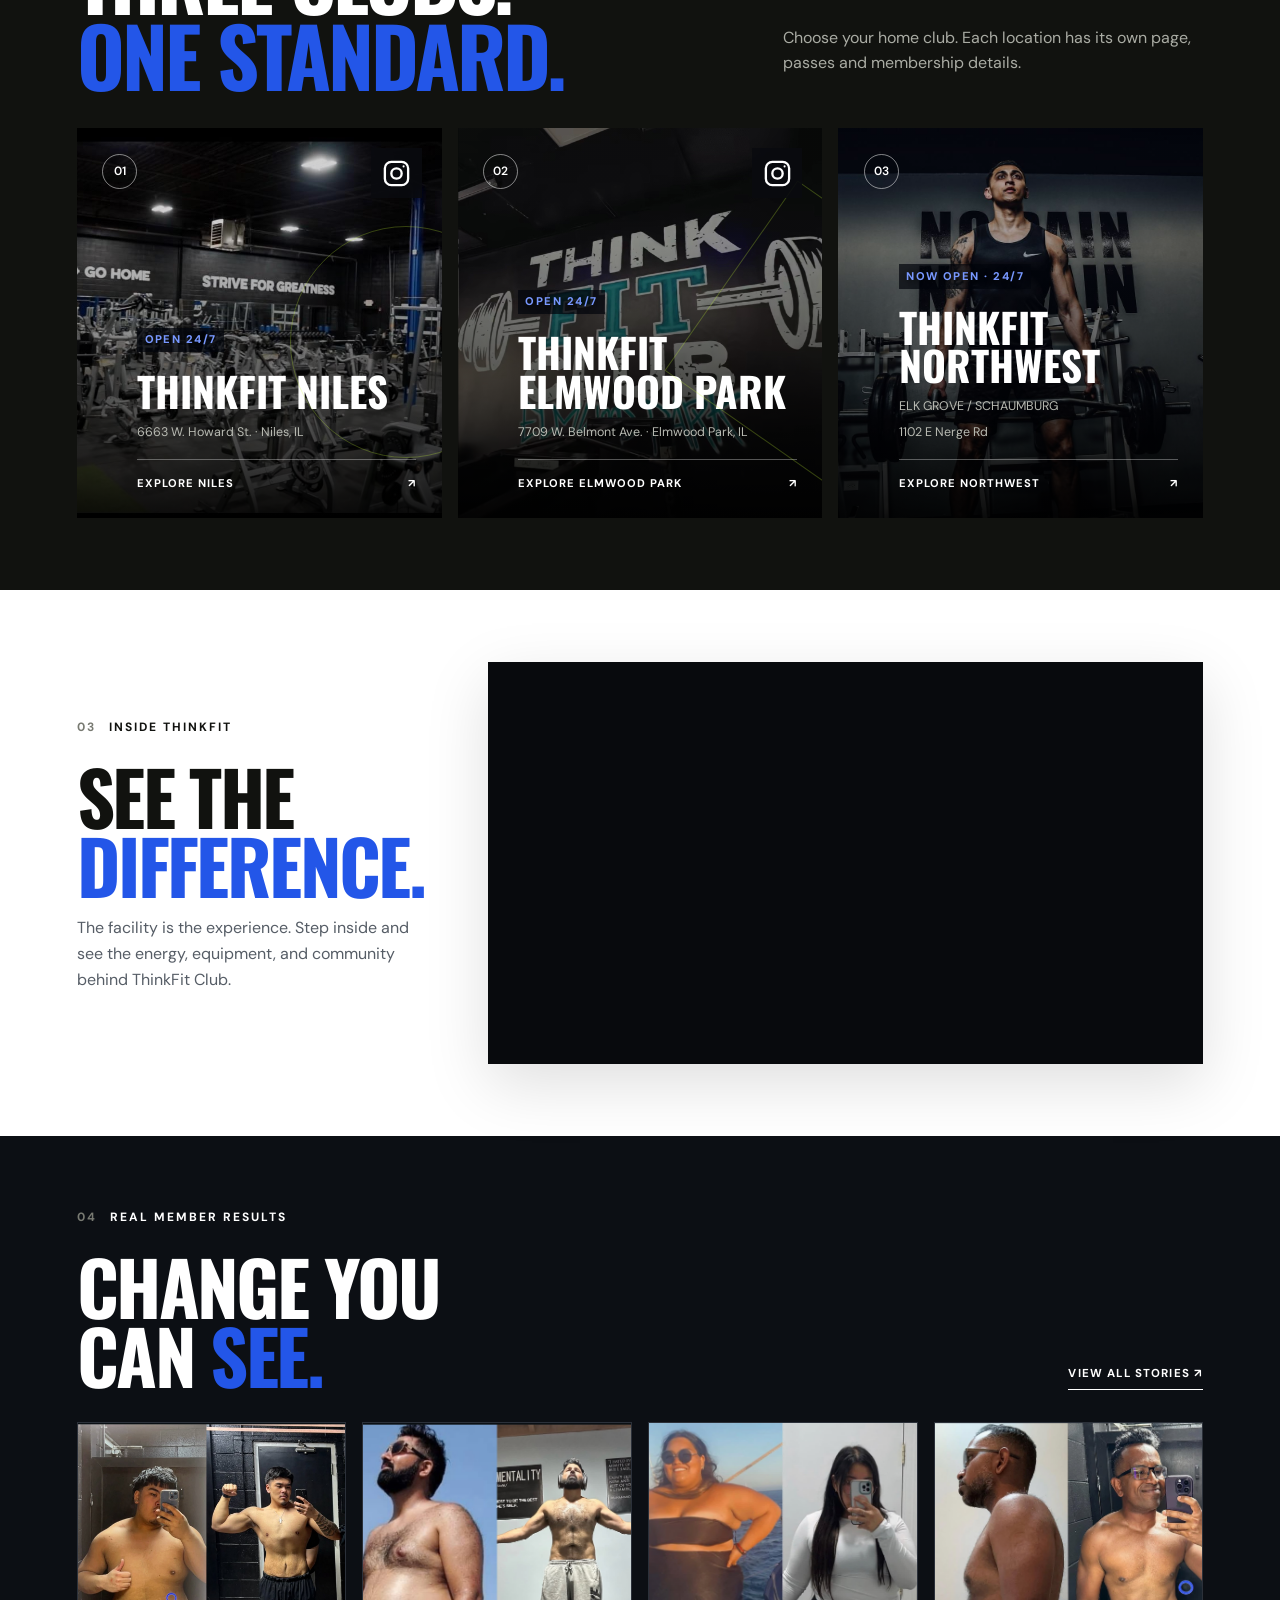
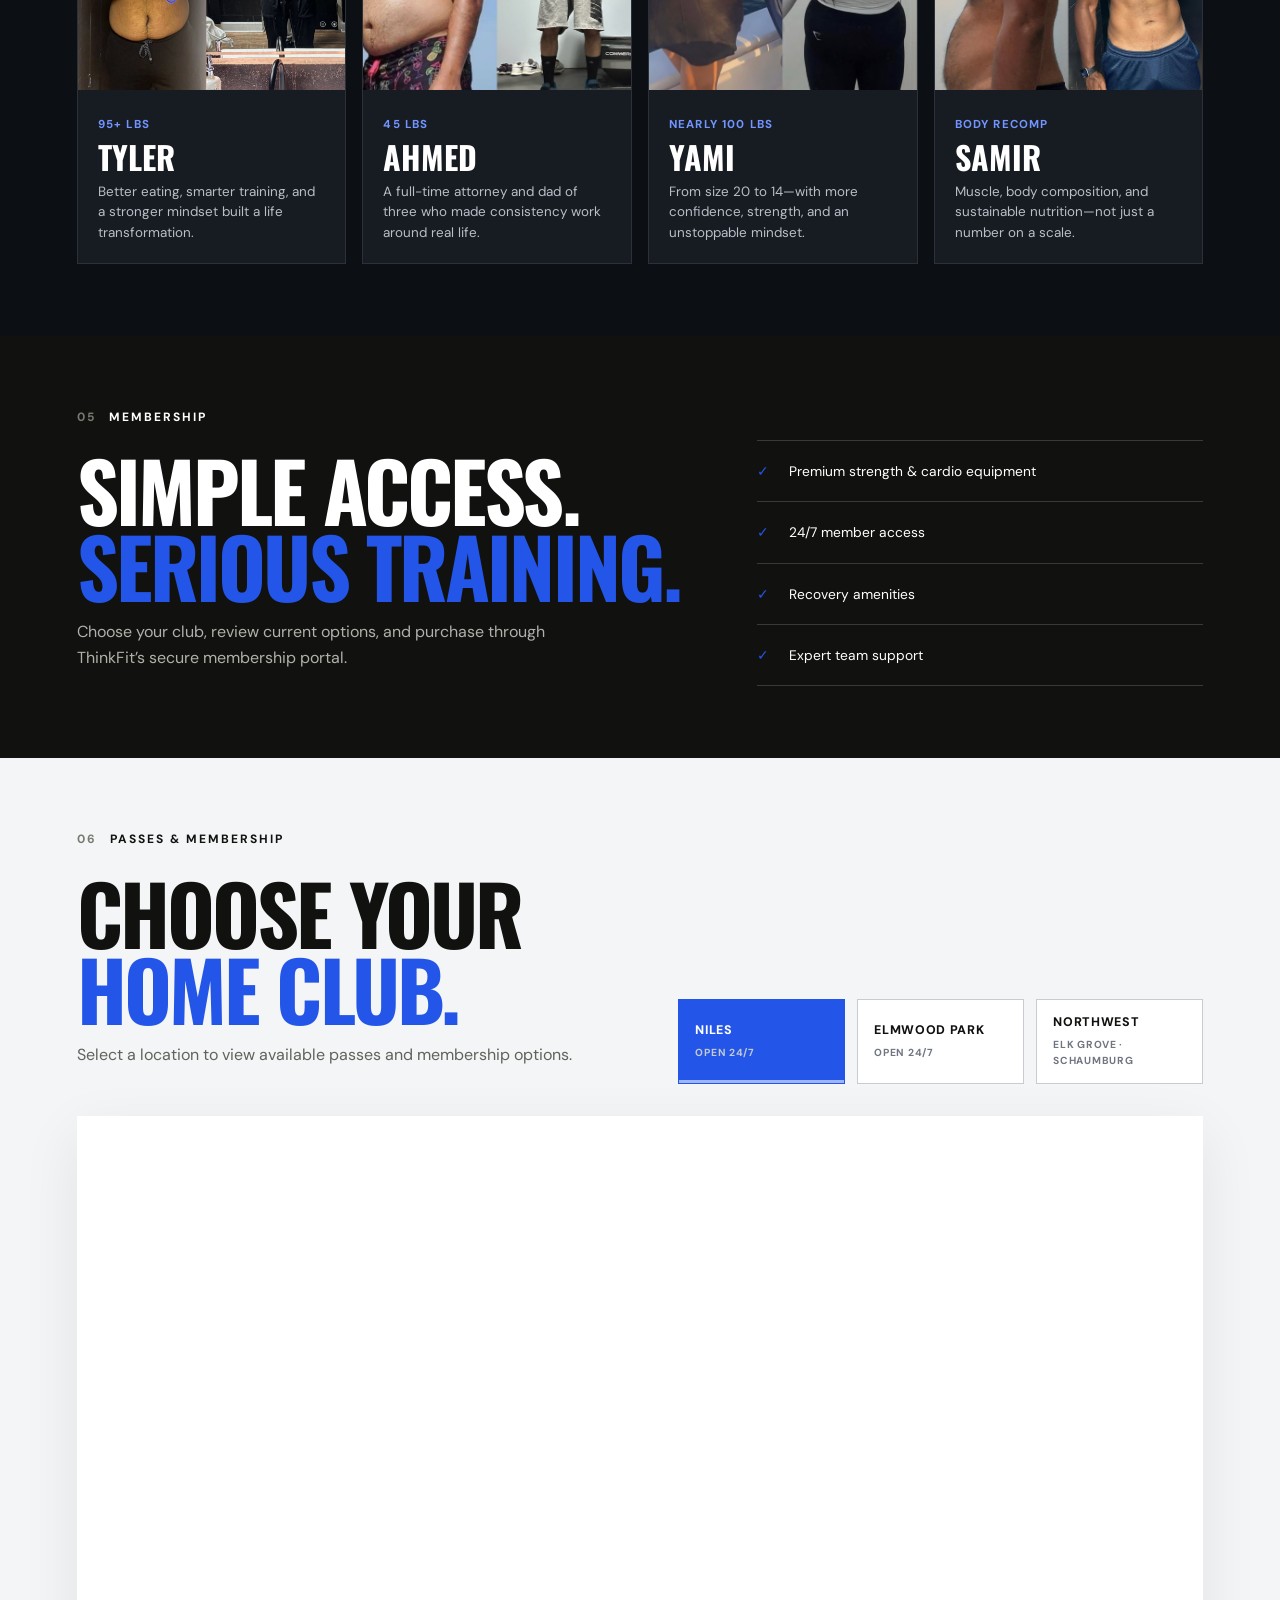
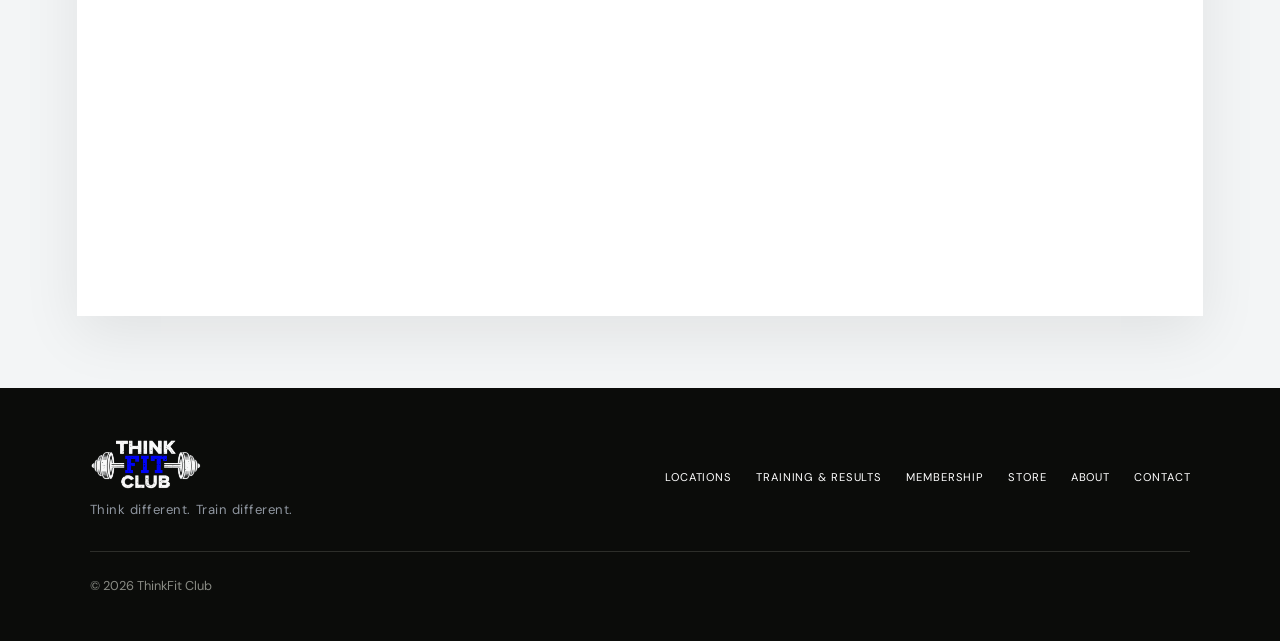
==== commit 50da30cd: "Align home club card names" ====
--- a/index.html
+++ b/index.html
@@ -18,7 +18,7 @@
   <main id="main">
     <section class="hero"><img class="hero-image" src="assets/hero/thinkfit-club-hero.png" alt="Members training with a coach inside ThinkFit Club"><div class="hero-overlay"></div><div class="hero-content"><p class="eyebrow"><span></span> THINKFIT — NILES · ELMWOOD PARK · NORTHWEST</p><h1>YOUR 24/7<br>GYM. <em>YOUR MOVE.</em></h1><p class="hero-copy">Premium equipment, serious training, and a local community built to keep you consistent.</p><div class="hero-actions"><a class="button hero-consult" href="contact/#consultation">Schedule Free Consultation</a><a class="button" href="#join">Buy a pass <span aria-hidden="true">↓</span></a><a class="text-link" href="#locations">Find your club <span aria-hidden="true">↓</span></a></div></div><div class="hero-stat"><strong>24/7</strong><span>MEMBER<br>ACCESS</span></div></section>
     <section class="club-value section-pad" id="experience"><div class="value-heading"><div><div class="section-label"><span>01</span> THE CLUB EXPERIENCE</div><h2>BUILT FOR PEOPLE<br>WHO <em>SHOW UP.</em></h2></div><p>ThinkFit combines the equipment of a serious training facility with the attention and energy of an independent neighborhood club.</p></div><div class="value-visual"><img src="assets/locations/current-site/gym-03.jpeg" alt="Premium strength equipment at ThinkFit Club"><div class="value-points"><article><strong>24/7</strong><span>Access that works around your schedule</span></article><article><strong>3</strong><span>Chicagoland locations—two open, one coming soon</span></article><article><strong>MORE</strong><span>Sauna, towel service, coaching and recovery</span></article></div></div><div class="benefit-row"><span>Premium strength &amp; cardio</span><span>Personal &amp; small-group training</span><span>Clean, focused spaces</span><span>Local community</span></div></section>
-<section class="locations section-pad" id="locations"><div class="section-heading"><div><div class="section-label light"><span>02</span> FIND YOUR CLUB</div><h2>THREE CLUBS.<br><em>ONE STANDARD.</em></h2></div><p>Choose your home club. Each location has its own page, passes and membership details.</p></div><div class="location-grid"><a class="location-card niles" href="locations/niles/"><span class="club-number">01</span><div><p>OPEN 24/7</p><h3>NILES</h3><span>6663 W. Howard St. · Niles, IL</span><b>Explore Niles <i>↗</i></b></div></a><a class="location-card elmwood" href="locations/elmwood-park/"><span class="club-number">02</span><div><p>OPEN 24/7</p><h3>ELMWOOD<br>PARK</h3><span>7709 W. Belmont Ave. · Elmwood Park, IL</span><b>Explore Elmwood Park <i>↗</i></b></div></a><a class="location-card northwest upcoming" href="locations/elk-grove-village/"><span class="club-number">03</span><div><p>NOW OPEN · 24/7</p><h3>THINKFIT<br>NORTHWEST</h3><span>ELK GROVE / SCHAUMBURG<br>1102 E Nerge Rd</span><b>Explore Northwest <i>↗</i></b></div></a></div></section>
+<section class="locations section-pad" id="locations"><div class="section-heading"><div><div class="section-label light"><span>02</span> FIND YOUR CLUB</div><h2>THREE CLUBS.<br><em>ONE STANDARD.</em></h2></div><p>Choose your home club. Each location has its own page, passes and membership details.</p></div><div class="location-grid"><a class="location-card niles" href="locations/niles/"><span class="club-number">01</span><div><p>OPEN 24/7</p><h3>THINKFIT NILES</h3><span>6663 W. Howard St. · Niles, IL</span><b>Explore Niles <i>↗</i></b></div></a><a class="location-card elmwood" href="locations/elmwood-park/"><span class="club-number">02</span><div><p>OPEN 24/7</p><h3>THINKFIT<br>ELMWOOD PARK</h3><span>7709 W. Belmont Ave. · Elmwood Park, IL</span><b>Explore Elmwood Park <i>↗</i></b></div></a><a class="location-card northwest upcoming" href="locations/elk-grove-village/"><span class="club-number">03</span><div><p>NOW OPEN · 24/7</p><h3>THINKFIT<br>NORTHWEST</h3><span>ELK GROVE / SCHAUMBURG<br>1102 E Nerge Rd</span><b>Explore Northwest <i>↗</i></b></div></a></div></section>
     <section class="club-film section-pad"><div class="film-copy"><div class="section-label"><span>03</span> INSIDE THINKFIT</div><h2>SEE THE<br><em>DIFFERENCE.</em></h2><p>The facility is the experience. Step inside and see the energy, equipment, and community behind ThinkFit Club.</p></div><div class="video-shell"><iframe src="https://www.youtube-nocookie.com/embed/oqUgqv28ZaQ" title="Inside ThinkFit Club" loading="lazy" allow="accelerometer; autoplay; clipboard-write; encrypted-media; gyroscope; picture-in-picture; web-share" allowfullscreen></iframe></div></section>
     <section class="stories section-pad" id="stories"><div class="story-heading"><div><div class="section-label light"><span>04</span> REAL MEMBER RESULTS</div><h2>CHANGE YOU<br>CAN <em>SEE.</em></h2></div><a class="text-link" href="results/">View all stories ↗</a></div><div class="story-grid"><article class="story-card"><div class="story-photo"><img src="assets/testimonials/tyler.jpg" alt="Tyler before and after his 95-pound transformation" loading="lazy"></div><div><strong>95+ LBS</strong><h3>TYLER</h3><p>Better eating, smarter training, and a stronger mindset built a life transformation.</p></div></article><article class="story-card"><div class="story-photo"><img src="assets/testimonials/ahmed.jpg" alt="Ahmed before and after his 45-pound transformation" loading="lazy"></div><div><strong>45 LBS</strong><h3>AHMED</h3><p>A full-time attorney and dad of three who made consistency work around real life.</p></div></article><article class="story-card"><div class="story-photo"><img src="assets/testimonials/yami.jpg" alt="Yami before and after her nearly 100-pound transformation" loading="lazy"></div><div><strong>NEARLY 100 LBS</strong><h3>YAMI</h3><p>From size 20 to 14—with more confidence, strength, and an unstoppable mindset.</p></div></article><article class="story-card"><div class="story-photo"><img src="assets/testimonials/samir.jpg" alt="Samir before and after his body recomposition" loading="lazy"></div><div><strong>BODY RECOMP</strong><h3>SAMIR</h3><p>Muscle, body composition, and sustainable nutrition—not just a number on a scale.</p></div></article></div></section>
     <section class="membership section-pad" id="membership"><div><div class="section-label light"><span>05</span> MEMBERSHIP</div><h2>SIMPLE ACCESS.<br><em>SERIOUS TRAINING.</em></h2><p>Choose your club, review current options, and purchase through ThinkFit’s secure membership portal.</p></div><ul><li><span>✓</span> Premium strength &amp; cardio equipment</li><li><span>✓</span> 24/7 member access</li><li><span>✓</span> Recovery amenities</li><li><span>✓</span> Expert team support</li></ul></section>
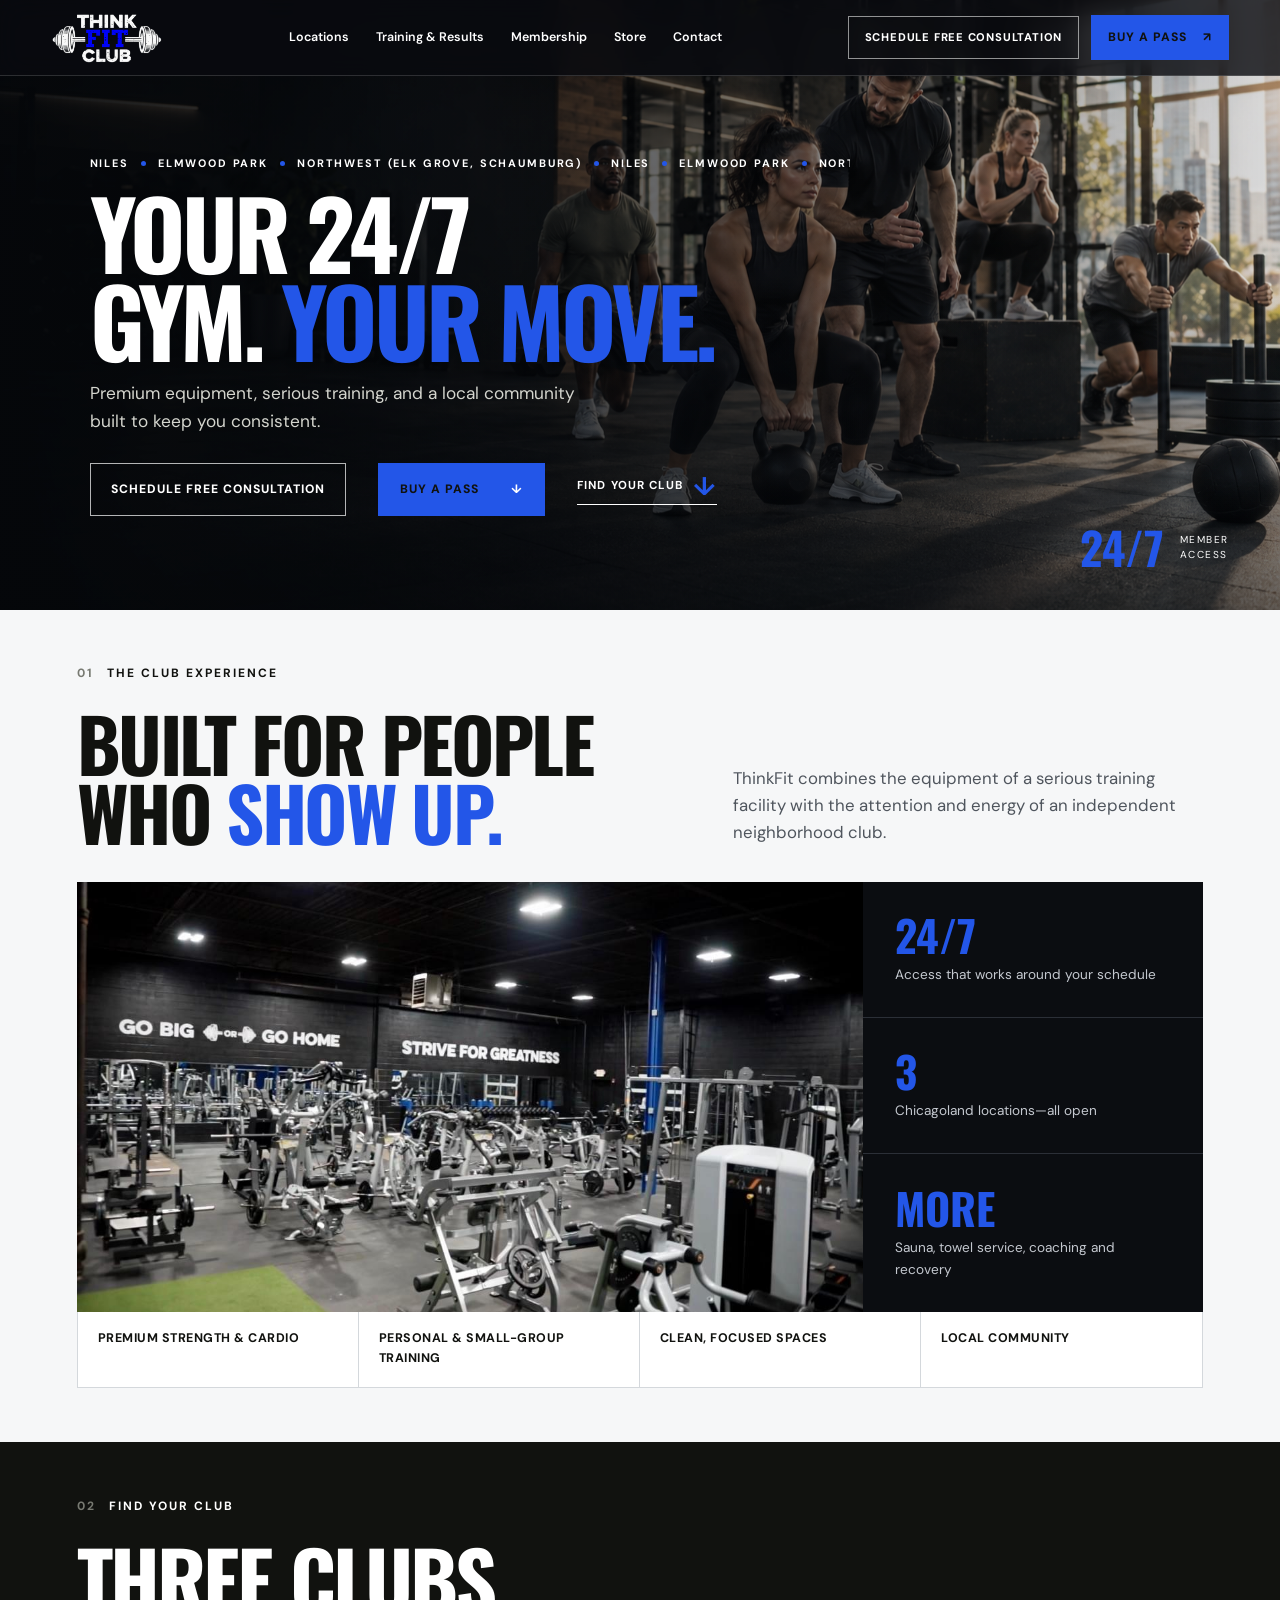
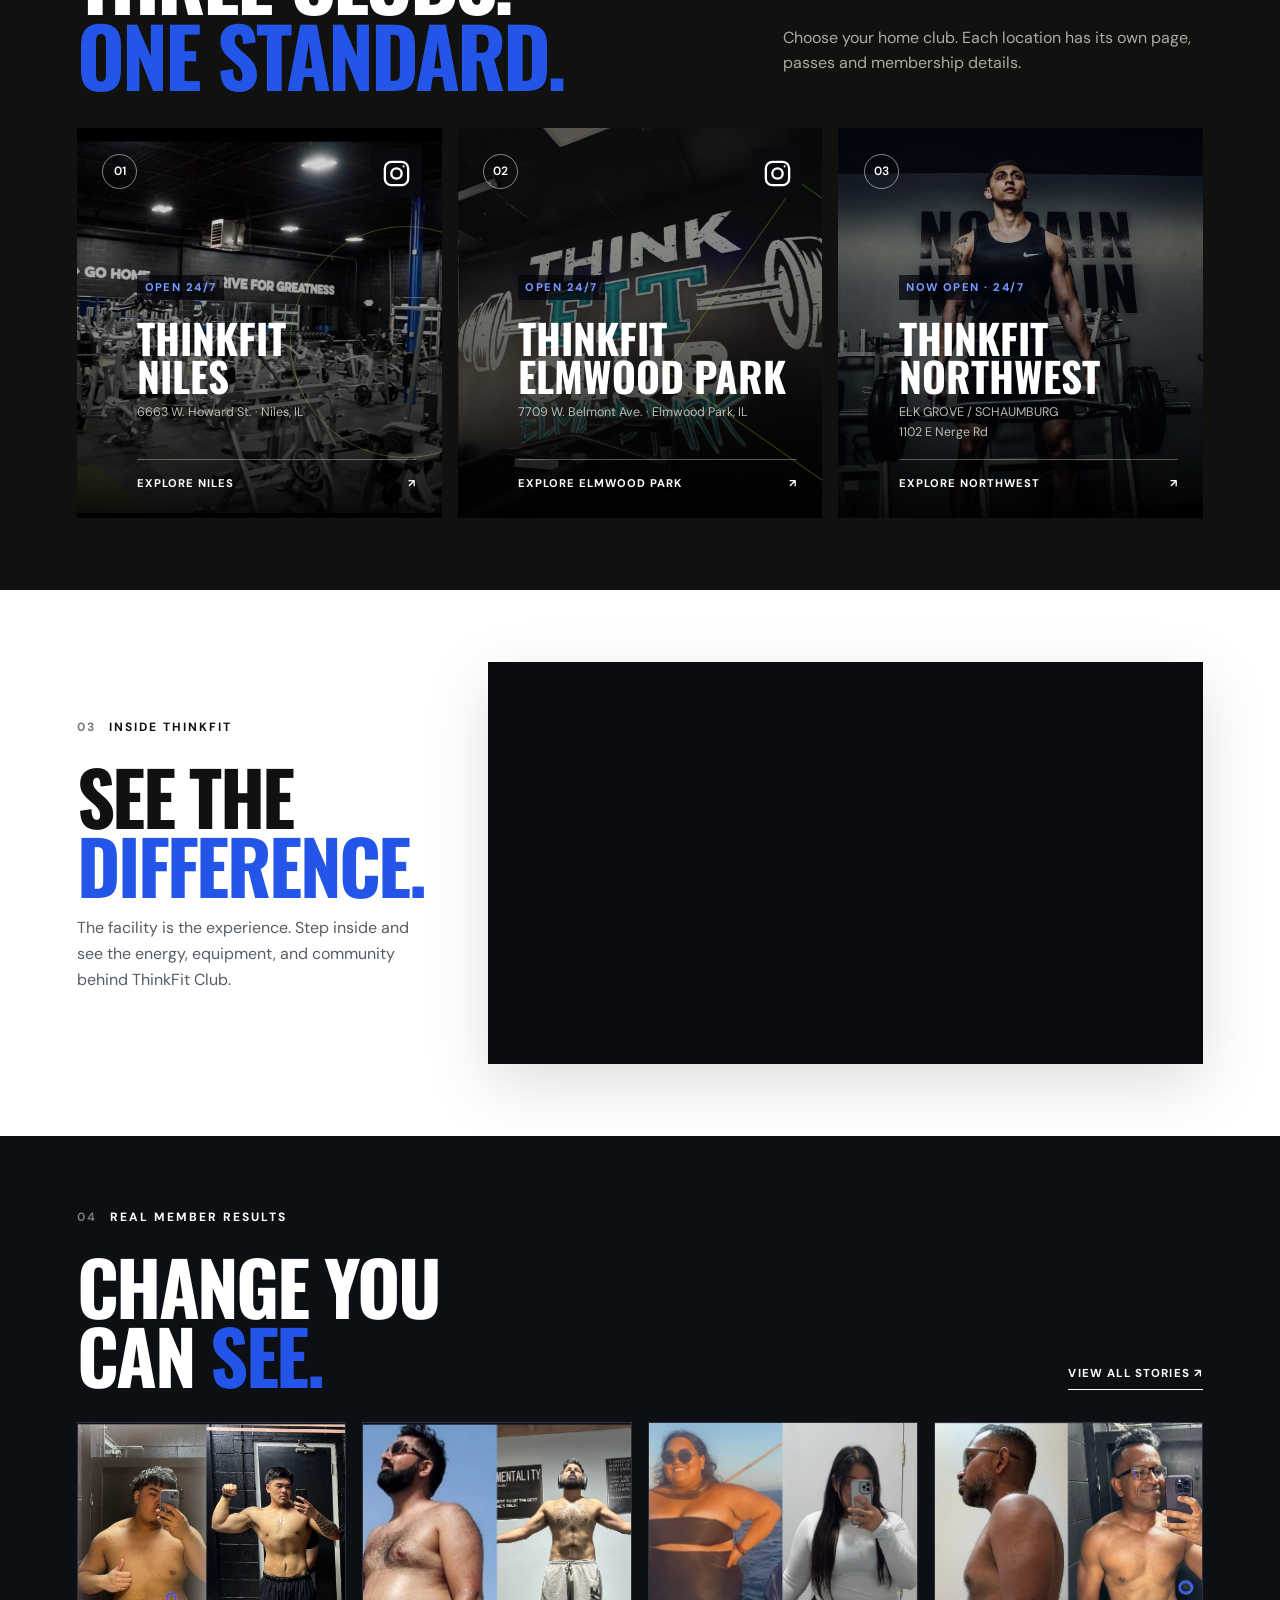
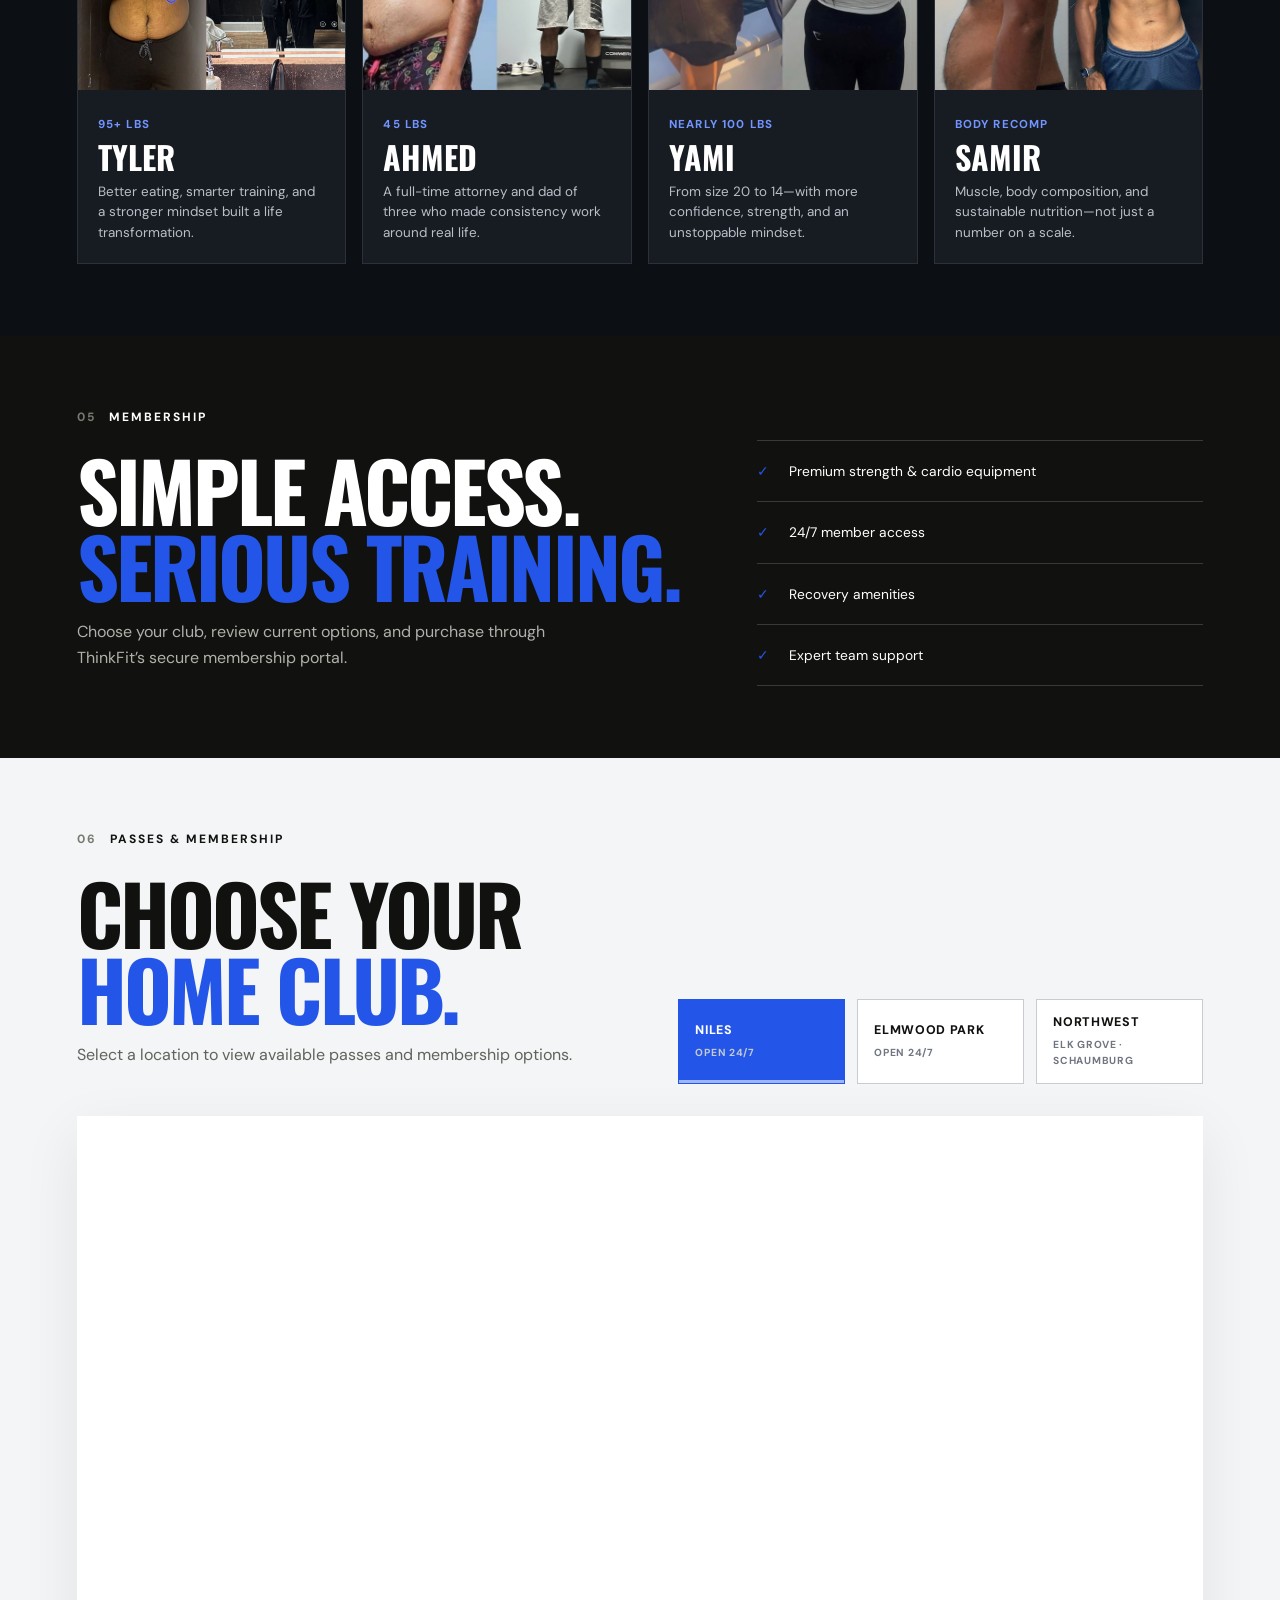
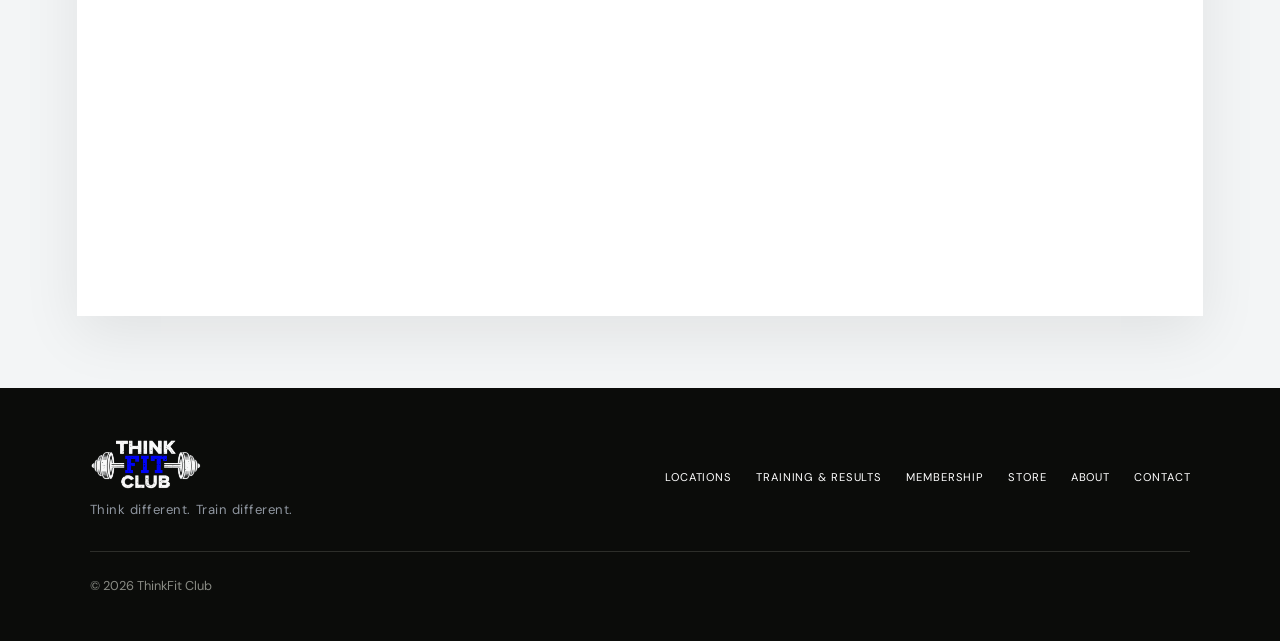
==== commit 8dc36a6f: "Align home club cards and animate desktop marquee" ====
--- a/index.html
+++ b/index.html
@@ -18,7 +18,7 @@
   <main id="main">
     <section class="hero"><img class="hero-image" src="assets/hero/thinkfit-club-hero.png" alt="Members training with a coach inside ThinkFit Club"><div class="hero-overlay"></div><div class="hero-content"><p class="eyebrow"><span></span> THINKFIT — NILES · ELMWOOD PARK · NORTHWEST</p><h1>YOUR 24/7<br>GYM. <em>YOUR MOVE.</em></h1><p class="hero-copy">Premium equipment, serious training, and a local community built to keep you consistent.</p><div class="hero-actions"><a class="button hero-consult" href="contact/#consultation">Schedule Free Consultation</a><a class="button" href="#join">Buy a pass <span aria-hidden="true">↓</span></a><a class="text-link" href="#locations">Find your club <span aria-hidden="true">↓</span></a></div></div><div class="hero-stat"><strong>24/7</strong><span>MEMBER<br>ACCESS</span></div></section>
     <section class="club-value section-pad" id="experience"><div class="value-heading"><div><div class="section-label"><span>01</span> THE CLUB EXPERIENCE</div><h2>BUILT FOR PEOPLE<br>WHO <em>SHOW UP.</em></h2></div><p>ThinkFit combines the equipment of a serious training facility with the attention and energy of an independent neighborhood club.</p></div><div class="value-visual"><img src="assets/locations/current-site/gym-03.jpeg" alt="Premium strength equipment at ThinkFit Club"><div class="value-points"><article><strong>24/7</strong><span>Access that works around your schedule</span></article><article><strong>3</strong><span>Chicagoland locations—two open, one coming soon</span></article><article><strong>MORE</strong><span>Sauna, towel service, coaching and recovery</span></article></div></div><div class="benefit-row"><span>Premium strength &amp; cardio</span><span>Personal &amp; small-group training</span><span>Clean, focused spaces</span><span>Local community</span></div></section>
-<section class="locations section-pad" id="locations"><div class="section-heading"><div><div class="section-label light"><span>02</span> FIND YOUR CLUB</div><h2>THREE CLUBS.<br><em>ONE STANDARD.</em></h2></div><p>Choose your home club. Each location has its own page, passes and membership details.</p></div><div class="location-grid"><a class="location-card niles" href="locations/niles/"><span class="club-number">01</span><div><p>OPEN 24/7</p><h3>THINKFIT NILES</h3><span>6663 W. Howard St. · Niles, IL</span><b>Explore Niles <i>↗</i></b></div></a><a class="location-card elmwood" href="locations/elmwood-park/"><span class="club-number">02</span><div><p>OPEN 24/7</p><h3>THINKFIT<br>ELMWOOD PARK</h3><span>7709 W. Belmont Ave. · Elmwood Park, IL</span><b>Explore Elmwood Park <i>↗</i></b></div></a><a class="location-card northwest upcoming" href="locations/elk-grove-village/"><span class="club-number">03</span><div><p>NOW OPEN · 24/7</p><h3>THINKFIT<br>NORTHWEST</h3><span>ELK GROVE / SCHAUMBURG<br>1102 E Nerge Rd</span><b>Explore Northwest <i>↗</i></b></div></a></div></section>
+<section class="locations section-pad" id="locations"><div class="section-heading"><div><div class="section-label light"><span>02</span> FIND YOUR CLUB</div><h2>THREE CLUBS.<br><em>ONE STANDARD.</em></h2></div><p>Choose your home club. Each location has its own page, passes and membership details.</p></div><div class="location-grid"><a class="location-card niles" href="locations/niles/"><span class="club-number">01</span><div><p>OPEN 24/7</p><h3>THINKFIT<br>NILES</h3><span>6663 W. Howard St. · Niles, IL</span><b>Explore Niles <i>↗</i></b></div></a><a class="location-card elmwood" href="locations/elmwood-park/"><span class="club-number">02</span><div><p>OPEN 24/7</p><h3>THINKFIT<br>ELMWOOD PARK</h3><span>7709 W. Belmont Ave. · Elmwood Park, IL</span><b>Explore Elmwood Park <i>↗</i></b></div></a><a class="location-card northwest upcoming" href="locations/elk-grove-village/"><span class="club-number">03</span><div><p>NOW OPEN · 24/7</p><h3>THINKFIT<br>NORTHWEST</h3><span>ELK GROVE / SCHAUMBURG<br>1102 E Nerge Rd</span><b>Explore Northwest <i>↗</i></b></div></a></div></section>
     <section class="club-film section-pad"><div class="film-copy"><div class="section-label"><span>03</span> INSIDE THINKFIT</div><h2>SEE THE<br><em>DIFFERENCE.</em></h2><p>The facility is the experience. Step inside and see the energy, equipment, and community behind ThinkFit Club.</p></div><div class="video-shell"><iframe src="https://www.youtube-nocookie.com/embed/oqUgqv28ZaQ" title="Inside ThinkFit Club" loading="lazy" allow="accelerometer; autoplay; clipboard-write; encrypted-media; gyroscope; picture-in-picture; web-share" allowfullscreen></iframe></div></section>
     <section class="stories section-pad" id="stories"><div class="story-heading"><div><div class="section-label light"><span>04</span> REAL MEMBER RESULTS</div><h2>CHANGE YOU<br>CAN <em>SEE.</em></h2></div><a class="text-link" href="results/">View all stories ↗</a></div><div class="story-grid"><article class="story-card"><div class="story-photo"><img src="assets/testimonials/tyler.jpg" alt="Tyler before and after his 95-pound transformation" loading="lazy"></div><div><strong>95+ LBS</strong><h3>TYLER</h3><p>Better eating, smarter training, and a stronger mindset built a life transformation.</p></div></article><article class="story-card"><div class="story-photo"><img src="assets/testimonials/ahmed.jpg" alt="Ahmed before and after his 45-pound transformation" loading="lazy"></div><div><strong>45 LBS</strong><h3>AHMED</h3><p>A full-time attorney and dad of three who made consistency work around real life.</p></div></article><article class="story-card"><div class="story-photo"><img src="assets/testimonials/yami.jpg" alt="Yami before and after her nearly 100-pound transformation" loading="lazy"></div><div><strong>NEARLY 100 LBS</strong><h3>YAMI</h3><p>From size 20 to 14—with more confidence, strength, and an unstoppable mindset.</p></div></article><article class="story-card"><div class="story-photo"><img src="assets/testimonials/samir.jpg" alt="Samir before and after his body recomposition" loading="lazy"></div><div><strong>BODY RECOMP</strong><h3>SAMIR</h3><p>Muscle, body composition, and sustainable nutrition—not just a number on a scale.</p></div></article></div></section>
     <section class="membership section-pad" id="membership"><div><div class="section-label light"><span>05</span> MEMBERSHIP</div><h2>SIMPLE ACCESS.<br><em>SERIOUS TRAINING.</em></h2><p>Choose your club, review current options, and purchase through ThinkFit’s secure membership portal.</p></div><ul><li><span>✓</span> Premium strength &amp; cardio equipment</li><li><span>✓</span> 24/7 member access</li><li><span>✓</span> Recovery amenities</li><li><span>✓</span> Expert team support</li></ul></section>
--- a/css/styles.css
+++ b/css/styles.css
@@ -166,8 +166,9 @@
 .home-v2 .location-card{height:390px;padding:1.6rem;background-position:center}
 .home-v2 .location-card:before{background:linear-gradient(0deg,rgba(0,0,0,.92) 0%,rgba(0,0,0,.18) 72%)}
 .home-v2 .location-card:hover:before{opacity:.9}
-.home-v2 .location-card h3{font-size:clamp(2.4rem,3.2vw,3.5rem)}
+.home-v2 .location-card h3{font-size:clamp(2.4rem,3.2vw,3.5rem);min-height:1.86em}
 .home-v2 .location-card div{width:100%}
+.home-v2 .location-card div>span{display:block;min-height:3.2em}
 .home-v2 .location-card div>b{margin-top:1rem;border-top:1px solid rgba(255,255,255,.32);padding-top:.9rem;display:flex;justify-content:space-between;text-transform:uppercase;font-size:.7rem;letter-spacing:.09em}
 .home-v2 .location-card div>b i{font-style:normal}
 .home-v2 .location-card.northwest{background-image:url('../assets/locations/current-site/gym-01.jpeg');background-position:center}
@@ -178,12 +179,11 @@
 .eyebrow-line{width:25px;height:2px;background:var(--lime);flex:0 0 auto}
 .eyebrow-brand{width:auto!important;height:auto!important;background:none!important;flex:0 0 auto}
 .hero-marquee{width:100%!important;max-width:100%;height:auto!important;background:none!important;min-width:0;overflow:hidden;white-space:nowrap;flex:1 1 auto}
-.hero-marquee-track{display:inline-flex;width:auto!important;height:auto!important;background:none!important;white-space:nowrap}
+.hero-marquee-track{display:inline-flex;width:auto!important;height:auto!important;background:none!important;white-space:nowrap;animation:hero-locations-marquee 14s linear infinite}
 .hero-marquee-group{display:inline-flex!important;align-items:center;gap:.75rem;width:auto!important;height:auto!important;background:none!important;padding-right:.75rem}
 .hero-marquee-group>span{width:auto!important;height:auto!important;background:none!important;flex:0 0 auto}
 .hero-marquee-group>i{display:block;width:5px;height:5px;border-radius:50%;background:var(--lime);flex:0 0 auto}
 @keyframes hero-locations-marquee{to{transform:translateX(-50%)}}
-@media(max-width:760px){.hero-marquee-track{animation:hero-locations-marquee 14s linear infinite}}
 @media(prefers-reduced-motion:reduce){.hero-marquee-track{animation:none}}
 @media(max-width:700px){.home-v2 .hero-content{transform:translateY(-14px)}}
 @media(max-width:700px){.join .embed-shell{min-height:1600px}.join .membership-frame{height:1600px}}
